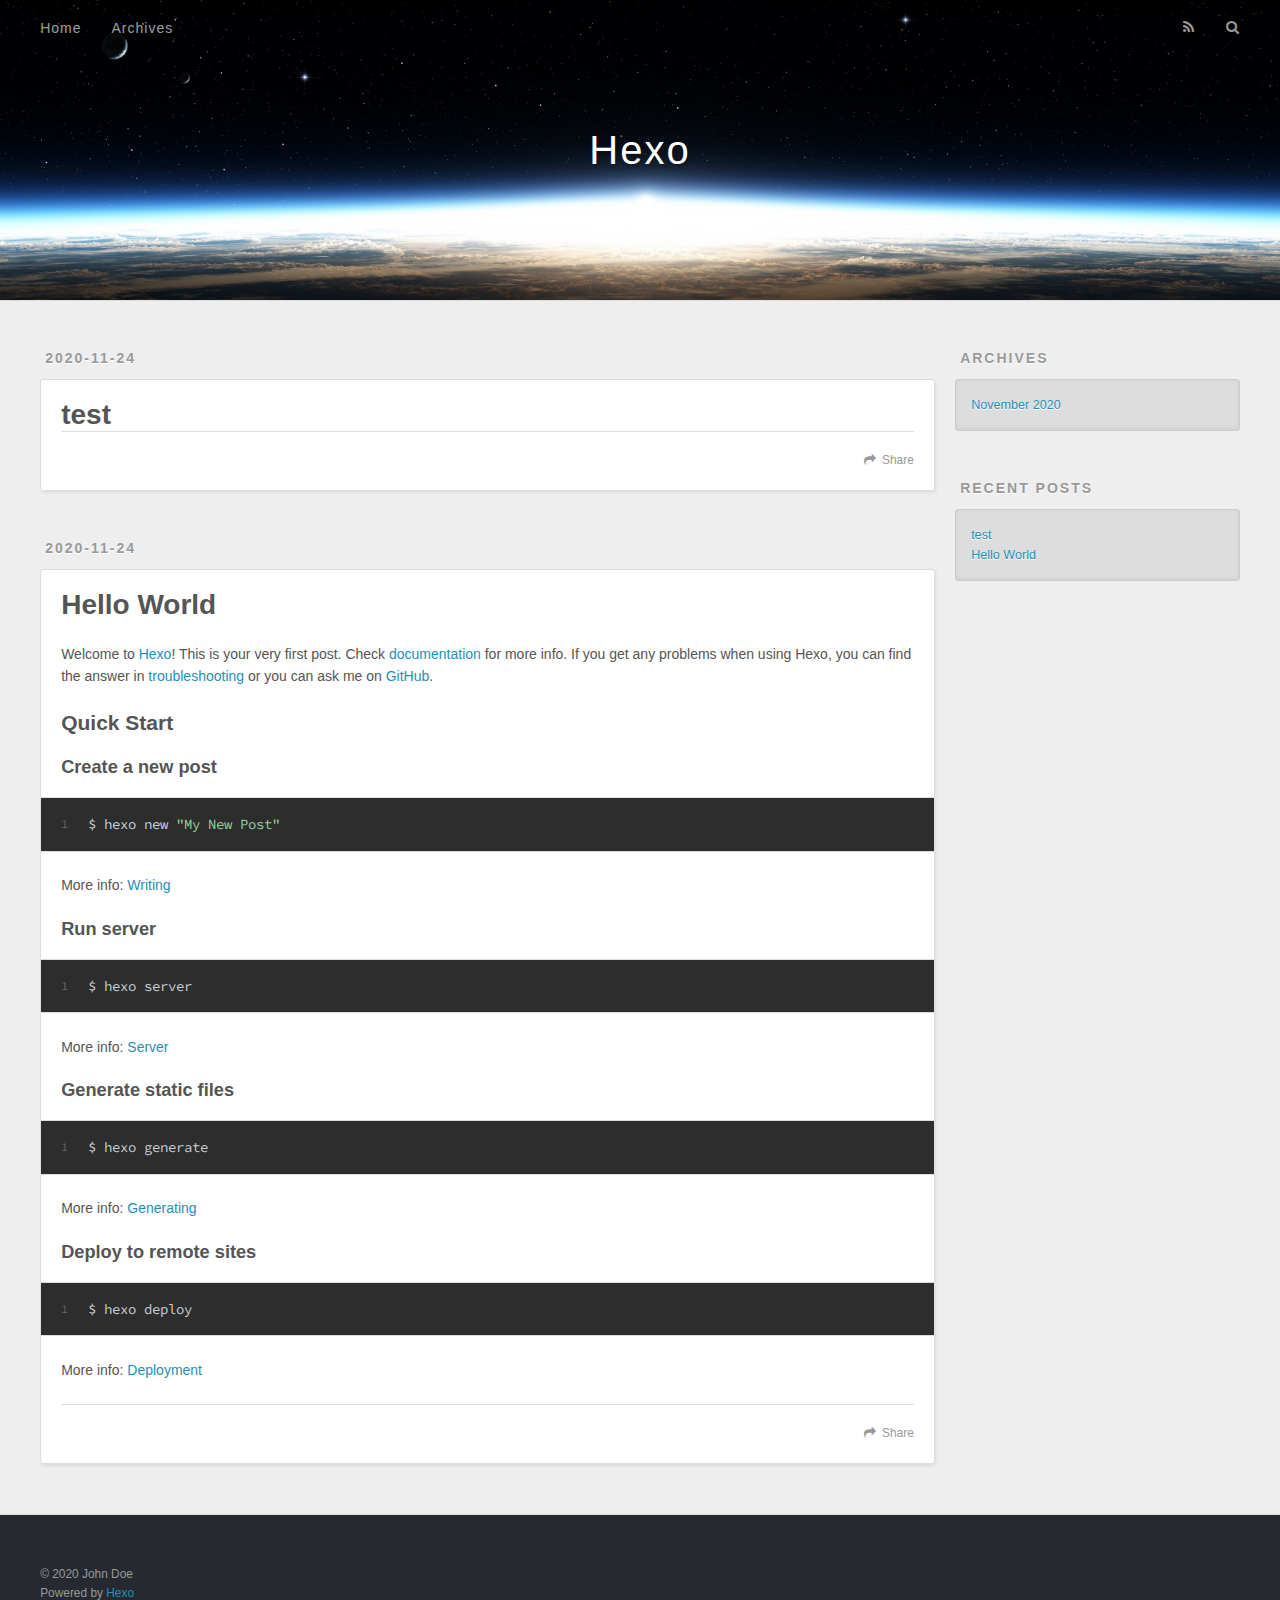
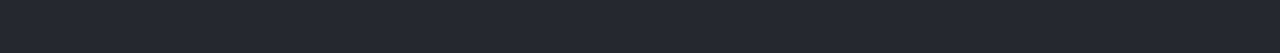
==== index.html @ e22fc5c7 "Site updated: 2020-11-24 23:29:19" ====
<!DOCTYPE html>
<html>
<head>
  <meta charset="utf-8">
  

  
  <title>Hexo</title>
  <meta name="viewport" content="width=device-width, initial-scale=1, maximum-scale=1">
  <meta property="og:type" content="website">
<meta property="og:title" content="Hexo">
<meta property="og:url" content="http://example.com/index.html">
<meta property="og:site_name" content="Hexo">
<meta property="og:locale" content="en_US">
<meta property="article:author" content="John Doe">
<meta name="twitter:card" content="summary">
  
    <link rel="alternate" href="/atom.xml" title="Hexo" type="application/atom+xml">
  
  
    <link rel="icon" href="/favicon.png">
  
  
    <link href="//fonts.googleapis.com/css?family=Source+Code+Pro" rel="stylesheet" type="text/css">
  
  
<link rel="stylesheet" href="/css/style.css">

<meta name="generator" content="Hexo 5.2.0"></head>

<body>
  <div id="container">
    <div id="wrap">
      <header id="header">
  <div id="banner"></div>
  <div id="header-outer" class="outer">
    <div id="header-title" class="inner">
      <h1 id="logo-wrap">
        <a href="/" id="logo">Hexo</a>
      </h1>
      
    </div>
    <div id="header-inner" class="inner">
      <nav id="main-nav">
        <a id="main-nav-toggle" class="nav-icon"></a>
        
          <a class="main-nav-link" href="/">Home</a>
        
          <a class="main-nav-link" href="/archives">Archives</a>
        
      </nav>
      <nav id="sub-nav">
        
          <a id="nav-rss-link" class="nav-icon" href="/atom.xml" title="RSS Feed"></a>
        
        <a id="nav-search-btn" class="nav-icon" title="Search"></a>
      </nav>
      <div id="search-form-wrap">
        <form action="//google.com/search" method="get" accept-charset="UTF-8" class="search-form"><input type="search" name="q" class="search-form-input" placeholder="Search"><button type="submit" class="search-form-submit">&#xF002;</button><input type="hidden" name="sitesearch" value="http://example.com"></form>
      </div>
    </div>
  </div>
</header>
      <div class="outer">
        <section id="main">
  
    <article id="post-test" class="article article-type-post" itemscope itemprop="blogPost">
  <div class="article-meta">
    <a href="/2020/11/24/test/" class="article-date">
  <time datetime="2020-11-24T15:29:04.000Z" itemprop="datePublished">2020-11-24</time>
</a>
    
  </div>
  <div class="article-inner">
    
    
      <header class="article-header">
        
  
    <h1 itemprop="name">
      <a class="article-title" href="/2020/11/24/test/">test</a>
    </h1>
  

      </header>
    
    <div class="article-entry" itemprop="articleBody">
      
        
      
    </div>
    <footer class="article-footer">
      <a data-url="http://example.com/2020/11/24/test/" data-id="ckhw4wwkh0001bwjxhsnkdmuj" class="article-share-link">Share</a>
      
      
    </footer>
  </div>
  
</article>


  
    <article id="post-hello-world" class="article article-type-post" itemscope itemprop="blogPost">
  <div class="article-meta">
    <a href="/2020/11/24/hello-world/" class="article-date">
  <time datetime="2020-11-24T15:13:53.038Z" itemprop="datePublished">2020-11-24</time>
</a>
    
  </div>
  <div class="article-inner">
    
    
      <header class="article-header">
        
  
    <h1 itemprop="name">
      <a class="article-title" href="/2020/11/24/hello-world/">Hello World</a>
    </h1>
  

      </header>
    
    <div class="article-entry" itemprop="articleBody">
      
        <p>Welcome to <a target="_blank" rel="noopener" href="https://hexo.io/">Hexo</a>! This is your very first post. Check <a target="_blank" rel="noopener" href="https://hexo.io/docs/">documentation</a> for more info. If you get any problems when using Hexo, you can find the answer in <a target="_blank" rel="noopener" href="https://hexo.io/docs/troubleshooting.html">troubleshooting</a> or you can ask me on <a target="_blank" rel="noopener" href="https://github.com/hexojs/hexo/issues">GitHub</a>.</p>
<h2 id="Quick-Start"><a href="#Quick-Start" class="headerlink" title="Quick Start"></a>Quick Start</h2><h3 id="Create-a-new-post"><a href="#Create-a-new-post" class="headerlink" title="Create a new post"></a>Create a new post</h3><figure class="highlight bash"><table><tr><td class="gutter"><pre><span class="line">1</span><br></pre></td><td class="code"><pre><span class="line">$ hexo new <span class="string">&quot;My New Post&quot;</span></span><br></pre></td></tr></table></figure>

<p>More info: <a target="_blank" rel="noopener" href="https://hexo.io/docs/writing.html">Writing</a></p>
<h3 id="Run-server"><a href="#Run-server" class="headerlink" title="Run server"></a>Run server</h3><figure class="highlight bash"><table><tr><td class="gutter"><pre><span class="line">1</span><br></pre></td><td class="code"><pre><span class="line">$ hexo server</span><br></pre></td></tr></table></figure>

<p>More info: <a target="_blank" rel="noopener" href="https://hexo.io/docs/server.html">Server</a></p>
<h3 id="Generate-static-files"><a href="#Generate-static-files" class="headerlink" title="Generate static files"></a>Generate static files</h3><figure class="highlight bash"><table><tr><td class="gutter"><pre><span class="line">1</span><br></pre></td><td class="code"><pre><span class="line">$ hexo generate</span><br></pre></td></tr></table></figure>

<p>More info: <a target="_blank" rel="noopener" href="https://hexo.io/docs/generating.html">Generating</a></p>
<h3 id="Deploy-to-remote-sites"><a href="#Deploy-to-remote-sites" class="headerlink" title="Deploy to remote sites"></a>Deploy to remote sites</h3><figure class="highlight bash"><table><tr><td class="gutter"><pre><span class="line">1</span><br></pre></td><td class="code"><pre><span class="line">$ hexo deploy</span><br></pre></td></tr></table></figure>

<p>More info: <a target="_blank" rel="noopener" href="https://hexo.io/docs/one-command-deployment.html">Deployment</a></p>

      
    </div>
    <footer class="article-footer">
      <a data-url="http://example.com/2020/11/24/hello-world/" data-id="ckhw4wwkc0000bwjxcbhtbkfd" class="article-share-link">Share</a>
      
      
    </footer>
  </div>
  
</article>


  


</section>
        
          <aside id="sidebar">
  
    

  
    

  
    
  
    
  <div class="widget-wrap">
    <h3 class="widget-title">Archives</h3>
    <div class="widget">
      <ul class="archive-list"><li class="archive-list-item"><a class="archive-list-link" href="/archives/2020/11/">November 2020</a></li></ul>
    </div>
  </div>


  
    
  <div class="widget-wrap">
    <h3 class="widget-title">Recent Posts</h3>
    <div class="widget">
      <ul>
        
          <li>
            <a href="/2020/11/24/test/">test</a>
          </li>
        
          <li>
            <a href="/2020/11/24/hello-world/">Hello World</a>
          </li>
        
      </ul>
    </div>
  </div>

  
</aside>
        
      </div>
      <footer id="footer">
  
  <div class="outer">
    <div id="footer-info" class="inner">
      &copy; 2020 John Doe<br>
      Powered by <a href="http://hexo.io/" target="_blank">Hexo</a>
    </div>
  </div>
</footer>
    </div>
    <nav id="mobile-nav">
  
    <a href="/" class="mobile-nav-link">Home</a>
  
    <a href="/archives" class="mobile-nav-link">Archives</a>
  
</nav>
    

<script src="//ajax.googleapis.com/ajax/libs/jquery/2.0.3/jquery.min.js"></script>


  
<link rel="stylesheet" href="/fancybox/jquery.fancybox.css">

  
<script src="/fancybox/jquery.fancybox.pack.js"></script>




<script src="/js/script.js"></script>




  </div>
</body>
</html>
---- css/style.css ----
body {
  width: 100%;
}
body:before,
body:after {
  content: "";
  display: table;
}
body:after {
  clear: both;
}
html,
body,
div,
span,
applet,
object,
iframe,
h1,
h2,
h3,
h4,
h5,
h6,
p,
blockquote,
pre,
a,
abbr,
acronym,
address,
big,
cite,
code,
del,
dfn,
em,
img,
ins,
kbd,
q,
s,
samp,
small,
strike,
strong,
sub,
sup,
tt,
var,
dl,
dt,
dd,
ol,
ul,
li,
fieldset,
form,
label,
legend,
table,
caption,
tbody,
tfoot,
thead,
tr,
th,
td {
  margin: 0;
  padding: 0;
  border: 0;
  outline: 0;
  font-weight: inherit;
  font-style: inherit;
  font-family: inherit;
  font-size: 100%;
  vertical-align: baseline;
}
body {
  line-height: 1;
  color: #000;
  background: #fff;
}
ol,
ul {
  list-style: none;
}
table {
  border-collapse: separate;
  border-spacing: 0;
  vertical-align: middle;
}
caption,
th,
td {
  text-align: left;
  font-weight: normal;
  vertical-align: middle;
}
a img {
  border: none;
}
input,
button {
  margin: 0;
  padding: 0;
}
input::-moz-focus-inner,
button::-moz-focus-inner {
  border: 0;
  padding: 0;
}
@font-face {
  font-family: FontAwesome;
  font-style: normal;
  font-weight: normal;
  src: url("fonts/fontawesome-webfont.eot?v=#4.0.3");
  src: url("fonts/fontawesome-webfont.eot?#iefix&v=#4.0.3") format("embedded-opentype"), url("fonts/fontawesome-webfont.woff?v=#4.0.3") format("woff"), url("fonts/fontawesome-webfont.ttf?v=#4.0.3") format("truetype"), url("fonts/fontawesome-webfont.svg#fontawesomeregular?v=#4.0.3") format("svg");
}
html,
body,
#container {
  height: 100%;
}
body {
  background: #eee;
  font: 14px -apple-system, BlinkMacSystemFont, "Segoe UI", "Roboto", "Oxygen", "Ubuntu", "Cantarell", "Fira Sans", "Droid Sans", "Helvetica Neue", sans-serif;
  -webkit-text-size-adjust: 100%;
}
.outer {
  max-width: 1220px;
  margin: 0 auto;
  padding: 0 20px;
}
.outer:before,
.outer:after {
  content: "";
  display: table;
}
.outer:after {
  clear: both;
}
.inner {
  display: inline;
  float: left;
  width: 98.33333333333333%;
  margin: 0 0.833333333333333%;
}
.left,
.alignleft {
  float: left;
}
.right,
.alignright {
  float: right;
}
.clear {
  clear: both;
}
#container {
  position: relative;
}
.mobile-nav-on {
  overflow: hidden;
}
#wrap {
  height: 100%;
  width: 100%;
  position: absolute;
  top: 0;
  left: 0;
  -webkit-transition: 0.2s ease-out;
  -moz-transition: 0.2s ease-out;
  -ms-transition: 0.2s ease-out;
  transition: 0.2s ease-out;
  z-index: 1;
  background: #eee;
}
.mobile-nav-on #wrap {
  left: 280px;
}
@media screen and (min-width: 768px) {
  #main {
    display: inline;
    float: left;
    width: 73.33333333333333%;
    margin: 0 0.833333333333333%;
  }
}
.article-date,
.article-category-link,
.archive-year,
.widget-title {
  text-decoration: none;
  text-transform: uppercase;
  letter-spacing: 2px;
  color: #999;
  margin-bottom: 1em;
  margin-left: 5px;
  line-height: 1em;
  text-shadow: 0 1px #fff;
  font-weight: bold;
}
.article-inner,
.archive-article-inner {
  background: #fff;
  -webkit-box-shadow: 1px 2px 3px #ddd;
  box-shadow: 1px 2px 3px #ddd;
  border: 1px solid #ddd;
  border-radius: 3px;
}
.article-entry h1,
.widget h1 {
  font-size: 2em;
}
.article-entry h2,
.widget h2 {
  font-size: 1.5em;
}
.article-entry h3,
.widget h3 {
  font-size: 1.3em;
}
.article-entry h4,
.widget h4 {
  font-size: 1.2em;
}
.article-entry h5,
.widget h5 {
  font-size: 1em;
}
.article-entry h6,
.widget h6 {
  font-size: 1em;
  color: #999;
}
.article-entry hr,
.widget hr {
  border: 1px dashed #ddd;
}
.article-entry strong,
.widget strong {
  font-weight: bold;
}
.article-entry em,
.widget em,
.article-entry cite,
.widget cite {
  font-style: italic;
}
.article-entry sup,
.widget sup,
.article-entry sub,
.widget sub {
  font-size: 0.75em;
  line-height: 0;
  position: relative;
  vertical-align: baseline;
}
.article-entry sup,
.widget sup {
  top: -0.5em;
}
.article-entry sub,
.widget sub {
  bottom: -0.2em;
}
.article-entry small,
.widget small {
  font-size: 0.85em;
}
.article-entry acronym,
.widget acronym,
.article-entry abbr,
.widget abbr {
  border-bottom: 1px dotted;
}
.article-entry ul,
.widget ul,
.article-entry ol,
.widget ol,
.article-entry dl,
.widget dl {
  margin: 0 20px;
  line-height: 1.6em;
}
.article-entry ul ul,
.widget ul ul,
.article-entry ol ul,
.widget ol ul,
.article-entry ul ol,
.widget ul ol,
.article-entry ol ol,
.widget ol ol {
  margin-top: 0;
  margin-bottom: 0;
}
.article-entry ul,
.widget ul {
  list-style: disc;
}
.article-entry ol,
.widget ol {
  list-style: decimal;
}
.article-entry dt,
.widget dt {
  font-weight: bold;
}
#header {
  height: 300px;
  position: relative;
  border-bottom: 1px solid #ddd;
}
#header:before,
#header:after {
  content: "";
  position: absolute;
  left: 0;
  right: 0;
  height: 40px;
}
#header:before {
  top: 0;
  background: -webkit-linear-gradient(rgba(0,0,0,0.2), transparent);
  background: -moz-linear-gradient(rgba(0,0,0,0.2), transparent);
  background: -ms-linear-gradient(rgba(0,0,0,0.2), transparent);
  background: linear-gradient(rgba(0,0,0,0.2), transparent);
}
#header:after {
  bottom: 0;
  background: -webkit-linear-gradient(transparent, rgba(0,0,0,0.2));
  background: -moz-linear-gradient(transparent, rgba(0,0,0,0.2));
  background: -ms-linear-gradient(transparent, rgba(0,0,0,0.2));
  background: linear-gradient(transparent, rgba(0,0,0,0.2));
}
#header-outer {
  height: 100%;
  position: relative;
}
#header-inner {
  position: relative;
  overflow: hidden;
}
#banner {
  position: absolute;
  top: 0;
  left: 0;
  width: 100%;
  height: 100%;
  background: url("images/banner.jpg") center #000;
  -webkit-background-size: cover;
  -moz-background-size: cover;
  background-size: cover;
  z-index: -1;
}
#header-title {
  text-align: center;
  height: 40px;
  position: absolute;
  top: 50%;
  left: 0;
  margin-top: -20px;
}
#logo,
#subtitle {
  text-decoration: none;
  color: #fff;
  font-weight: 300;
  text-shadow: 0 1px 4px rgba(0,0,0,0.3);
}
#logo {
  font-size: 40px;
  line-height: 40px;
  letter-spacing: 2px;
}
#subtitle {
  font-size: 16px;
  line-height: 16px;
  letter-spacing: 1px;
}
#subtitle-wrap {
  margin-top: 16px;
}
#main-nav {
  float: left;
  margin-left: -15px;
}
.nav-icon,
.main-nav-link {
  float: left;
  color: #fff;
  opacity: 0.6;
  text-decoration: none;
  text-shadow: 0 1px rgba(0,0,0,0.2);
  -webkit-transition: opacity 0.2s;
  -moz-transition: opacity 0.2s;
  -ms-transition: opacity 0.2s;
  transition: opacity 0.2s;
  display: block;
  padding: 20px 15px;
}
.nav-icon:hover,
.main-nav-link:hover {
  opacity: 1;
}
.nav-icon {
  font-family: FontAwesome;
  text-align: center;
  font-size: 14px;
  width: 14px;
  height: 14px;
  padding: 20px 15px;
  position: relative;
  cursor: pointer;
}
.main-nav-link {
  font-weight: 300;
  letter-spacing: 1px;
}
@media screen and (max-width: 479px) {
  .main-nav-link {
    display: none;
  }
}
#main-nav-toggle {
  display: none;
}
#main-nav-toggle:before {
  content: "\f0c9";
}
@media screen and (max-width: 479px) {
  #main-nav-toggle {
    display: block;
  }
}
#sub-nav {
  float: right;
  margin-right: -15px;
}
#nav-rss-link:before {
  content: "\f09e";
}
#nav-search-btn:before {
  content: "\f002";
}
#search-form-wrap {
  position: absolute;
  top: 15px;
  width: 150px;
  height: 30px;
  right: -150px;
  opacity: 0;
  -webkit-transition: 0.2s ease-out;
  -moz-transition: 0.2s ease-out;
  -ms-transition: 0.2s ease-out;
  transition: 0.2s ease-out;
}
#search-form-wrap.on {
  opacity: 1;
  right: 0;
}
@media screen and (max-width: 479px) {
  #search-form-wrap {
    width: 100%;
    right: -100%;
  }
}
.search-form {
  position: absolute;
  top: 0;
  left: 0;
  right: 0;
  background: #fff;
  padding: 5px 15px;
  border-radius: 15px;
  -webkit-box-shadow: 0 0 10px rgba(0,0,0,0.3);
  box-shadow: 0 0 10px rgba(0,0,0,0.3);
}
.search-form-input {
  border: none;
  background: none;
  color: #555;
  width: 100%;
  font: 13px -apple-system, BlinkMacSystemFont, "Segoe UI", "Roboto", "Oxygen", "Ubuntu", "Cantarell", "Fira Sans", "Droid Sans", "Helvetica Neue", sans-serif;
  outline: none;
}
.search-form-input::-webkit-search-results-decoration,
.search-form-input::-webkit-search-cancel-button {
  -webkit-appearance: none;
}
.search-form-submit {
  position: absolute;
  top: 50%;
  right: 10px;
  margin-top: -7px;
  font: 13px FontAwesome;
  border: none;
  background: none;
  color: #bbb;
  cursor: pointer;
}
.search-form-submit:hover,
.search-form-submit:focus {
  color: #777;
}
.article {
  margin: 50px 0;
}
.article-inner {
  overflow: hidden;
}
.article-meta:before,
.article-meta:after {
  content: "";
  display: table;
}
.article-meta:after {
  clear: both;
}
.article-date {
  float: left;
}
.article-category {
  float: left;
  line-height: 1em;
  color: #ccc;
  text-shadow: 0 1px #fff;
  margin-left: 8px;
}
.article-category:before {
  content: "\2022";
}
.article-category-link {
  margin: 0 12px 1em;
}
.article-header {
  padding: 20px 20px 0;
}
.article-title {
  text-decoration: none;
  font-size: 2em;
  font-weight: bold;
  color: #555;
  line-height: 1.1em;
  -webkit-transition: color 0.2s;
  -moz-transition: color 0.2s;
  -ms-transition: color 0.2s;
  transition: color 0.2s;
}
a.article-title:hover {
  color: #258fb8;
}
.article-entry {
  color: #555;
  padding: 0 20px;
}
.article-entry:before,
.article-entry:after {
  content: "";
  display: table;
}
.article-entry:after {
  clear: both;
}
.article-entry p,
.article-entry table {
  line-height: 1.6em;
  margin: 1.6em 0;
}
.article-entry h1,
.article-entry h2,
.article-entry h3,
.article-entry h4,
.article-entry h5,
.article-entry h6 {
  font-weight: bold;
}
.article-entry h1,
.article-entry h2,
.article-entry h3,
.article-entry h4,
.article-entry h5,
.article-entry h6 {
  line-height: 1.1em;
  margin: 1.1em 0;
}
.article-entry a {
  color: #258fb8;
  text-decoration: none;
}
.article-entry a:hover {
  text-decoration: underline;
}
.article-entry ul,
.article-entry ol,
.article-entry dl {
  margin-top: 1.6em;
  margin-bottom: 1.6em;
}
.article-entry img,
.article-entry video {
  max-width: 100%;
  height: auto;
  display: block;
  margin: auto;
}
.article-entry iframe {
  border: none;
}
.article-entry table {
  width: 100%;
  border-collapse: collapse;
  border-spacing: 0;
}
.article-entry th {
  font-weight: bold;
  border-bottom: 3px solid #ddd;
  padding-bottom: 0.5em;
}
.article-entry td {
  border-bottom: 1px solid #ddd;
  padding: 10px 0;
}
.article-entry blockquote {
  font-family: Georgia, "Times New Roman", serif;
  font-size: 1.4em;
  margin: 1.6em 20px;
  text-align: center;
}
.article-entry blockquote footer {
  font-size: 14px;
  margin: 1.6em 0;
  font-family: -apple-system, BlinkMacSystemFont, "Segoe UI", "Roboto", "Oxygen", "Ubuntu", "Cantarell", "Fira Sans", "Droid Sans", "Helvetica Neue", sans-serif;
}
.article-entry blockquote footer cite:before {
  content: "—";
  padding: 0 0.5em;
}
.article-entry .pullquote {
  text-align: left;
  width: 45%;
  margin: 0;
}
.article-entry .pullquote.left {
  margin-left: 0.5em;
  margin-right: 1em;
}
.article-entry .pullquote.right {
  margin-right: 0.5em;
  margin-left: 1em;
}
.article-entry .caption {
  color: #999;
  display: block;
  font-size: 0.9em;
  margin-top: 0.5em;
  position: relative;
  text-align: center;
}
.article-entry .video-container {
  position: relative;
  padding-top: 56.25%;
  height: 0;
  overflow: hidden;
}
.article-entry .video-container iframe,
.article-entry .video-container object,
.article-entry .video-container embed {
  position: absolute;
  top: 0;
  left: 0;
  width: 100%;
  height: 100%;
  margin-top: 0;
}
.article-more-link a {
  display: inline-block;
  line-height: 1em;
  padding: 6px 15px;
  border-radius: 15px;
  background: #eee;
  color: #999;
  text-shadow: 0 1px #fff;
  text-decoration: none;
}
.article-more-link a:hover {
  background: #258fb8;
  color: #fff;
  text-decoration: none;
  text-shadow: 0 1px #1e7293;
}
.article-footer {
  font-size: 0.85em;
  line-height: 1.6em;
  border-top: 1px solid #ddd;
  padding-top: 1.6em;
  margin: 0 20px 20px;
}
.article-footer:before,
.article-footer:after {
  content: "";
  display: table;
}
.article-footer:after {
  clear: both;
}
.article-footer a {
  color: #999;
  text-decoration: none;
}
.article-footer a:hover {
  color: #555;
}
.article-tag-list-item {
  float: left;
  margin-right: 10px;
}
.article-tag-list-link:before {
  content: "#";
}
.article-comment-link {
  float: right;
}
.article-comment-link:before {
  content: "\f075";
  font-family: FontAwesome;
  padding-right: 8px;
}
.article-share-link {
  cursor: pointer;
  float: right;
  margin-left: 20px;
}
.article-share-link:before {
  content: "\f064";
  font-family: FontAwesome;
  padding-right: 6px;
}
#article-nav {
  position: relative;
}
#article-nav:before,
#article-nav:after {
  content: "";
  display: table;
}
#article-nav:after {
  clear: both;
}
@media screen and (min-width: 768px) {
  #article-nav {
    margin: 50px 0;
  }
  #article-nav:before {
    width: 8px;
    height: 8px;
    position: absolute;
    top: 50%;
    left: 50%;
    margin-top: -4px;
    margin-left: -4px;
    content: "";
    border-radius: 50%;
    background: #ddd;
    -webkit-box-shadow: 0 1px 2px #fff;
    box-shadow: 0 1px 2px #fff;
  }
}
.article-nav-link-wrap {
  text-decoration: none;
  text-shadow: 0 1px #fff;
  color: #999;
  -webkit-box-sizing: border-box;
  -moz-box-sizing: border-box;
  box-sizing: border-box;
  margin-top: 50px;
  text-align: center;
  display: block;
}
.article-nav-link-wrap:hover {
  color: #555;
}
@media screen and (min-width: 768px) {
  .article-nav-link-wrap {
    width: 50%;
    margin-top: 0;
  }
}
@media screen and (min-width: 768px) {
  #article-nav-newer {
    float: left;
    text-align: right;
    padding-right: 20px;
  }
}
@media screen and (min-width: 768px) {
  #article-nav-older {
    float: right;
    text-align: left;
    padding-left: 20px;
  }
}
.article-nav-caption {
  text-transform: uppercase;
  letter-spacing: 2px;
  color: #ddd;
  line-height: 1em;
  font-weight: bold;
}
#article-nav-newer .article-nav-caption {
  margin-right: -2px;
}
.article-nav-title {
  font-size: 0.85em;
  line-height: 1.6em;
  margin-top: 0.5em;
}
.article-share-box {
  position: absolute;
  display: none;
  background: #fff;
  -webkit-box-shadow: 1px 2px 10px rgba(0,0,0,0.2);
  box-shadow: 1px 2px 10px rgba(0,0,0,0.2);
  border-radius: 3px;
  margin-left: -145px;
  overflow: hidden;
  z-index: 1;
}
.article-share-box.on {
  display: block;
}
.article-share-input {
  width: 100%;
  background: none;
  -webkit-box-sizing: border-box;
  -moz-box-sizing: border-box;
  box-sizing: border-box;
  font: 14px -apple-system, BlinkMacSystemFont, "Segoe UI", "Roboto", "Oxygen", "Ubuntu", "Cantarell", "Fira Sans", "Droid Sans", "Helvetica Neue", sans-serif;
  padding: 0 15px;
  color: #555;
  outline: none;
  border: 1px solid #ddd;
  border-radius: 3px 3px 0 0;
  height: 36px;
  line-height: 36px;
}
.article-share-links {
  background: #eee;
}
.article-share-links:before,
.article-share-links:after {
  content: "";
  display: table;
}
.article-share-links:after {
  clear: both;
}
.article-share-twitter,
.article-share-facebook,
.article-share-pinterest,
.article-share-google {
  width: 50px;
  height: 36px;
  display: block;
  float: left;
  position: relative;
  color: #999;
  text-shadow: 0 1px #fff;
}
.article-share-twitter:before,
.article-share-facebook:before,
.article-share-pinterest:before,
.article-share-google:before {
  font-size: 20px;
  font-family: FontAwesome;
  width: 20px;
  height: 20px;
  position: absolute;
  top: 50%;
  left: 50%;
  margin-top: -10px;
  margin-left: -10px;
  text-align: center;
}
.article-share-twitter:hover,
.article-share-facebook:hover,
.article-share-pinterest:hover,
.article-share-google:hover {
  color: #fff;
}
.article-share-twitter:before {
  content: "\f099";
}
.article-share-twitter:hover {
  background: #00aced;
  text-shadow: 0 1px #008abe;
}
.article-share-facebook:before {
  content: "\f09a";
}
.article-share-facebook:hover {
  background: #3b5998;
  text-shadow: 0 1px #2f477a;
}
.article-share-pinterest:before {
  content: "\f0d2";
}
.article-share-pinterest:hover {
  background: #cb2027;
  text-shadow: 0 1px #a21a1f;
}
.article-share-google:before {
  content: "\f0d5";
}
.article-share-google:hover {
  background: #dd4b39;
  text-shadow: 0 1px #be3221;
}
.article-gallery {
  background: #000;
  position: relative;
}
.article-gallery-photos {
  position: relative;
  overflow: hidden;
}
.article-gallery-img {
  display: none;
  max-width: 100%;
}
.article-gallery-img:first-child {
  display: block;
}
.article-gallery-img.loaded {
  position: absolute;
  display: block;
}
.article-gallery-img img {
  display: block;
  max-width: 100%;
  margin: 0 auto;
}
#comments {
  background: #fff;
  -webkit-box-shadow: 1px 2px 3px #ddd;
  box-shadow: 1px 2px 3px #ddd;
  padding: 20px;
  border: 1px solid #ddd;
  border-radius: 3px;
  margin: 50px 0;
}
#comments a {
  color: #258fb8;
}
.archives-wrap {
  margin: 50px 0;
}
.archives:before,
.archives:after {
  content: "";
  display: table;
}
.archives:after {
  clear: both;
}
.archive-year-wrap {
  margin-bottom: 1em;
}
.archives {
  -webkit-column-gap: 10px;
  -moz-column-gap: 10px;
  column-gap: 10px;
}
@media screen and (min-width: 480px) and (max-width: 767px) {
  .archives {
    -webkit-column-count: 2;
    -moz-column-count: 2;
    column-count: 2;
  }
}
@media screen and (min-width: 768px) {
  .archives {
    -webkit-column-count: 3;
    -moz-column-count: 3;
    column-count: 3;
  }
}
.archive-article {
  -webkit-column-break-inside: avoid;
  page-break-inside: avoid;
  overflow: hidden;
  break-inside: avoid-column;
}
.archive-article-inner {
  padding: 10px;
  margin-bottom: 15px;
}
.archive-article-title {
  text-decoration: none;
  font-weight: bold;
  color: #555;
  -webkit-transition: color 0.2s;
  -moz-transition: color 0.2s;
  -ms-transition: color 0.2s;
  transition: color 0.2s;
  line-height: 1.6em;
}
.archive-article-title:hover {
  color: #258fb8;
}
.archive-article-footer {
  margin-top: 1em;
}
.archive-article-date {
  color: #999;
  text-decoration: none;
  font-size: 0.85em;
  line-height: 1em;
  margin-bottom: 0.5em;
  display: block;
}
#page-nav {
  margin: 50px auto;
  background: #fff;
  -webkit-box-shadow: 1px 2px 3px #ddd;
  box-shadow: 1px 2px 3px #ddd;
  border: 1px solid #ddd;
  border-radius: 3px;
  text-align: center;
  color: #999;
  overflow: hidden;
}
#page-nav:before,
#page-nav:after {
  content: "";
  display: table;
}
#page-nav:after {
  clear: both;
}
#page-nav a,
#page-nav span {
  padding: 10px 20px;
  line-height: 1;
  height: 2ex;
}
#page-nav a {
  color: #999;
  text-decoration: none;
}
#page-nav a:hover {
  background: #999;
  color: #fff;
}
#page-nav .prev {
  float: left;
}
#page-nav .next {
  float: right;
}
#page-nav .page-number {
  display: inline-block;
}
@media screen and (max-width: 479px) {
  #page-nav .page-number {
    display: none;
  }
}
#page-nav .current {
  color: #555;
  font-weight: bold;
}
#page-nav .space {
  color: #ddd;
}
#footer {
  background: #262a30;
  padding: 50px 0;
  border-top: 1px solid #ddd;
  color: #999;
}
#footer a {
  color: #258fb8;
  text-decoration: none;
}
#footer a:hover {
  text-decoration: underline;
}
#footer-info {
  line-height: 1.6em;
  font-size: 0.85em;
}
.article-entry pre,
.article-entry .highlight {
  background: #2d2d2d;
  margin: 0 -20px;
  padding: 15px 20px;
  border-style: solid;
  border-color: #ddd;
  border-width: 1px 0;
  overflow: auto;
  color: #ccc;
  line-height: 22.400000000000002px;
}
.article-entry .highlight .gutter pre,
.article-entry .gist .gist-file .gist-data .line-numbers {
  color: #666;
  font-size: 0.85em;
}
.article-entry pre,
.article-entry code {
  font-family: "Source Code Pro", Consolas, Monaco, Menlo, Consolas, monospace;
}
.article-entry code {
  background: #eee;
  text-shadow: 0 1px #fff;
  padding: 0 0.3em;
}
.article-entry pre code {
  background: none;
  text-shadow: none;
  padding: 0;
}
.article-entry .highlight pre {
  border: none;
  margin: 0;
  padding: 0;
}
.article-entry .highlight table {
  margin: 0;
  width: auto;
}
.article-entry .highlight td {
  border: none;
  padding: 0;
}
.article-entry .highlight figcaption {
  font-size: 0.85em;
  color: #999;
  line-height: 1em;
  margin-bottom: 1em;
}
.article-entry .highlight figcaption:before,
.article-entry .highlight figcaption:after {
  content: "";
  display: table;
}
.article-entry .highlight figcaption:after {
  clear: both;
}
.article-entry .highlight figcaption a {
  float: right;
}
.article-entry .highlight .gutter pre {
  text-align: right;
  padding-right: 20px;
}
.article-entry .highlight .line {
  height: 22.400000000000002px;
}
.article-entry .highlight .line.marked {
  background: #515151;
}
.article-entry .gist {
  margin: 0 -20px;
  border-style: solid;
  border-color: #ddd;
  border-width: 1px 0;
  background: #2d2d2d;
  padding: 15px 20px 15px 0;
}
.article-entry .gist .gist-file {
  border: none;
  font-family: "Source Code Pro", Consolas, Monaco, Menlo, Consolas, monospace;
  margin: 0;
}
.article-entry .gist .gist-file .gist-data {
  background: none;
  border: none;
}
.article-entry .gist .gist-file .gist-data .line-numbers {
  background: none;
  border: none;
  padding: 0 20px 0 0;
}
.article-entry .gist .gist-file .gist-data .line-data {
  padding: 0 !important;
}
.article-entry .gist .gist-file .highlight {
  margin: 0;
  padding: 0;
  border: none;
}
.article-entry .gist .gist-file .gist-meta {
  background: #2d2d2d;
  color: #999;
  font: 0.85em -apple-system, BlinkMacSystemFont, "Segoe UI", "Roboto", "Oxygen", "Ubuntu", "Cantarell", "Fira Sans", "Droid Sans", "Helvetica Neue", sans-serif;
  text-shadow: 0 0;
  padding: 0;
  margin-top: 1em;
  margin-left: 20px;
}
.article-entry .gist .gist-file .gist-meta a {
  color: #258fb8;
  font-weight: normal;
}
.article-entry .gist .gist-file .gist-meta a:hover {
  text-decoration: underline;
}
pre .comment,
pre .title {
  color: #999;
}
pre .variable,
pre .attribute,
pre .tag,
pre .regexp,
pre .ruby .constant,
pre .xml .tag .title,
pre .xml .pi,
pre .xml .doctype,
pre .html .doctype,
pre .css .id,
pre .css .class,
pre .css .pseudo {
  color: #f2777a;
}
pre .number,
pre .preprocessor,
pre .built_in,
pre .literal,
pre .params,
pre .constant {
  color: #f99157;
}
pre .class,
pre .ruby .class .title,
pre .css .rules .attribute {
  color: #9c9;
}
pre .string,
pre .value,
pre .inheritance,
pre .header,
pre .ruby .symbol,
pre .xml .cdata {
  color: #9c9;
}
pre .css .hexcolor {
  color: #6cc;
}
pre .function,
pre .python .decorator,
pre .python .title,
pre .ruby .function .title,
pre .ruby .title .keyword,
pre .perl .sub,
pre .javascript .title,
pre .coffeescript .title {
  color: #69c;
}
pre .keyword,
pre .javascript .function {
  color: #c9c;
}
@media screen and (max-width: 479px) {
  #mobile-nav {
    position: absolute;
    top: 0;
    left: 0;
    width: 280px;
    height: 100%;
    background: #191919;
    border-right: 1px solid #fff;
  }
}
@media screen and (max-width: 479px) {
  .mobile-nav-link {
    display: block;
    color: #999;
    text-decoration: none;
    padding: 15px 20px;
    font-weight: bold;
  }
  .mobile-nav-link:hover {
    color: #fff;
  }
}
@media screen and (min-width: 768px) {
  #sidebar {
    display: inline;
    float: left;
    width: 23.333333333333332%;
    margin: 0 0.833333333333333%;
  }
}
.widget-wrap {
  margin: 50px 0;
}
.widget {
  color: #777;
  text-shadow: 0 1px #fff;
  background: #ddd;
  -webkit-box-shadow: 0 -1px 4px #ccc inset;
  box-shadow: 0 -1px 4px #ccc inset;
  border: 1px solid #ccc;
  padding: 15px;
  border-radius: 3px;
}
.widget a {
  color: #258fb8;
  text-decoration: none;
}
.widget a:hover {
  text-decoration: underline;
}
.widget ul ul,
.widget ol ul,
.widget dl ul,
.widget ul ol,
.widget ol ol,
.widget dl ol,
.widget ul dl,
.widget ol dl,
.widget dl dl {
  margin-left: 15px;
  list-style: disc;
}
.widget {
  line-height: 1.6em;
  word-wrap: break-word;
  font-size: 0.9em;
}
.widget ul,
.widget ol {
  list-style: none;
  margin: 0;
}
.widget ul ul,
.widget ol ul,
.widget ul ol,
.widget ol ol {
  margin: 0 20px;
}
.widget ul ul,
.widget ol ul {
  list-style: disc;
}
.widget ul ol,
.widget ol ol {
  list-style: decimal;
}
.category-list-count,
.tag-list-count,
.archive-list-count {
  padding-left: 5px;
  color: #999;
  font-size: 0.85em;
}
.category-list-count:before,
.tag-list-count:before,
.archive-list-count:before {
  content: "(";
}
.category-list-count:after,
.tag-list-count:after,
.archive-list-count:after {
  content: ")";
}
.tagcloud a {
  margin-right: 5px;
  display: inline-block;
}
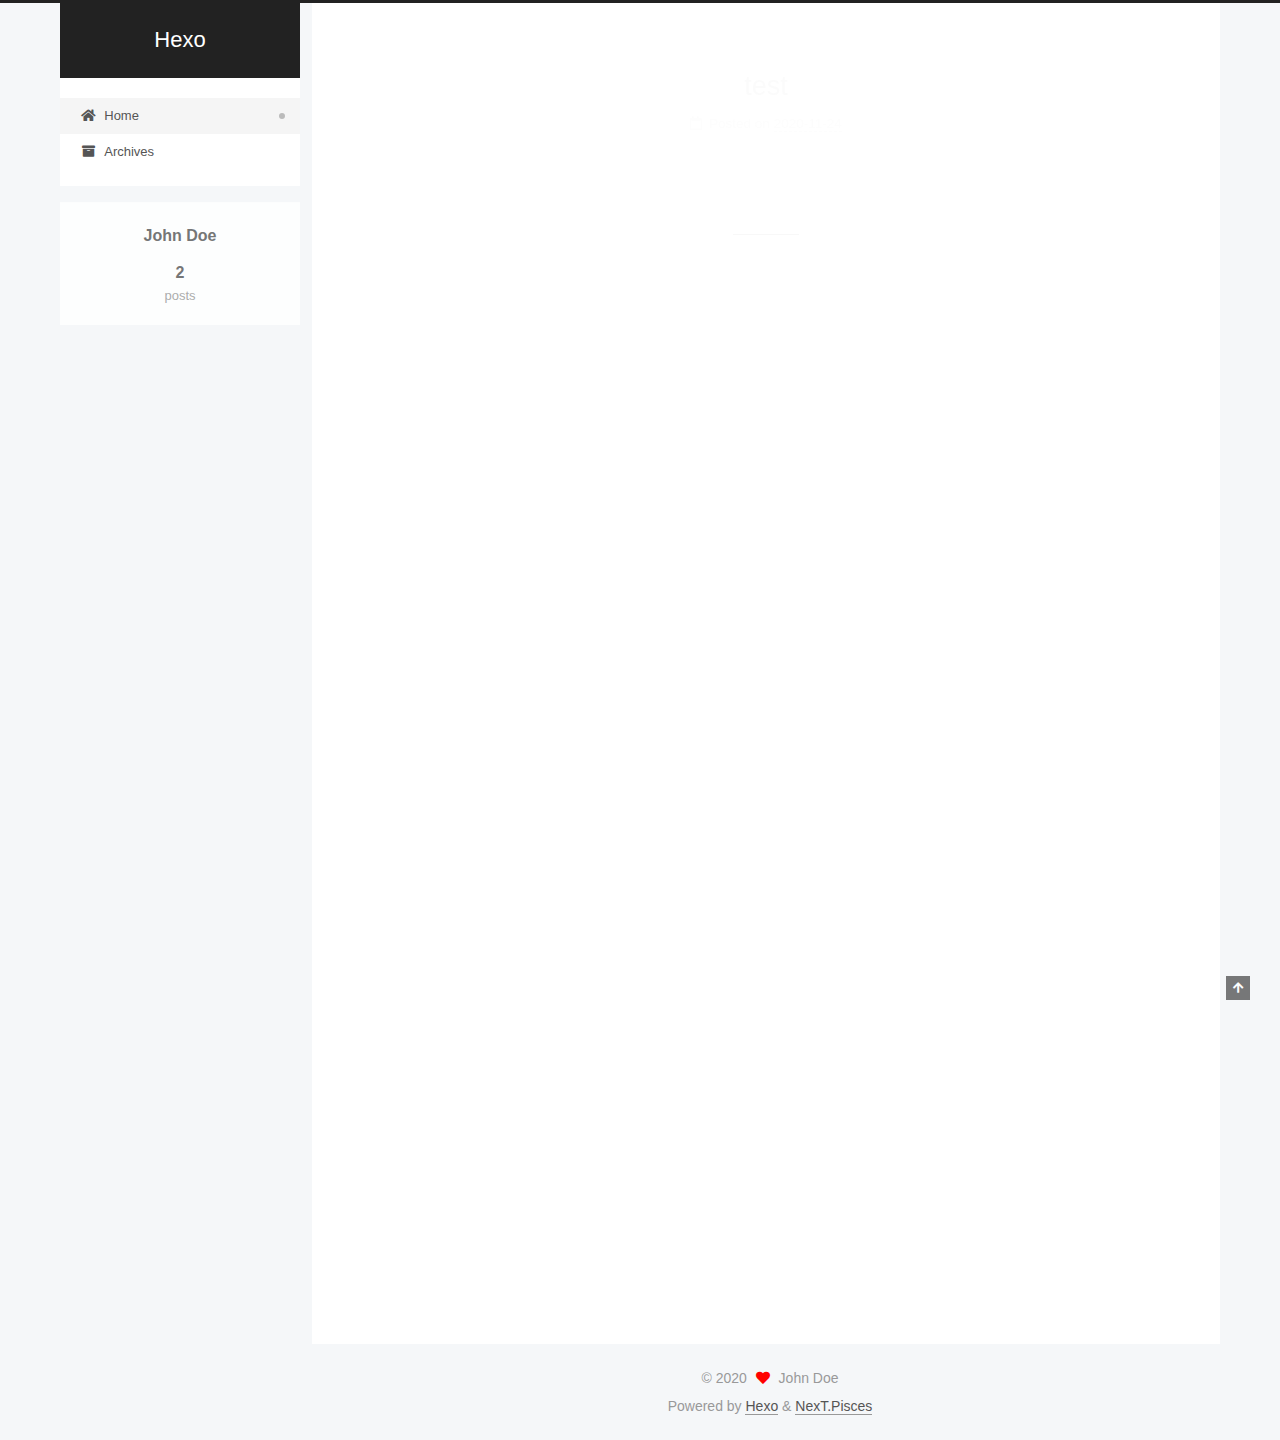
==== commit 9f8ec349: "Site updated: 2020-11-25 21:03:18" ====
--- a/index.html
+++ b/index.html
@@ -1,12 +1,25 @@
 <!DOCTYPE html>
-<html>
+<html lang="en">
 <head>
-  <meta charset="utf-8">
-  
-
-  
-  <title>Hexo</title>
-  <meta name="viewport" content="width=device-width, initial-scale=1, maximum-scale=1">
+  <meta charset="UTF-8">
+<meta name="viewport" content="width=device-width, initial-scale=1, maximum-scale=2">
+<meta name="theme-color" content="#222">
+<meta name="generator" content="Hexo 5.2.0">
+  <link rel="apple-touch-icon" sizes="180x180" href="/images/apple-touch-icon-next.png">
+  <link rel="icon" type="image/png" sizes="32x32" href="/images/favicon-32x32-next.png">
+  <link rel="icon" type="image/png" sizes="16x16" href="/images/favicon-16x16-next.png">
+  <link rel="mask-icon" href="/images/logo.svg" color="#222">
+
+<link rel="stylesheet" href="/css/main.css">
+
+
+<link rel="stylesheet" href="/lib/font-awesome/css/all.min.css">
+
+<script id="hexo-configurations">
+    var NexT = window.NexT || {};
+    var CONFIG = {"hostname":"example.com","root":"/","scheme":"Pisces","version":"7.8.0","exturl":false,"sidebar":{"position":"left","display":"post","padding":18,"offset":12,"onmobile":false},"copycode":{"enable":false,"show_result":false,"style":null},"back2top":{"enable":true,"sidebar":false,"scrollpercent":false},"bookmark":{"enable":false,"color":"#222","save":"auto"},"fancybox":false,"mediumzoom":false,"lazyload":false,"pangu":false,"comments":{"style":"tabs","active":null,"storage":true,"lazyload":false,"nav":null},"algolia":{"hits":{"per_page":10},"labels":{"input_placeholder":"Search for Posts","hits_empty":"We didn't find any results for the search: ${query}","hits_stats":"${hits} results found in ${time} ms"}},"localsearch":{"enable":false,"trigger":"auto","top_n_per_article":1,"unescape":false,"preload":false},"motion":{"enable":true,"async":false,"transition":{"post_block":"fadeIn","post_header":"slideDownIn","post_body":"slideDownIn","coll_header":"slideLeftIn","sidebar":"slideUpIn"}}};
+  </script>
+
   <meta property="og:type" content="website">
 <meta property="og:title" content="Hexo">
 <meta property="og:url" content="http://example.com/index.html">
@@ -14,115 +27,220 @@
 <meta property="og:locale" content="en_US">
 <meta property="article:author" content="John Doe">
 <meta name="twitter:card" content="summary">
-  
-    <link rel="alternate" href="/atom.xml" title="Hexo" type="application/atom+xml">
-  
-  
-    <link rel="icon" href="/favicon.png">
-  
-  
-    <link href="//fonts.googleapis.com/css?family=Source+Code+Pro" rel="stylesheet" type="text/css">
-  
-  
-<link rel="stylesheet" href="/css/style.css">
-
-<meta name="generator" content="Hexo 5.2.0"></head>
-
-<body>
-  <div id="container">
-    <div id="wrap">
-      <header id="header">
-  <div id="banner"></div>
-  <div id="header-outer" class="outer">
-    <div id="header-title" class="inner">
-      <h1 id="logo-wrap">
-        <a href="/" id="logo">Hexo</a>
-      </h1>
-      
+
+<link rel="canonical" href="http://example.com/">
+
+
+<script id="page-configurations">
+  // https://hexo.io/docs/variables.html
+  CONFIG.page = {
+    sidebar: "",
+    isHome : true,
+    isPost : false,
+    lang   : 'en'
+  };
+</script>
+
+  <title>Hexo</title>
+  
+
+
+
+
+
+
+  <noscript>
+  <style>
+  .use-motion .brand,
+  .use-motion .menu-item,
+  .sidebar-inner,
+  .use-motion .post-block,
+  .use-motion .pagination,
+  .use-motion .comments,
+  .use-motion .post-header,
+  .use-motion .post-body,
+  .use-motion .collection-header { opacity: initial; }
+
+  .use-motion .site-title,
+  .use-motion .site-subtitle {
+    opacity: initial;
+    top: initial;
+  }
+
+  .use-motion .logo-line-before i { left: initial; }
+  .use-motion .logo-line-after i { right: initial; }
+  </style>
+</noscript>
+
+</head>
+
+<body itemscope itemtype="http://schema.org/WebPage">
+  <div class="container use-motion">
+    <div class="headband"></div>
+
+    <header class="header" itemscope itemtype="http://schema.org/WPHeader">
+      <div class="header-inner"><div class="site-brand-container">
+  <div class="site-nav-toggle">
+    <div class="toggle" aria-label="Toggle navigation bar">
+      <span class="toggle-line toggle-line-first"></span>
+      <span class="toggle-line toggle-line-middle"></span>
+      <span class="toggle-line toggle-line-last"></span>
     </div>
-    <div id="header-inner" class="inner">
-      <nav id="main-nav">
-        <a id="main-nav-toggle" class="nav-icon"></a>
-        
-          <a class="main-nav-link" href="/">Home</a>
-        
-          <a class="main-nav-link" href="/archives">Archives</a>
-        
-      </nav>
-      <nav id="sub-nav">
-        
-          <a id="nav-rss-link" class="nav-icon" href="/atom.xml" title="RSS Feed"></a>
-        
-        <a id="nav-search-btn" class="nav-icon" title="Search"></a>
-      </nav>
-      <div id="search-form-wrap">
-        <form action="//google.com/search" method="get" accept-charset="UTF-8" class="search-form"><input type="search" name="q" class="search-form-input" placeholder="Search"><button type="submit" class="search-form-submit">&#xF002;</button><input type="hidden" name="sitesearch" value="http://example.com"></form>
-      </div>
+  </div>
+
+  <div class="site-meta">
+
+    <a href="/" class="brand" rel="start">
+      <span class="logo-line-before"><i></i></span>
+      <h1 class="site-title">Hexo</h1>
+      <span class="logo-line-after"><i></i></span>
+    </a>
+  </div>
+
+  <div class="site-nav-right">
+    <div class="toggle popup-trigger">
     </div>
   </div>
-</header>
-      <div class="outer">
-        <section id="main">
-  
-    <article id="post-test" class="article article-type-post" itemscope itemprop="blogPost">
-  <div class="article-meta">
-    <a href="/2020/11/24/test/" class="article-date">
-  <time datetime="2020-11-24T15:29:04.000Z" itemprop="datePublished">2020-11-24</time>
-</a>
-    
-  </div>
-  <div class="article-inner">
-    
-    
-      <header class="article-header">
-        
-  
-    <h1 itemprop="name">
-      <a class="article-title" href="/2020/11/24/test/">test</a>
-    </h1>
-  
-
+</div>
+
+
+
+
+<nav class="site-nav">
+  <ul id="menu" class="main-menu menu">
+        <li class="menu-item menu-item-home">
+
+    <a href="/" rel="section"><i class="fa fa-home fa-fw"></i>Home</a>
+
+  </li>
+        <li class="menu-item menu-item-archives">
+
+    <a href="/archives/" rel="section"><i class="fa fa-archive fa-fw"></i>Archives</a>
+
+  </li>
+  </ul>
+</nav>
+
+
+
+
+</div>
+    </header>
+
+    
+  <div class="back-to-top">
+    <i class="fa fa-arrow-up"></i>
+    <span>0%</span>
+  </div>
+
+
+    <main class="main">
+      <div class="main-inner">
+        <div class="content-wrap">
+          
+
+          <div class="content index posts-expand">
+            
+      
+  
+  
+  <article itemscope itemtype="http://schema.org/Article" class="post-block" lang="en">
+    <link itemprop="mainEntityOfPage" href="http://example.com/2020/11/24/test/">
+
+    <span hidden itemprop="author" itemscope itemtype="http://schema.org/Person">
+      <meta itemprop="image" content="/images/avatar.gif">
+      <meta itemprop="name" content="John Doe">
+      <meta itemprop="description" content="">
+    </span>
+
+    <span hidden itemprop="publisher" itemscope itemtype="http://schema.org/Organization">
+      <meta itemprop="name" content="Hexo">
+    </span>
+      <header class="post-header">
+        <h2 class="post-title" itemprop="name headline">
+          
+            <a href="/2020/11/24/test/" class="post-title-link" itemprop="url">test</a>
+        </h2>
+
+        <div class="post-meta">
+            <span class="post-meta-item">
+              <span class="post-meta-item-icon">
+                <i class="far fa-calendar"></i>
+              </span>
+              <span class="post-meta-item-text">Posted on</span>
+
+              <time title="Created: 2020-11-24 23:29:04" itemprop="dateCreated datePublished" datetime="2020-11-24T23:29:04+08:00">2020-11-24</time>
+            </span>
+
+          
+
+        </div>
       </header>
-    
-    <div class="article-entry" itemprop="articleBody">
-      
-        
+
+    
+    
+    
+    <div class="post-body" itemprop="articleBody">
+
+      
+          
       
     </div>
-    <footer class="article-footer">
-      <a data-url="http://example.com/2020/11/24/test/" data-id="ckhw4wwkh0001bwjxhsnkdmuj" class="article-share-link">Share</a>
-      
-      
-    </footer>
-  </div>
-  
-</article>
-
-
-  
-    <article id="post-hello-world" class="article article-type-post" itemscope itemprop="blogPost">
-  <div class="article-meta">
-    <a href="/2020/11/24/hello-world/" class="article-date">
-  <time datetime="2020-11-24T15:13:53.038Z" itemprop="datePublished">2020-11-24</time>
-</a>
-    
-  </div>
-  <div class="article-inner">
-    
-    
-      <header class="article-header">
-        
-  
-    <h1 itemprop="name">
-      <a class="article-title" href="/2020/11/24/hello-world/">Hello World</a>
-    </h1>
-  
-
+
+    
+    
+    
+      <footer class="post-footer">
+        <div class="post-eof"></div>
+      </footer>
+  </article>
+  
+  
+  
+
+      
+  
+  
+  <article itemscope itemtype="http://schema.org/Article" class="post-block" lang="en">
+    <link itemprop="mainEntityOfPage" href="http://example.com/2020/11/24/hello-world/">
+
+    <span hidden itemprop="author" itemscope itemtype="http://schema.org/Person">
+      <meta itemprop="image" content="/images/avatar.gif">
+      <meta itemprop="name" content="John Doe">
+      <meta itemprop="description" content="">
+    </span>
+
+    <span hidden itemprop="publisher" itemscope itemtype="http://schema.org/Organization">
+      <meta itemprop="name" content="Hexo">
+    </span>
+      <header class="post-header">
+        <h2 class="post-title" itemprop="name headline">
+          
+            <a href="/2020/11/24/hello-world/" class="post-title-link" itemprop="url">Hello World</a>
+        </h2>
+
+        <div class="post-meta">
+            <span class="post-meta-item">
+              <span class="post-meta-item-icon">
+                <i class="far fa-calendar"></i>
+              </span>
+              <span class="post-meta-item-text">Posted on</span>
+
+              <time title="Created: 2020-11-24 23:13:53" itemprop="dateCreated datePublished" datetime="2020-11-24T23:13:53+08:00">2020-11-24</time>
+            </span>
+
+          
+
+        </div>
       </header>
-    
-    <div class="article-entry" itemprop="articleBody">
-      
-        <p>Welcome to <a target="_blank" rel="noopener" href="https://hexo.io/">Hexo</a>! This is your very first post. Check <a target="_blank" rel="noopener" href="https://hexo.io/docs/">documentation</a> for more info. If you get any problems when using Hexo, you can find the answer in <a target="_blank" rel="noopener" href="https://hexo.io/docs/troubleshooting.html">troubleshooting</a> or you can ask me on <a target="_blank" rel="noopener" href="https://github.com/hexojs/hexo/issues">GitHub</a>.</p>
+
+    
+    
+    
+    <div class="post-body" itemprop="articleBody">
+
+      
+          <p>Welcome to <a target="_blank" rel="noopener" href="https://hexo.io/">Hexo</a>! This is your very first post. Check <a target="_blank" rel="noopener" href="https://hexo.io/docs/">documentation</a> for more info. If you get any problems when using Hexo, you can find the answer in <a target="_blank" rel="noopener" href="https://hexo.io/docs/troubleshooting.html">troubleshooting</a> or you can ask me on <a target="_blank" rel="noopener" href="https://github.com/hexojs/hexo/issues">GitHub</a>.</p>
 <h2 id="Quick-Start"><a href="#Quick-Start" class="headerlink" title="Quick Start"></a>Quick Start</h2><h3 id="Create-a-new-post"><a href="#Create-a-new-post" class="headerlink" title="Create a new post"></a>Create a new post</h3><figure class="highlight bash"><table><tr><td class="gutter"><pre><span class="line">1</span><br></pre></td><td class="code"><pre><span class="line">$ hexo new <span class="string">&quot;My New Post&quot;</span></span><br></pre></td></tr></table></figure>
 
 <p>More info: <a target="_blank" rel="noopener" href="https://hexo.io/docs/writing.html">Writing</a></p>
@@ -138,99 +256,171 @@
 
       
     </div>
-    <footer class="article-footer">
-      <a data-url="http://example.com/2020/11/24/hello-world/" data-id="ckhw4wwkc0000bwjxcbhtbkfd" class="article-share-link">Share</a>
-      
-      
+
+    
+    
+    
+      <footer class="post-footer">
+        <div class="post-eof"></div>
+      </footer>
+  </article>
+  
+  
+  
+
+
+  
+
+
+
+          </div>
+          
+
+<script>
+  window.addEventListener('tabs:register', () => {
+    let { activeClass } = CONFIG.comments;
+    if (CONFIG.comments.storage) {
+      activeClass = localStorage.getItem('comments_active') || activeClass;
+    }
+    if (activeClass) {
+      let activeTab = document.querySelector(`a[href="#comment-${activeClass}"]`);
+      if (activeTab) {
+        activeTab.click();
+      }
+    }
+  });
+  if (CONFIG.comments.storage) {
+    window.addEventListener('tabs:click', event => {
+      if (!event.target.matches('.tabs-comment .tab-content .tab-pane')) return;
+      let commentClass = event.target.classList[1];
+      localStorage.setItem('comments_active', commentClass);
+    });
+  }
+</script>
+
+        </div>
+          
+  
+  <div class="toggle sidebar-toggle">
+    <span class="toggle-line toggle-line-first"></span>
+    <span class="toggle-line toggle-line-middle"></span>
+    <span class="toggle-line toggle-line-last"></span>
+  </div>
+
+  <aside class="sidebar">
+    <div class="sidebar-inner">
+
+      <ul class="sidebar-nav motion-element">
+        <li class="sidebar-nav-toc">
+          Table of Contents
+        </li>
+        <li class="sidebar-nav-overview">
+          Overview
+        </li>
+      </ul>
+
+      <!--noindex-->
+      <div class="post-toc-wrap sidebar-panel">
+      </div>
+      <!--/noindex-->
+
+      <div class="site-overview-wrap sidebar-panel">
+        <div class="site-author motion-element" itemprop="author" itemscope itemtype="http://schema.org/Person">
+  <p class="site-author-name" itemprop="name">John Doe</p>
+  <div class="site-description" itemprop="description"></div>
+</div>
+<div class="site-state-wrap motion-element">
+  <nav class="site-state">
+      <div class="site-state-item site-state-posts">
+          <a href="/archives/">
+        
+          <span class="site-state-item-count">2</span>
+          <span class="site-state-item-name">posts</span>
+        </a>
+      </div>
+  </nav>
+</div>
+
+
+
+      </div>
+
+    </div>
+  </aside>
+  <div id="sidebar-dimmer"></div>
+
+
+      </div>
+    </main>
+
+    <footer class="footer">
+      <div class="footer-inner">
+        
+
+        
+
+<div class="copyright">
+  
+  &copy; 
+  <span itemprop="copyrightYear">2020</span>
+  <span class="with-love">
+    <i class="fa fa-heart"></i>
+  </span>
+  <span class="author" itemprop="copyrightHolder">John Doe</span>
+</div>
+  <div class="powered-by">Powered by <a href="https://hexo.io/" class="theme-link" rel="noopener" target="_blank">Hexo</a> & <a href="https://pisces.theme-next.org/" class="theme-link" rel="noopener" target="_blank">NexT.Pisces</a>
+  </div>
+
+        
+
+
+
+
+
+
+
+
+      </div>
     </footer>
   </div>
-  
-</article>
-
-
-  
-
-
-</section>
-        
-          <aside id="sidebar">
-  
-    
-
-  
-    
-
-  
-    
-  
-    
-  <div class="widget-wrap">
-    <h3 class="widget-title">Archives</h3>
-    <div class="widget">
-      <ul class="archive-list"><li class="archive-list-item"><a class="archive-list-link" href="/archives/2020/11/">November 2020</a></li></ul>
-    </div>
-  </div>
-
-
-  
-    
-  <div class="widget-wrap">
-    <h3 class="widget-title">Recent Posts</h3>
-    <div class="widget">
-      <ul>
-        
-          <li>
-            <a href="/2020/11/24/test/">test</a>
-          </li>
-        
-          <li>
-            <a href="/2020/11/24/hello-world/">Hello World</a>
-          </li>
-        
-      </ul>
-    </div>
-  </div>
-
-  
-</aside>
-        
-      </div>
-      <footer id="footer">
-  
-  <div class="outer">
-    <div id="footer-info" class="inner">
-      &copy; 2020 John Doe<br>
-      Powered by <a href="http://hexo.io/" target="_blank">Hexo</a>
-    </div>
-  </div>
-</footer>
-    </div>
-    <nav id="mobile-nav">
-  
-    <a href="/" class="mobile-nav-link">Home</a>
-  
-    <a href="/archives" class="mobile-nav-link">Archives</a>
-  
-</nav>
-    
-
-<script src="//ajax.googleapis.com/ajax/libs/jquery/2.0.3/jquery.min.js"></script>
-
-
-  
-<link rel="stylesheet" href="/fancybox/jquery.fancybox.css">
-
-  
-<script src="/fancybox/jquery.fancybox.pack.js"></script>
-
-
-
-
-<script src="/js/script.js"></script>
-
-
-
-
-  </div>
+
+  
+  <script src="/lib/anime.min.js"></script>
+  <script src="/lib/velocity/velocity.min.js"></script>
+  <script src="/lib/velocity/velocity.ui.min.js"></script>
+
+<script src="/js/utils.js"></script>
+
+<script src="/js/motion.js"></script>
+
+
+<script src="/js/schemes/pisces.js"></script>
+
+
+<script src="/js/next-boot.js"></script>
+
+
+
+
+  
+
+
+
+
+
+
+
+
+
+
+
+
+
+
+
+  
+
+  
+
 </body>
-</html>+</html>
--- a/css/main.css
+++ b/css/main.css
@@ -0,0 +1,2441 @@
+:root {
+  --body-bg-color: #f5f7f9;
+  --content-bg-color: #fff;
+  --card-bg-color: #f5f5f5;
+  --text-color: #555;
+  --blockquote-color: #666;
+  --link-color: #555;
+  --link-hover-color: #222;
+  --brand-color: #fff;
+  --brand-hover-color: #fff;
+  --table-row-odd-bg-color: #f9f9f9;
+  --table-row-hover-bg-color: #f5f5f5;
+  --menu-item-bg-color: #f5f5f5;
+  --btn-default-bg: #fff;
+  --btn-default-color: #555;
+  --btn-default-border-color: #555;
+  --btn-default-hover-bg: #222;
+  --btn-default-hover-color: #fff;
+  --btn-default-hover-border-color: #222;
+}
+html {
+  line-height: 1.15; /* 1 */
+  -webkit-text-size-adjust: 100%; /* 2 */
+}
+body {
+  margin: 0;
+}
+main {
+  display: block;
+}
+h1 {
+  font-size: 2em;
+  margin: 0.67em 0;
+}
+hr {
+  box-sizing: content-box; /* 1 */
+  height: 0; /* 1 */
+  overflow: visible; /* 2 */
+}
+pre {
+  font-family: monospace, monospace; /* 1 */
+  font-size: 1em; /* 2 */
+}
+a {
+  background: transparent;
+}
+abbr[title] {
+  border-bottom: none; /* 1 */
+  text-decoration: underline; /* 2 */
+  text-decoration: underline dotted; /* 2 */
+}
+b,
+strong {
+  font-weight: bolder;
+}
+code,
+kbd,
+samp {
+  font-family: monospace, monospace; /* 1 */
+  font-size: 1em; /* 2 */
+}
+small {
+  font-size: 80%;
+}
+sub,
+sup {
+  font-size: 75%;
+  line-height: 0;
+  position: relative;
+  vertical-align: baseline;
+}
+sub {
+  bottom: -0.25em;
+}
+sup {
+  top: -0.5em;
+}
+img {
+  border-style: none;
+}
+button,
+input,
+optgroup,
+select,
+textarea {
+  font-family: inherit; /* 1 */
+  font-size: 100%; /* 1 */
+  line-height: 1.15; /* 1 */
+  margin: 0; /* 2 */
+}
+button,
+input {
+/* 1 */
+  overflow: visible;
+}
+button,
+select {
+/* 1 */
+  text-transform: none;
+}
+button,
+[type='button'],
+[type='reset'],
+[type='submit'] {
+  -webkit-appearance: button;
+}
+button::-moz-focus-inner,
+[type='button']::-moz-focus-inner,
+[type='reset']::-moz-focus-inner,
+[type='submit']::-moz-focus-inner {
+  border-style: none;
+  padding: 0;
+}
+button:-moz-focusring,
+[type='button']:-moz-focusring,
+[type='reset']:-moz-focusring,
+[type='submit']:-moz-focusring {
+  outline: 1px dotted ButtonText;
+}
+fieldset {
+  padding: 0.35em 0.75em 0.625em;
+}
+legend {
+  box-sizing: border-box; /* 1 */
+  color: inherit; /* 2 */
+  display: table; /* 1 */
+  max-width: 100%; /* 1 */
+  padding: 0; /* 3 */
+  white-space: normal; /* 1 */
+}
+progress {
+  vertical-align: baseline;
+}
+textarea {
+  overflow: auto;
+}
+[type='checkbox'],
+[type='radio'] {
+  box-sizing: border-box; /* 1 */
+  padding: 0; /* 2 */
+}
+[type='number']::-webkit-inner-spin-button,
+[type='number']::-webkit-outer-spin-button {
+  height: auto;
+}
+[type='search'] {
+  outline-offset: -2px; /* 2 */
+  -webkit-appearance: textfield; /* 1 */
+}
+[type='search']::-webkit-search-decoration {
+  -webkit-appearance: none;
+}
+::-webkit-file-upload-button {
+  font: inherit; /* 2 */
+  -webkit-appearance: button; /* 1 */
+}
+details {
+  display: block;
+}
+summary {
+  display: list-item;
+}
+template {
+  display: none;
+}
+[hidden] {
+  display: none;
+}
+::selection {
+  background: #262a30;
+  color: #eee;
+}
+html,
+body {
+  height: 100%;
+}
+body {
+  background: var(--body-bg-color);
+  color: var(--text-color);
+  font-family: 'Lato', "PingFang SC", "Microsoft YaHei", sans-serif;
+  font-size: 1em;
+  line-height: 2;
+}
+@media (max-width: 991px) {
+  body {
+    padding-left: 0 !important;
+    padding-right: 0 !important;
+  }
+}
+h1,
+h2,
+h3,
+h4,
+h5,
+h6 {
+  font-family: 'Lato', "PingFang SC", "Microsoft YaHei", sans-serif;
+  font-weight: bold;
+  line-height: 1.5;
+  margin: 20px 0 15px;
+}
+h1 {
+  font-size: 1.5em;
+}
+h2 {
+  font-size: 1.375em;
+}
+h3 {
+  font-size: 1.25em;
+}
+h4 {
+  font-size: 1.125em;
+}
+h5 {
+  font-size: 1em;
+}
+h6 {
+  font-size: 0.875em;
+}
+p {
+  margin: 0 0 20px 0;
+}
+a,
+span.exturl {
+  border-bottom: 1px solid #999;
+  color: var(--link-color);
+  outline: 0;
+  text-decoration: none;
+  overflow-wrap: break-word;
+  word-wrap: break-word;
+  cursor: pointer;
+}
+a:hover,
+span.exturl:hover {
+  border-bottom-color: var(--link-hover-color);
+  color: var(--link-hover-color);
+}
+iframe,
+img,
+video {
+  display: block;
+  margin-left: auto;
+  margin-right: auto;
+  max-width: 100%;
+}
+hr {
+  background-image: repeating-linear-gradient(-45deg, #ddd, #ddd 4px, transparent 4px, transparent 8px);
+  border: 0;
+  height: 3px;
+  margin: 40px 0;
+}
+blockquote {
+  border-left: 4px solid #ddd;
+  color: var(--blockquote-color);
+  margin: 0;
+  padding: 0 15px;
+}
+blockquote cite::before {
+  content: '-';
+  padding: 0 5px;
+}
+dt {
+  font-weight: bold;
+}
+dd {
+  margin: 0;
+  padding: 0;
+}
+kbd {
+  background-color: #f5f5f5;
+  background-image: linear-gradient(#eee, #fff, #eee);
+  border: 1px solid #ccc;
+  border-radius: 0.2em;
+  box-shadow: 0.1em 0.1em 0.2em rgba(0,0,0,0.1);
+  color: #555;
+  font-family: inherit;
+  padding: 0.1em 0.3em;
+  white-space: nowrap;
+}
+.table-container {
+  overflow: auto;
+}
+table {
+  border-collapse: collapse;
+  border-spacing: 0;
+  font-size: 0.875em;
+  margin: 0 0 20px 0;
+  width: 100%;
+}
+tbody tr:nth-of-type(odd) {
+  background: var(--table-row-odd-bg-color);
+}
+tbody tr:hover {
+  background: var(--table-row-hover-bg-color);
+}
+caption,
+th,
+td {
+  font-weight: normal;
+  padding: 8px;
+  vertical-align: middle;
+}
+th,
+td {
+  border: 1px solid #ddd;
+  border-bottom: 3px solid #ddd;
+}
+th {
+  font-weight: 700;
+  padding-bottom: 10px;
+}
+td {
+  border-bottom-width: 1px;
+}
+.btn {
+  background: var(--btn-default-bg);
+  border: 2px solid var(--btn-default-border-color);
+  border-radius: 2px;
+  color: var(--btn-default-color);
+  display: inline-block;
+  font-size: 0.875em;
+  line-height: 2;
+  padding: 0 20px;
+  text-decoration: none;
+  transition-property: background-color;
+  transition-delay: 0s;
+  transition-duration: 0.2s;
+  transition-timing-function: ease-in-out;
+}
+.btn:hover {
+  background: var(--btn-default-hover-bg);
+  border-color: var(--btn-default-hover-border-color);
+  color: var(--btn-default-hover-color);
+}
+.btn + .btn {
+  margin: 0 0 8px 8px;
+}
+.btn .fa-fw {
+  text-align: left;
+  width: 1.285714285714286em;
+}
+.toggle {
+  line-height: 0;
+}
+.toggle .toggle-line {
+  background: #fff;
+  display: inline-block;
+  height: 2px;
+  left: 0;
+  position: relative;
+  top: 0;
+  transition: all 0.4s;
+  vertical-align: top;
+  width: 100%;
+}
+.toggle .toggle-line:not(:first-child) {
+  margin-top: 3px;
+}
+.toggle.toggle-arrow .toggle-line-first {
+  left: 50%;
+  top: 2px;
+  transform: rotate(45deg);
+  width: 50%;
+}
+.toggle.toggle-arrow .toggle-line-middle {
+  left: 2px;
+  width: 90%;
+}
+.toggle.toggle-arrow .toggle-line-last {
+  left: 50%;
+  top: -2px;
+  transform: rotate(-45deg);
+  width: 50%;
+}
+.toggle.toggle-close .toggle-line-first {
+  transform: rotate(-45deg);
+  top: 5px;
+}
+.toggle.toggle-close .toggle-line-middle {
+  opacity: 0;
+}
+.toggle.toggle-close .toggle-line-last {
+  transform: rotate(45deg);
+  top: -5px;
+}
+.highlight,
+pre {
+  background: #f7f7f7;
+  color: #4d4d4c;
+  line-height: 1.6;
+  margin: 0 auto 20px;
+}
+pre,
+code {
+  font-family: consolas, Menlo, monospace, "PingFang SC", "Microsoft YaHei";
+}
+code {
+  background: #eee;
+  border-radius: 3px;
+  color: #555;
+  padding: 2px 4px;
+  overflow-wrap: break-word;
+  word-wrap: break-word;
+}
+.highlight *::selection {
+  background: #d6d6d6;
+}
+.highlight pre {
+  border: 0;
+  margin: 0;
+  padding: 10px 0;
+}
+.highlight table {
+  border: 0;
+  margin: 0;
+  width: auto;
+}
+.highlight td {
+  border: 0;
+  padding: 0;
+}
+.highlight figcaption {
+  background: #eff2f3;
+  color: #4d4d4c;
+  display: flex;
+  font-size: 0.875em;
+  justify-content: space-between;
+  line-height: 1.2;
+  padding: 0.5em;
+}
+.highlight figcaption a {
+  color: #4d4d4c;
+}
+.highlight figcaption a:hover {
+  border-bottom-color: #4d4d4c;
+}
+.highlight .gutter {
+  -moz-user-select: none;
+  -ms-user-select: none;
+  -webkit-user-select: none;
+  user-select: none;
+}
+.highlight .gutter pre {
+  background: #eff2f3;
+  color: #869194;
+  padding-left: 10px;
+  padding-right: 10px;
+  text-align: right;
+}
+.highlight .code pre {
+  background: #f7f7f7;
+  padding-left: 10px;
+  width: 100%;
+}
+.gist table {
+  width: auto;
+}
+.gist table td {
+  border: 0;
+}
+pre {
+  overflow: auto;
+  padding: 10px;
+}
+pre code {
+  background: none;
+  color: #4d4d4c;
+  font-size: 0.875em;
+  padding: 0;
+  text-shadow: none;
+}
+pre .deletion {
+  background: #fdd;
+}
+pre .addition {
+  background: #dfd;
+}
+pre .meta {
+  color: #eab700;
+  -moz-user-select: none;
+  -ms-user-select: none;
+  -webkit-user-select: none;
+  user-select: none;
+}
+pre .comment {
+  color: #8e908c;
+}
+pre .variable,
+pre .attribute,
+pre .tag,
+pre .name,
+pre .regexp,
+pre .ruby .constant,
+pre .xml .tag .title,
+pre .xml .pi,
+pre .xml .doctype,
+pre .html .doctype,
+pre .css .id,
+pre .css .class,
+pre .css .pseudo {
+  color: #c82829;
+}
+pre .number,
+pre .preprocessor,
+pre .built_in,
+pre .builtin-name,
+pre .literal,
+pre .params,
+pre .constant,
+pre .command {
+  color: #f5871f;
+}
+pre .ruby .class .title,
+pre .css .rules .attribute,
+pre .string,
+pre .symbol,
+pre .value,
+pre .inheritance,
+pre .header,
+pre .ruby .symbol,
+pre .xml .cdata,
+pre .special,
+pre .formula {
+  color: #718c00;
+}
+pre .title,
+pre .css .hexcolor {
+  color: #3e999f;
+}
+pre .function,
+pre .python .decorator,
+pre .python .title,
+pre .ruby .function .title,
+pre .ruby .title .keyword,
+pre .perl .sub,
+pre .javascript .title,
+pre .coffeescript .title {
+  color: #4271ae;
+}
+pre .keyword,
+pre .javascript .function {
+  color: #8959a8;
+}
+.blockquote-center {
+  border-left: none;
+  margin: 40px 0;
+  padding: 0;
+  position: relative;
+  text-align: center;
+}
+.blockquote-center .fa {
+  display: block;
+  opacity: 0.6;
+  position: absolute;
+  width: 100%;
+}
+.blockquote-center .fa-quote-left {
+  border-top: 1px solid #ccc;
+  text-align: left;
+  top: -20px;
+}
+.blockquote-center .fa-quote-right {
+  border-bottom: 1px solid #ccc;
+  text-align: right;
+  bottom: -20px;
+}
+.blockquote-center p,
+.blockquote-center div {
+  text-align: center;
+}
+.post-body .group-picture img {
+  margin: 0 auto;
+  padding: 0 3px;
+}
+.group-picture-row {
+  margin-bottom: 6px;
+  overflow: hidden;
+}
+.group-picture-column {
+  float: left;
+  margin-bottom: 10px;
+}
+.post-body .label {
+  color: #555;
+  display: inline;
+  padding: 0 2px;
+}
+.post-body .label.default {
+  background: #f0f0f0;
+}
+.post-body .label.primary {
+  background: #efe6f7;
+}
+.post-body .label.info {
+  background: #e5f2f8;
+}
+.post-body .label.success {
+  background: #e7f4e9;
+}
+.post-body .label.warning {
+  background: #fcf6e1;
+}
+.post-body .label.danger {
+  background: #fae8eb;
+}
+.post-body .tabs {
+  margin-bottom: 20px;
+}
+.post-body .tabs,
+.tabs-comment {
+  display: block;
+  padding-top: 10px;
+  position: relative;
+}
+.post-body .tabs ul.nav-tabs,
+.tabs-comment ul.nav-tabs {
+  display: flex;
+  flex-wrap: wrap;
+  margin: 0;
+  margin-bottom: -1px;
+  padding: 0;
+}
+@media (max-width: 413px) {
+  .post-body .tabs ul.nav-tabs,
+  .tabs-comment ul.nav-tabs {
+    display: block;
+    margin-bottom: 5px;
+  }
+}
+.post-body .tabs ul.nav-tabs li.tab,
+.tabs-comment ul.nav-tabs li.tab {
+  border-bottom: 1px solid #ddd;
+  border-left: 1px solid transparent;
+  border-right: 1px solid transparent;
+  border-top: 3px solid transparent;
+  flex-grow: 1;
+  list-style-type: none;
+  border-radius: 0 0 0 0;
+}
+@media (max-width: 413px) {
+  .post-body .tabs ul.nav-tabs li.tab,
+  .tabs-comment ul.nav-tabs li.tab {
+    border-bottom: 1px solid transparent;
+    border-left: 3px solid transparent;
+    border-right: 1px solid transparent;
+    border-top: 1px solid transparent;
+  }
+}
+@media (max-width: 413px) {
+  .post-body .tabs ul.nav-tabs li.tab,
+  .tabs-comment ul.nav-tabs li.tab {
+    border-radius: 0;
+  }
+}
+.post-body .tabs ul.nav-tabs li.tab a,
+.tabs-comment ul.nav-tabs li.tab a {
+  border-bottom: initial;
+  display: block;
+  line-height: 1.8;
+  outline: 0;
+  padding: 0.25em 0.75em;
+  text-align: center;
+  transition-delay: 0s;
+  transition-duration: 0.2s;
+  transition-timing-function: ease-out;
+}
+.post-body .tabs ul.nav-tabs li.tab a i,
+.tabs-comment ul.nav-tabs li.tab a i {
+  width: 1.285714285714286em;
+}
+.post-body .tabs ul.nav-tabs li.tab.active,
+.tabs-comment ul.nav-tabs li.tab.active {
+  border-bottom: 1px solid transparent;
+  border-left: 1px solid #ddd;
+  border-right: 1px solid #ddd;
+  border-top: 3px solid #fc6423;
+}
+@media (max-width: 413px) {
+  .post-body .tabs ul.nav-tabs li.tab.active,
+  .tabs-comment ul.nav-tabs li.tab.active {
+    border-bottom: 1px solid #ddd;
+    border-left: 3px solid #fc6423;
+    border-right: 1px solid #ddd;
+    border-top: 1px solid #ddd;
+  }
+}
+.post-body .tabs ul.nav-tabs li.tab.active a,
+.tabs-comment ul.nav-tabs li.tab.active a {
+  color: var(--link-color);
+  cursor: default;
+}
+.post-body .tabs .tab-content .tab-pane,
+.tabs-comment .tab-content .tab-pane {
+  border: 1px solid #ddd;
+  border-top: 0;
+  padding: 20px 20px 0 20px;
+  border-radius: 0;
+}
+.post-body .tabs .tab-content .tab-pane:not(.active),
+.tabs-comment .tab-content .tab-pane:not(.active) {
+  display: none;
+}
+.post-body .tabs .tab-content .tab-pane.active,
+.tabs-comment .tab-content .tab-pane.active {
+  display: block;
+}
+.post-body .tabs .tab-content .tab-pane.active:nth-of-type(1),
+.tabs-comment .tab-content .tab-pane.active:nth-of-type(1) {
+  border-radius: 0 0 0 0;
+}
+@media (max-width: 413px) {
+  .post-body .tabs .tab-content .tab-pane.active:nth-of-type(1),
+  .tabs-comment .tab-content .tab-pane.active:nth-of-type(1) {
+    border-radius: 0;
+  }
+}
+.post-body .note {
+  border-radius: 3px;
+  margin-bottom: 20px;
+  padding: 1em;
+  position: relative;
+  border: 1px solid #eee;
+  border-left-width: 5px;
+}
+.post-body .note h2,
+.post-body .note h3,
+.post-body .note h4,
+.post-body .note h5,
+.post-body .note h6 {
+  margin-top: 0;
+  border-bottom: initial;
+  margin-bottom: 0;
+  padding-top: 0;
+}
+.post-body .note p:first-child,
+.post-body .note ul:first-child,
+.post-body .note ol:first-child,
+.post-body .note table:first-child,
+.post-body .note pre:first-child,
+.post-body .note blockquote:first-child,
+.post-body .note img:first-child {
+  margin-top: 0;
+}
+.post-body .note p:last-child,
+.post-body .note ul:last-child,
+.post-body .note ol:last-child,
+.post-body .note table:last-child,
+.post-body .note pre:last-child,
+.post-body .note blockquote:last-child,
+.post-body .note img:last-child {
+  margin-bottom: 0;
+}
+.post-body .note.default {
+  border-left-color: #777;
+}
+.post-body .note.default h2,
+.post-body .note.default h3,
+.post-body .note.default h4,
+.post-body .note.default h5,
+.post-body .note.default h6 {
+  color: #777;
+}
+.post-body .note.primary {
+  border-left-color: #6f42c1;
+}
+.post-body .note.primary h2,
+.post-body .note.primary h3,
+.post-body .note.primary h4,
+.post-body .note.primary h5,
+.post-body .note.primary h6 {
+  color: #6f42c1;
+}
+.post-body .note.info {
+  border-left-color: #428bca;
+}
+.post-body .note.info h2,
+.post-body .note.info h3,
+.post-body .note.info h4,
+.post-body .note.info h5,
+.post-body .note.info h6 {
+  color: #428bca;
+}
+.post-body .note.success {
+  border-left-color: #5cb85c;
+}
+.post-body .note.success h2,
+.post-body .note.success h3,
+.post-body .note.success h4,
+.post-body .note.success h5,
+.post-body .note.success h6 {
+  color: #5cb85c;
+}
+.post-body .note.warning {
+  border-left-color: #f0ad4e;
+}
+.post-body .note.warning h2,
+.post-body .note.warning h3,
+.post-body .note.warning h4,
+.post-body .note.warning h5,
+.post-body .note.warning h6 {
+  color: #f0ad4e;
+}
+.post-body .note.danger {
+  border-left-color: #d9534f;
+}
+.post-body .note.danger h2,
+.post-body .note.danger h3,
+.post-body .note.danger h4,
+.post-body .note.danger h5,
+.post-body .note.danger h6 {
+  color: #d9534f;
+}
+.pagination .prev,
+.pagination .next,
+.pagination .page-number,
+.pagination .space {
+  display: inline-block;
+  margin: 0 10px;
+  padding: 0 11px;
+  position: relative;
+  top: -1px;
+}
+@media (max-width: 767px) {
+  .pagination .prev,
+  .pagination .next,
+  .pagination .page-number,
+  .pagination .space {
+    margin: 0 5px;
+  }
+}
+.pagination {
+  border-top: 1px solid #eee;
+  margin: 120px 0 0;
+  text-align: center;
+}
+.pagination .prev,
+.pagination .next,
+.pagination .page-number {
+  border-bottom: 0;
+  border-top: 1px solid #eee;
+  transition-property: border-color;
+  transition-delay: 0s;
+  transition-duration: 0.2s;
+  transition-timing-function: ease-in-out;
+}
+.pagination .prev:hover,
+.pagination .next:hover,
+.pagination .page-number:hover {
+  border-top-color: #222;
+}
+.pagination .space {
+  margin: 0;
+  padding: 0;
+}
+.pagination .prev {
+  margin-left: 0;
+}
+.pagination .next {
+  margin-right: 0;
+}
+.pagination .page-number.current {
+  background: #ccc;
+  border-top-color: #ccc;
+  color: #fff;
+}
+@media (max-width: 767px) {
+  .pagination {
+    border-top: none;
+  }
+  .pagination .prev,
+  .pagination .next,
+  .pagination .page-number {
+    border-bottom: 1px solid #eee;
+    border-top: 0;
+    margin-bottom: 10px;
+    padding: 0 10px;
+  }
+  .pagination .prev:hover,
+  .pagination .next:hover,
+  .pagination .page-number:hover {
+    border-bottom-color: #222;
+  }
+}
+.comments {
+  margin-top: 60px;
+  overflow: hidden;
+}
+.comment-button-group {
+  display: flex;
+  flex-wrap: wrap-reverse;
+  justify-content: center;
+  margin: 1em 0;
+}
+.comment-button-group .comment-button {
+  margin: 0.1em 0.2em;
+}
+.comment-button-group .comment-button.active {
+  background: var(--btn-default-hover-bg);
+  border-color: var(--btn-default-hover-border-color);
+  color: var(--btn-default-hover-color);
+}
+.comment-position {
+  display: none;
+}
+.comment-position.active {
+  display: block;
+}
+.tabs-comment {
+  background: var(--content-bg-color);
+  margin-top: 4em;
+  padding-top: 0;
+}
+.tabs-comment .comments {
+  border: 0;
+  box-shadow: none;
+  margin-top: 0;
+  padding-top: 0;
+}
+.container {
+  min-height: 100%;
+  position: relative;
+}
+.main-inner {
+  margin: 0 auto;
+  width: calc(100% - 20px);
+}
+@media (min-width: 1200px) {
+  .main-inner {
+    width: 1160px;
+  }
+}
+@media (min-width: 1600px) {
+  .main-inner {
+    width: 73%;
+  }
+}
+@media (max-width: 767px) {
+  .content-wrap {
+    padding: 0 20px;
+  }
+}
+.header {
+  background: transparent;
+}
+.header-inner {
+  margin: 0 auto;
+  width: calc(100% - 20px);
+}
+@media (min-width: 1200px) {
+  .header-inner {
+    width: 1160px;
+  }
+}
+@media (min-width: 1600px) {
+  .header-inner {
+    width: 73%;
+  }
+}
+.site-brand-container {
+  display: flex;
+  flex-shrink: 0;
+  padding: 0 10px;
+}
+.headband {
+  background: #222;
+  height: 3px;
+}
+.site-meta {
+  flex-grow: 1;
+  text-align: center;
+}
+@media (max-width: 767px) {
+  .site-meta {
+    text-align: center;
+  }
+}
+.brand {
+  border-bottom: none;
+  color: var(--brand-color);
+  display: inline-block;
+  line-height: 1.375em;
+  padding: 0 40px;
+  position: relative;
+}
+.brand:hover {
+  color: var(--brand-hover-color);
+}
+.site-title {
+  font-family: 'Lato', "PingFang SC", "Microsoft YaHei", sans-serif;
+  font-size: 1.375em;
+  font-weight: normal;
+  margin: 0;
+}
+.site-subtitle {
+  color: #ddd;
+  font-size: 0.8125em;
+  margin: 10px 0;
+}
+.use-motion .brand {
+  opacity: 0;
+}
+.use-motion .site-title,
+.use-motion .site-subtitle,
+.use-motion .custom-logo-image {
+  opacity: 0;
+  position: relative;
+  top: -10px;
+}
+.site-nav-toggle,
+.site-nav-right {
+  display: none;
+}
+@media (max-width: 767px) {
+  .site-nav-toggle,
+  .site-nav-right {
+    display: flex;
+    flex-direction: column;
+    justify-content: center;
+  }
+}
+.site-nav-toggle .toggle,
+.site-nav-right .toggle {
+  color: var(--text-color);
+  padding: 10px;
+  width: 22px;
+}
+.site-nav-toggle .toggle .toggle-line,
+.site-nav-right .toggle .toggle-line {
+  background: var(--text-color);
+  border-radius: 1px;
+}
+.site-nav {
+  display: block;
+}
+@media (max-width: 767px) {
+  .site-nav {
+    clear: both;
+    display: none;
+  }
+}
+.site-nav.site-nav-on {
+  display: block;
+}
+.menu {
+  margin-top: 20px;
+  padding-left: 0;
+  text-align: center;
+}
+.menu-item {
+  display: inline-block;
+  list-style: none;
+  margin: 0 10px;
+}
+@media (max-width: 767px) {
+  .menu-item {
+    display: block;
+    margin-top: 10px;
+  }
+  .menu-item.menu-item-search {
+    display: none;
+  }
+}
+.menu-item a,
+.menu-item span.exturl {
+  border-bottom: 0;
+  display: block;
+  font-size: 0.8125em;
+  transition-property: border-color;
+  transition-delay: 0s;
+  transition-duration: 0.2s;
+  transition-timing-function: ease-in-out;
+}
+@media (hover: none) {
+  .menu-item a:hover,
+  .menu-item span.exturl:hover {
+    border-bottom-color: transparent !important;
+  }
+}
+.menu-item .fa,
+.menu-item .fab,
+.menu-item .far,
+.menu-item .fas {
+  margin-right: 8px;
+}
+.menu-item .badge {
+  display: inline-block;
+  font-weight: bold;
+  line-height: 1;
+  margin-left: 0.35em;
+  margin-top: 0.35em;
+  text-align: center;
+  white-space: nowrap;
+}
+@media (max-width: 767px) {
+  .menu-item .badge {
+    float: right;
+    margin-left: 0;
+  }
+}
+.menu-item-active a,
+.menu .menu-item a:hover,
+.menu .menu-item span.exturl:hover {
+  background: var(--menu-item-bg-color);
+}
+.use-motion .menu-item {
+  opacity: 0;
+}
+.sidebar {
+  background: #222;
+  bottom: 0;
+  box-shadow: inset 0 2px 6px #000;
+  position: fixed;
+  top: 0;
+}
+@media (max-width: 991px) {
+  .sidebar {
+    display: none;
+  }
+}
+.sidebar-inner {
+  color: #999;
+  padding: 18px 10px;
+  text-align: center;
+}
+.cc-license {
+  margin-top: 10px;
+  text-align: center;
+}
+.cc-license .cc-opacity {
+  border-bottom: none;
+  opacity: 0.7;
+}
+.cc-license .cc-opacity:hover {
+  opacity: 0.9;
+}
+.cc-license img {
+  display: inline-block;
+}
+.site-author-image {
+  border: 1px solid #eee;
+  display: block;
+  margin: 0 auto;
+  max-width: 120px;
+  padding: 2px;
+}
+.site-author-name {
+  color: var(--text-color);
+  font-weight: 600;
+  margin: 0;
+  text-align: center;
+}
+.site-description {
+  color: #999;
+  font-size: 0.8125em;
+  margin-top: 0;
+  text-align: center;
+}
+.links-of-author {
+  margin-top: 15px;
+}
+.links-of-author a,
+.links-of-author span.exturl {
+  border-bottom-color: #555;
+  display: inline-block;
+  font-size: 0.8125em;
+  margin-bottom: 10px;
+  margin-right: 10px;
+  vertical-align: middle;
+}
+.links-of-author a::before,
+.links-of-author span.exturl::before {
+  background: #3eb8ff;
+  border-radius: 50%;
+  content: ' ';
+  display: inline-block;
+  height: 4px;
+  margin-right: 3px;
+  vertical-align: middle;
+  width: 4px;
+}
+.sidebar-button {
+  margin-top: 15px;
+}
+.sidebar-button a {
+  border: 1px solid #fc6423;
+  border-radius: 4px;
+  color: #fc6423;
+  display: inline-block;
+  padding: 0 15px;
+}
+.sidebar-button a .fa,
+.sidebar-button a .fab,
+.sidebar-button a .far,
+.sidebar-button a .fas {
+  margin-right: 5px;
+}
+.sidebar-button a:hover {
+  background: #fc6423;
+  border: 1px solid #fc6423;
+  color: #fff;
+}
+.sidebar-button a:hover .fa,
+.sidebar-button a:hover .fab,
+.sidebar-button a:hover .far,
+.sidebar-button a:hover .fas {
+  color: #fff;
+}
+.links-of-blogroll {
+  font-size: 0.8125em;
+  margin-top: 10px;
+}
+.links-of-blogroll-title {
+  font-size: 0.875em;
+  font-weight: 600;
+  margin-top: 0;
+}
+.links-of-blogroll-list {
+  list-style: none;
+  margin: 0;
+  padding: 0;
+}
+#sidebar-dimmer {
+  display: none;
+}
+@media (max-width: 767px) {
+  #sidebar-dimmer {
+    background: #000;
+    display: block;
+    height: 100%;
+    left: 100%;
+    opacity: 0;
+    position: fixed;
+    top: 0;
+    width: 100%;
+    z-index: 1100;
+  }
+  .sidebar-active + #sidebar-dimmer {
+    opacity: 0.7;
+    transform: translateX(-100%);
+    transition: opacity 0.5s;
+  }
+}
+.sidebar-nav {
+  margin: 0;
+  padding-bottom: 20px;
+  padding-left: 0;
+}
+.sidebar-nav li {
+  border-bottom: 1px solid transparent;
+  color: var(--text-color);
+  cursor: pointer;
+  display: inline-block;
+  font-size: 0.875em;
+}
+.sidebar-nav li.sidebar-nav-overview {
+  margin-left: 10px;
+}
+.sidebar-nav li:hover {
+  color: #fc6423;
+}
+.sidebar-nav .sidebar-nav-active {
+  border-bottom-color: #fc6423;
+  color: #fc6423;
+}
+.sidebar-nav .sidebar-nav-active:hover {
+  color: #fc6423;
+}
+.sidebar-panel {
+  display: none;
+  overflow-x: hidden;
+  overflow-y: auto;
+}
+.sidebar-panel-active {
+  display: block;
+}
+.sidebar-toggle {
+  background: #222;
+  bottom: 45px;
+  cursor: pointer;
+  height: 14px;
+  left: 30px;
+  padding: 5px;
+  position: fixed;
+  width: 14px;
+  z-index: 1300;
+}
+@media (max-width: 991px) {
+  .sidebar-toggle {
+    left: 20px;
+    opacity: 0.8;
+    display: none;
+  }
+}
+.sidebar-toggle:hover .toggle-line {
+  background: #fc6423;
+}
+.post-toc {
+  font-size: 0.875em;
+}
+.post-toc ol {
+  list-style: none;
+  margin: 0;
+  padding: 0 2px 5px 10px;
+  text-align: left;
+}
+.post-toc ol > ol {
+  padding-left: 0;
+}
+.post-toc ol a {
+  transition-property: all;
+  transition-delay: 0s;
+  transition-duration: 0.2s;
+  transition-timing-function: ease-in-out;
+}
+.post-toc .nav-item {
+  line-height: 1.8;
+  overflow: hidden;
+  text-overflow: ellipsis;
+  white-space: nowrap;
+}
+.post-toc .nav .nav-child {
+  display: none;
+}
+.post-toc .nav .active > .nav-child {
+  display: block;
+}
+.post-toc .nav .active-current > .nav-child {
+  display: block;
+}
+.post-toc .nav .active-current > .nav-child > .nav-item {
+  display: block;
+}
+.post-toc .nav .active > a {
+  border-bottom-color: #fc6423;
+  color: #fc6423;
+}
+.post-toc .nav .active-current > a {
+  color: #fc6423;
+}
+.post-toc .nav .active-current > a:hover {
+  color: #fc6423;
+}
+.site-state {
+  display: flex;
+  justify-content: center;
+  line-height: 1.4;
+  margin-top: 10px;
+  overflow: hidden;
+  text-align: center;
+  white-space: nowrap;
+}
+.site-state-item {
+  padding: 0 15px;
+}
+.site-state-item:not(:first-child) {
+  border-left: 1px solid #eee;
+}
+.site-state-item a {
+  border-bottom: none;
+}
+.site-state-item-count {
+  display: block;
+  font-size: 1em;
+  font-weight: 600;
+  text-align: center;
+}
+.site-state-item-name {
+  color: #999;
+  font-size: 0.8125em;
+}
+.footer {
+  color: #999;
+  font-size: 0.875em;
+  padding: 20px 0;
+}
+.footer.footer-fixed {
+  bottom: 0;
+  left: 0;
+  position: absolute;
+  right: 0;
+}
+.footer-inner {
+  box-sizing: border-box;
+  margin: 0 auto;
+  text-align: center;
+  width: calc(100% - 20px);
+}
+@media (min-width: 1200px) {
+  .footer-inner {
+    width: 1160px;
+  }
+}
+@media (min-width: 1600px) {
+  .footer-inner {
+    width: 73%;
+  }
+}
+.languages {
+  display: inline-block;
+  font-size: 1.125em;
+  position: relative;
+}
+.languages .lang-select-label span {
+  margin: 0 0.5em;
+}
+.languages .lang-select {
+  height: 100%;
+  left: 0;
+  opacity: 0;
+  position: absolute;
+  top: 0;
+  width: 100%;
+}
+.with-love {
+  color: #ff0000;
+  display: inline-block;
+  margin: 0 5px;
+}
+.powered-by,
+.theme-info {
+  display: inline-block;
+}
+@-moz-keyframes iconAnimate {
+  0%, 100% {
+    transform: scale(1);
+  }
+  10%, 30% {
+    transform: scale(0.9);
+  }
+  20%, 40%, 60%, 80% {
+    transform: scale(1.1);
+  }
+  50%, 70% {
+    transform: scale(1.1);
+  }
+}
+@-webkit-keyframes iconAnimate {
+  0%, 100% {
+    transform: scale(1);
+  }
+  10%, 30% {
+    transform: scale(0.9);
+  }
+  20%, 40%, 60%, 80% {
+    transform: scale(1.1);
+  }
+  50%, 70% {
+    transform: scale(1.1);
+  }
+}
+@-o-keyframes iconAnimate {
+  0%, 100% {
+    transform: scale(1);
+  }
+  10%, 30% {
+    transform: scale(0.9);
+  }
+  20%, 40%, 60%, 80% {
+    transform: scale(1.1);
+  }
+  50%, 70% {
+    transform: scale(1.1);
+  }
+}
+@keyframes iconAnimate {
+  0%, 100% {
+    transform: scale(1);
+  }
+  10%, 30% {
+    transform: scale(0.9);
+  }
+  20%, 40%, 60%, 80% {
+    transform: scale(1.1);
+  }
+  50%, 70% {
+    transform: scale(1.1);
+  }
+}
+.back-to-top {
+  font-size: 12px;
+  text-align: center;
+  transition-delay: 0s;
+  transition-duration: 0.2s;
+  transition-timing-function: ease-in-out;
+}
+.back-to-top {
+  background: #222;
+  bottom: -100px;
+  box-sizing: border-box;
+  color: #fff;
+  cursor: pointer;
+  left: 30px;
+  opacity: 0.6;
+  padding: 0 6px;
+  position: fixed;
+  transition-property: bottom;
+  z-index: 1300;
+  width: 24px;
+}
+.back-to-top span {
+  display: none;
+}
+.back-to-top:hover {
+  color: #fc6423;
+}
+.back-to-top.back-to-top-on {
+  bottom: 30px;
+}
+@media (max-width: 991px) {
+  .back-to-top {
+    left: 20px;
+    opacity: 0.8;
+  }
+}
+.post-body {
+  font-family: 'Lato', "PingFang SC", "Microsoft YaHei", sans-serif;
+  overflow-wrap: break-word;
+  word-wrap: break-word;
+}
+@media (min-width: 1200px) {
+  .post-body {
+    font-size: 1.125em;
+  }
+}
+.post-body .exturl .fa {
+  font-size: 0.875em;
+  margin-left: 4px;
+}
+.post-body .image-caption,
+.post-body .figure .caption {
+  color: #999;
+  font-size: 0.875em;
+  font-weight: bold;
+  line-height: 1;
+  margin: -20px auto 15px;
+  text-align: center;
+}
+.post-sticky-flag {
+  display: inline-block;
+  transform: rotate(30deg);
+}
+.post-button {
+  margin-top: 40px;
+  text-align: center;
+}
+.use-motion .post-block,
+.use-motion .pagination,
+.use-motion .comments {
+  opacity: 0;
+}
+.use-motion .post-header {
+  opacity: 0;
+}
+.use-motion .post-body {
+  opacity: 0;
+}
+.use-motion .collection-header {
+  opacity: 0;
+}
+.posts-collapse {
+  margin-left: 35px;
+  position: relative;
+}
+@media (max-width: 767px) {
+  .posts-collapse {
+    margin-left: 0px;
+    margin-right: 0px;
+  }
+}
+.posts-collapse .collection-title {
+  font-size: 1.125em;
+  position: relative;
+}
+.posts-collapse .collection-title::before {
+  background: #999;
+  border: 1px solid #fff;
+  border-radius: 50%;
+  content: ' ';
+  height: 10px;
+  left: 0;
+  margin-left: -6px;
+  margin-top: -4px;
+  position: absolute;
+  top: 50%;
+  width: 10px;
+}
+.posts-collapse .collection-year {
+  font-size: 1.5em;
+  font-weight: bold;
+  margin: 60px 0;
+  position: relative;
+}
+.posts-collapse .collection-year::before {
+  background: #bbb;
+  border-radius: 50%;
+  content: ' ';
+  height: 8px;
+  left: 0;
+  margin-left: -4px;
+  margin-top: -4px;
+  position: absolute;
+  top: 50%;
+  width: 8px;
+}
+.posts-collapse .collection-header {
+  display: block;
+  margin: 0 0 0 20px;
+}
+.posts-collapse .collection-header small {
+  color: #bbb;
+  margin-left: 5px;
+}
+.posts-collapse .post-header {
+  border-bottom: 1px dashed #ccc;
+  margin: 30px 0;
+  padding-left: 15px;
+  position: relative;
+  transition-property: border;
+  transition-delay: 0s;
+  transition-duration: 0.2s;
+  transition-timing-function: ease-in-out;
+}
+.posts-collapse .post-header::before {
+  background: #bbb;
+  border: 1px solid #fff;
+  border-radius: 50%;
+  content: ' ';
+  height: 6px;
+  left: 0;
+  margin-left: -4px;
+  position: absolute;
+  top: 0.75em;
+  transition-property: background;
+  width: 6px;
+  transition-delay: 0s;
+  transition-duration: 0.2s;
+  transition-timing-function: ease-in-out;
+}
+.posts-collapse .post-header:hover {
+  border-bottom-color: #666;
+}
+.posts-collapse .post-header:hover::before {
+  background: #222;
+}
+.posts-collapse .post-meta {
+  display: inline;
+  font-size: 0.75em;
+  margin-right: 10px;
+}
+.posts-collapse .post-title {
+  display: inline;
+}
+.posts-collapse .post-title a,
+.posts-collapse .post-title span.exturl {
+  border-bottom: none;
+  color: var(--link-color);
+}
+.posts-collapse .post-title .fa-external-link-alt {
+  font-size: 0.875em;
+  margin-left: 5px;
+}
+.posts-collapse::before {
+  background: #f5f5f5;
+  content: ' ';
+  height: 100%;
+  left: 0;
+  margin-left: -2px;
+  position: absolute;
+  top: 1.25em;
+  width: 4px;
+}
+.post-eof {
+  background: #ccc;
+  height: 1px;
+  margin: 80px auto 60px;
+  text-align: center;
+  width: 8%;
+}
+.post-block:last-of-type .post-eof {
+  display: none;
+}
+.content {
+  padding-top: 40px;
+}
+@media (min-width: 992px) {
+  .post-body {
+    text-align: justify;
+  }
+}
+@media (max-width: 991px) {
+  .post-body {
+    text-align: justify;
+  }
+}
+.post-body h1,
+.post-body h2,
+.post-body h3,
+.post-body h4,
+.post-body h5,
+.post-body h6 {
+  padding-top: 10px;
+}
+.post-body h1 .header-anchor,
+.post-body h2 .header-anchor,
+.post-body h3 .header-anchor,
+.post-body h4 .header-anchor,
+.post-body h5 .header-anchor,
+.post-body h6 .header-anchor {
+  border-bottom-style: none;
+  color: #ccc;
+  float: right;
+  margin-left: 10px;
+  visibility: hidden;
+}
+.post-body h1 .header-anchor:hover,
+.post-body h2 .header-anchor:hover,
+.post-body h3 .header-anchor:hover,
+.post-body h4 .header-anchor:hover,
+.post-body h5 .header-anchor:hover,
+.post-body h6 .header-anchor:hover {
+  color: inherit;
+}
+.post-body h1:hover .header-anchor,
+.post-body h2:hover .header-anchor,
+.post-body h3:hover .header-anchor,
+.post-body h4:hover .header-anchor,
+.post-body h5:hover .header-anchor,
+.post-body h6:hover .header-anchor {
+  visibility: visible;
+}
+.post-body iframe,
+.post-body img,
+.post-body video {
+  margin-bottom: 20px;
+}
+.post-body .video-container {
+  height: 0;
+  margin-bottom: 20px;
+  overflow: hidden;
+  padding-top: 75%;
+  position: relative;
+  width: 100%;
+}
+.post-body .video-container iframe,
+.post-body .video-container object,
+.post-body .video-container embed {
+  height: 100%;
+  left: 0;
+  margin: 0;
+  position: absolute;
+  top: 0;
+  width: 100%;
+}
+.post-gallery {
+  align-items: center;
+  display: grid;
+  grid-gap: 10px;
+  grid-template-columns: 1fr 1fr 1fr;
+  margin-bottom: 20px;
+}
+@media (max-width: 767px) {
+  .post-gallery {
+    grid-template-columns: 1fr 1fr;
+  }
+}
+.post-gallery a {
+  border: 0;
+}
+.post-gallery img {
+  margin: 0;
+}
+.posts-expand .post-header {
+  font-size: 1.125em;
+}
+.posts-expand .post-title {
+  font-size: 1.5em;
+  font-weight: normal;
+  margin: initial;
+  text-align: center;
+  overflow-wrap: break-word;
+  word-wrap: break-word;
+}
+.posts-expand .post-title-link {
+  border-bottom: none;
+  color: var(--link-color);
+  display: inline-block;
+  position: relative;
+  vertical-align: top;
+}
+.posts-expand .post-title-link::before {
+  background: var(--link-color);
+  bottom: 0;
+  content: '';
+  height: 2px;
+  left: 0;
+  position: absolute;
+  transform: scaleX(0);
+  visibility: hidden;
+  width: 100%;
+  transition-delay: 0s;
+  transition-duration: 0.2s;
+  transition-timing-function: ease-in-out;
+}
+.posts-expand .post-title-link:hover::before {
+  transform: scaleX(1);
+  visibility: visible;
+}
+.posts-expand .post-title-link .fa-external-link-alt {
+  font-size: 0.875em;
+  margin-left: 5px;
+}
+.posts-expand .post-meta {
+  color: #999;
+  font-family: 'Lato', "PingFang SC", "Microsoft YaHei", sans-serif;
+  font-size: 0.75em;
+  margin: 3px 0 60px 0;
+  text-align: center;
+}
+.posts-expand .post-meta .post-description {
+  font-size: 0.875em;
+  margin-top: 2px;
+}
+.posts-expand .post-meta time {
+  border-bottom: 1px dashed #999;
+  cursor: pointer;
+}
+.post-meta .post-meta-item + .post-meta-item::before {
+  content: '|';
+  margin: 0 0.5em;
+}
+.post-meta-divider {
+  margin: 0 0.5em;
+}
+.post-meta-item-icon {
+  margin-right: 3px;
+}
+@media (max-width: 991px) {
+  .post-meta-item-icon {
+    display: inline-block;
+  }
+}
+@media (max-width: 991px) {
+  .post-meta-item-text {
+    display: none;
+  }
+}
+.post-nav {
+  border-top: 1px solid #eee;
+  display: flex;
+  justify-content: space-between;
+  margin-top: 15px;
+  padding: 10px 5px 0;
+}
+.post-nav-item {
+  flex: 1;
+}
+.post-nav-item a {
+  border-bottom: none;
+  display: block;
+  font-size: 0.875em;
+  line-height: 1.6;
+  position: relative;
+}
+.post-nav-item a:active {
+  top: 2px;
+}
+.post-nav-item .fa {
+  font-size: 0.75em;
+}
+.post-nav-item:first-child {
+  margin-right: 15px;
+}
+.post-nav-item:first-child .fa {
+  margin-right: 5px;
+}
+.post-nav-item:last-child {
+  margin-left: 15px;
+  text-align: right;
+}
+.post-nav-item:last-child .fa {
+  margin-left: 5px;
+}
+.rtl.post-body p,
+.rtl.post-body a,
+.rtl.post-body h1,
+.rtl.post-body h2,
+.rtl.post-body h3,
+.rtl.post-body h4,
+.rtl.post-body h5,
+.rtl.post-body h6,
+.rtl.post-body li,
+.rtl.post-body ul,
+.rtl.post-body ol {
+  direction: rtl;
+  font-family: UKIJ Ekran;
+}
+.rtl.post-title {
+  font-family: UKIJ Ekran;
+}
+.post-tags {
+  margin-top: 40px;
+  text-align: center;
+}
+.post-tags a {
+  display: inline-block;
+  font-size: 0.8125em;
+}
+.post-tags a:not(:last-child) {
+  margin-right: 10px;
+}
+.post-widgets {
+  border-top: 1px solid #eee;
+  margin-top: 15px;
+  text-align: center;
+}
+.wp_rating {
+  height: 20px;
+  line-height: 20px;
+  margin-top: 10px;
+  padding-top: 6px;
+  text-align: center;
+}
+.social-like {
+  display: flex;
+  font-size: 0.875em;
+  justify-content: center;
+  text-align: center;
+}
+.reward-container {
+  margin: 20px auto;
+  padding: 10px 0;
+  text-align: center;
+  width: 90%;
+}
+.reward-container button {
+  background: transparent;
+  border: 1px solid #fc6423;
+  border-radius: 0;
+  color: #fc6423;
+  cursor: pointer;
+  line-height: 2;
+  outline: 0;
+  padding: 0 15px;
+  vertical-align: text-top;
+}
+.reward-container button:hover {
+  background: #fc6423;
+  border: 1px solid transparent;
+  color: #fa9366;
+}
+#qr {
+  padding-top: 20px;
+}
+#qr a {
+  border: 0;
+}
+#qr img {
+  display: inline-block;
+  margin: 0.8em 2em 0 2em;
+  max-width: 100%;
+  width: 180px;
+}
+#qr p {
+  text-align: center;
+}
+.category-all-page .category-all-title {
+  text-align: center;
+}
+.category-all-page .category-all {
+  margin-top: 20px;
+}
+.category-all-page .category-list {
+  list-style: none;
+  margin: 0;
+  padding: 0;
+}
+.category-all-page .category-list-item {
+  margin: 5px 10px;
+}
+.category-all-page .category-list-count {
+  color: #bbb;
+}
+.category-all-page .category-list-count::before {
+  content: ' (';
+  display: inline;
+}
+.category-all-page .category-list-count::after {
+  content: ') ';
+  display: inline;
+}
+.category-all-page .category-list-child {
+  padding-left: 10px;
+}
+.event-list {
+  padding: 0;
+}
+.event-list hr {
+  background: #222;
+  margin: 20px 0 45px 0;
+}
+.event-list hr::after {
+  background: #222;
+  color: #fff;
+  content: 'NOW';
+  display: inline-block;
+  font-weight: bold;
+  padding: 0 5px;
+  text-align: right;
+}
+.event-list .event {
+  background: #222;
+  margin: 20px 0;
+  min-height: 40px;
+  padding: 15px 0 15px 10px;
+}
+.event-list .event .event-summary {
+  color: #fff;
+  margin: 0;
+  padding-bottom: 3px;
+}
+.event-list .event .event-summary::before {
+  animation: dot-flash 1s alternate infinite ease-in-out;
+  color: #fff;
+  content: '\f111';
+  display: inline-block;
+  font-size: 10px;
+  margin-right: 25px;
+  vertical-align: middle;
+  font-family: 'Font Awesome 5 Free';
+  font-weight: 900;
+}
+.event-list .event .event-relative-time {
+  color: #bbb;
+  display: inline-block;
+  font-size: 12px;
+  font-weight: normal;
+  padding-left: 12px;
+}
+.event-list .event .event-details {
+  color: #fff;
+  display: block;
+  line-height: 18px;
+  margin-left: 56px;
+  padding-bottom: 6px;
+  padding-top: 3px;
+  text-indent: -24px;
+}
+.event-list .event .event-details::before {
+  color: #fff;
+  display: inline-block;
+  margin-right: 9px;
+  text-align: center;
+  text-indent: 0;
+  width: 14px;
+  font-family: 'Font Awesome 5 Free';
+  font-weight: 900;
+}
+.event-list .event .event-details.event-location::before {
+  content: '\f041';
+}
+.event-list .event .event-details.event-duration::before {
+  content: '\f017';
+}
+.event-list .event-past {
+  background: #f5f5f5;
+}
+.event-list .event-past .event-summary,
+.event-list .event-past .event-details {
+  color: #bbb;
+  opacity: 0.9;
+}
+.event-list .event-past .event-summary::before,
+.event-list .event-past .event-details::before {
+  animation: none;
+  color: #bbb;
+}
+@-moz-keyframes dot-flash {
+  from {
+    opacity: 1;
+    transform: scale(1);
+  }
+  to {
+    opacity: 0;
+    transform: scale(0.8);
+  }
+}
+@-webkit-keyframes dot-flash {
+  from {
+    opacity: 1;
+    transform: scale(1);
+  }
+  to {
+    opacity: 0;
+    transform: scale(0.8);
+  }
+}
+@-o-keyframes dot-flash {
+  from {
+    opacity: 1;
+    transform: scale(1);
+  }
+  to {
+    opacity: 0;
+    transform: scale(0.8);
+  }
+}
+@keyframes dot-flash {
+  from {
+    opacity: 1;
+    transform: scale(1);
+  }
+  to {
+    opacity: 0;
+    transform: scale(0.8);
+  }
+}
+ul.breadcrumb {
+  font-size: 0.75em;
+  list-style: none;
+  margin: 1em 0;
+  padding: 0 2em;
+  text-align: center;
+}
+ul.breadcrumb li {
+  display: inline;
+}
+ul.breadcrumb li + li::before {
+  content: '/\00a0';
+  font-weight: normal;
+  padding: 0.5em;
+}
+ul.breadcrumb li + li:last-child {
+  font-weight: bold;
+}
+.tag-cloud {
+  text-align: center;
+}
+.tag-cloud a {
+  display: inline-block;
+  margin: 10px;
+}
+.tag-cloud a:hover {
+  color: var(--link-hover-color) !important;
+}
+.header {
+  margin: 0 auto;
+  position: relative;
+  width: calc(100% - 20px);
+}
+@media (min-width: 1200px) {
+  .header {
+    width: 1160px;
+  }
+}
+@media (min-width: 1600px) {
+  .header {
+    width: 73%;
+  }
+}
+@media (max-width: 991px) {
+  .header {
+    width: auto;
+  }
+}
+.header-inner {
+  background: var(--content-bg-color);
+  border-radius: initial;
+  box-shadow: initial;
+  overflow: hidden;
+  padding: 0;
+  position: absolute;
+  top: 0;
+  width: 240px;
+}
+@media (min-width: 1200px) {
+  .header-inner {
+    width: 240px;
+  }
+}
+@media (max-width: 991px) {
+  .header-inner {
+    border-radius: initial;
+    position: relative;
+    width: auto;
+  }
+}
+.main-inner {
+  align-items: flex-start;
+  display: flex;
+  justify-content: space-between;
+  flex-direction: row-reverse;
+}
+@media (max-width: 991px) {
+  .main-inner {
+    width: auto;
+  }
+}
+.content-wrap {
+  background: var(--content-bg-color);
+  border-radius: initial;
+  box-shadow: initial;
+  box-sizing: border-box;
+  padding: 40px;
+  width: calc(100% - 252px);
+}
+@media (max-width: 991px) {
+  .content-wrap {
+    border-radius: initial;
+    padding: 20px;
+    width: 100%;
+  }
+}
+.footer-inner {
+  padding-left: 260px;
+}
+.back-to-top {
+  left: auto;
+  right: 30px;
+}
+@media (max-width: 991px) {
+  .back-to-top {
+    right: 20px;
+  }
+}
+@media (max-width: 991px) {
+  .footer-inner {
+    padding-left: 0;
+    padding-right: 0;
+    width: auto;
+  }
+}
+.site-brand-container {
+  background: #222;
+}
+@media (max-width: 991px) {
+  .site-brand-container {
+    box-shadow: 0 0 16px rgba(0,0,0,0.5);
+  }
+}
+.site-meta {
+  padding: 20px 0;
+}
+.brand {
+  padding: 0;
+}
+.site-subtitle {
+  margin: 10px 10px 0;
+}
+.custom-logo-image {
+  margin-top: 20px;
+}
+@media (max-width: 991px) {
+  .custom-logo-image {
+    display: none;
+  }
+}
+@media (min-width: 768px) and (max-width: 991px) {
+  .site-nav-toggle,
+  .site-nav-right {
+    display: flex;
+    flex-direction: column;
+    justify-content: center;
+  }
+}
+.site-nav-toggle .toggle,
+.site-nav-right .toggle {
+  color: #fff;
+}
+.site-nav-toggle .toggle .toggle-line,
+.site-nav-right .toggle .toggle-line {
+  background: #fff;
+}
+@media (min-width: 768px) and (max-width: 991px) {
+  .site-nav {
+    display: none;
+  }
+}
+.menu .menu-item {
+  display: block;
+  margin: 0;
+}
+.menu .menu-item a,
+.menu .menu-item span.exturl {
+  padding: 5px 20px;
+  position: relative;
+  text-align: left;
+  transition-property: background-color;
+}
+@media (max-width: 991px) {
+  .menu .menu-item.menu-item-search {
+    display: none;
+  }
+}
+.menu .menu-item .badge {
+  background: #ccc;
+  border-radius: 10px;
+  color: #fff;
+  float: right;
+  padding: 2px 5px;
+  text-shadow: 1px 1px 0 rgba(0,0,0,0.1);
+  vertical-align: middle;
+}
+.main-menu .menu-item-active a::after {
+  background: #bbb;
+  border-radius: 50%;
+  content: ' ';
+  height: 6px;
+  margin-top: -3px;
+  position: absolute;
+  right: 15px;
+  top: 50%;
+  width: 6px;
+}
+.sub-menu {
+  background: var(--content-bg-color);
+  border-bottom: 1px solid #ddd;
+  margin: 0;
+  padding: 6px 0;
+}
+.sub-menu .menu-item {
+  display: inline-block;
+}
+.sub-menu .menu-item a,
+.sub-menu .menu-item span.exturl {
+  background: transparent;
+  margin: 5px 10px;
+  padding: initial;
+}
+.sub-menu .menu-item a:hover,
+.sub-menu .menu-item span.exturl:hover {
+  background: transparent;
+  color: #fc6423;
+}
+.sub-menu .menu-item-active a {
+  border-bottom-color: #fc6423;
+  color: #fc6423;
+}
+.sub-menu .menu-item-active a:hover {
+  border-bottom-color: #fc6423;
+}
+.sidebar {
+  background: var(--body-bg-color);
+  box-shadow: none;
+  margin-top: 100%;
+  position: static;
+  width: 240px;
+}
+@media (max-width: 991px) {
+  .sidebar {
+    display: none;
+  }
+}
+.sidebar-toggle {
+  display: none;
+}
+.sidebar-inner {
+  background: var(--content-bg-color);
+  border-radius: initial;
+  box-shadow: initial;
+  box-sizing: border-box;
+  color: var(--text-color);
+  width: 240px;
+  opacity: 0;
+}
+.sidebar-inner.affix {
+  position: fixed;
+  top: 12px;
+}
+.sidebar-inner.affix-bottom {
+  position: absolute;
+}
+.site-state-item {
+  padding: 0 10px;
+}
+.sidebar-button {
+  border-bottom: 1px dotted #ccc;
+  border-top: 1px dotted #ccc;
+  margin-top: 10px;
+  text-align: center;
+}
+.sidebar-button a {
+  border: 0;
+  color: #fc6423;
+  display: block;
+}
+.sidebar-button a:hover {
+  background: none;
+  border: 0;
+  color: #e34603;
+}
+.sidebar-button a:hover .fa,
+.sidebar-button a:hover .fab,
+.sidebar-button a:hover .far,
+.sidebar-button a:hover .fas {
+  color: #e34603;
+}
+.links-of-author {
+  display: flex;
+  flex-wrap: wrap;
+  margin-top: 10px;
+  justify-content: center;
+}
+.links-of-author-item {
+  margin: 5px 0 0;
+  width: 50%;
+}
+.links-of-author-item a,
+.links-of-author-item span.exturl {
+  box-sizing: border-box;
+  display: inline-block;
+  margin-bottom: 0;
+  margin-right: 0;
+  max-width: 216px;
+  overflow: hidden;
+  padding: 0 5px;
+  text-overflow: ellipsis;
+  white-space: nowrap;
+}
+.links-of-author-item a,
+.links-of-author-item span.exturl {
+  border-bottom: none;
+  display: block;
+  text-decoration: none;
+}
+.links-of-author-item a::before,
+.links-of-author-item span.exturl::before {
+  display: none;
+}
+.links-of-author-item a:hover,
+.links-of-author-item span.exturl:hover {
+  background: var(--body-bg-color);
+  border-radius: 4px;
+}
+.links-of-author-item .fa,
+.links-of-author-item .fab,
+.links-of-author-item .far,
+.links-of-author-item .fas {
+  margin-right: 2px;
+}
+.links-of-blogroll-item {
+  padding: 0;
+}
--- a/lib/font-awesome/css/all.min.css
+++ b/lib/font-awesome/css/all.min.css
@@ -0,0 +1,5 @@
+/*!
+ * Font Awesome Free 5.13.0 by @fontawesome - https://fontawesome.com
+ * License - https://fontawesome.com/license/free (Icons: CC BY 4.0, Fonts: SIL OFL 1.1, Code: MIT License)
+ */
+.fa,.fab,.fad,.fal,.far,.fas{-moz-osx-font-smoothing:grayscale;-webkit-font-smoothing:antialiased;display:inline-block;font-style:normal;font-variant:normal;text-rendering:auto;line-height:1}.fa-lg{font-size:1.33333em;line-height:.75em;vertical-align:-.0667em}.fa-xs{font-size:.75em}.fa-sm{font-size:.875em}.fa-1x{font-size:1em}.fa-2x{font-size:2em}.fa-3x{font-size:3em}.fa-4x{font-size:4em}.fa-5x{font-size:5em}.fa-6x{font-size:6em}.fa-7x{font-size:7em}.fa-8x{font-size:8em}.fa-9x{font-size:9em}.fa-10x{font-size:10em}.fa-fw{text-align:center;width:1.25em}.fa-ul{list-style-type:none;margin-left:2.5em;padding-left:0}.fa-ul>li{position:relative}.fa-li{left:-2em;position:absolute;text-align:center;width:2em;line-height:inherit}.fa-border{border:.08em solid #eee;border-radius:.1em;padding:.2em .25em .15em}.fa-pull-left{float:left}.fa-pull-right{float:right}.fa.fa-pull-left,.fab.fa-pull-left,.fal.fa-pull-left,.far.fa-pull-left,.fas.fa-pull-left{margin-right:.3em}.fa.fa-pull-right,.fab.fa-pull-right,.fal.fa-pull-right,.far.fa-pull-right,.fas.fa-pull-right{margin-left:.3em}.fa-spin{-webkit-animation:fa-spin 2s linear infinite;animation:fa-spin 2s linear infinite}.fa-pulse{-webkit-animation:fa-spin 1s steps(8) infinite;animation:fa-spin 1s steps(8) infinite}@-webkit-keyframes fa-spin{0%{-webkit-transform:rotate(0deg);transform:rotate(0deg)}to{-webkit-transform:rotate(1turn);transform:rotate(1turn)}}@keyframes fa-spin{0%{-webkit-transform:rotate(0deg);transform:rotate(0deg)}to{-webkit-transform:rotate(1turn);transform:rotate(1turn)}}.fa-rotate-90{-ms-filter:"progid:DXImageTransform.Microsoft.BasicImage(rotation=1)";-webkit-transform:rotate(90deg);transform:rotate(90deg)}.fa-rotate-180{-ms-filter:"progid:DXImageTransform.Microsoft.BasicImage(rotation=2)";-webkit-transform:rotate(180deg);transform:rotate(180deg)}.fa-rotate-270{-ms-filter:"progid:DXImageTransform.Microsoft.BasicImage(rotation=3)";-webkit-transform:rotate(270deg);transform:rotate(270deg)}.fa-flip-horizontal{-ms-filter:"progid:DXImageTransform.Microsoft.BasicImage(rotation=0, mirror=1)";-webkit-transform:scaleX(-1);transform:scaleX(-1)}.fa-flip-vertical{-webkit-transform:scaleY(-1);transform:scaleY(-1)}.fa-flip-both,.fa-flip-horizontal.fa-flip-vertical,.fa-flip-vertical{-ms-filter:"progid:DXImageTransform.Microsoft.BasicImage(rotation=2, mirror=1)"}.fa-flip-both,.fa-flip-horizontal.fa-flip-vertical{-webkit-transform:scale(-1);transform:scale(-1)}:root .fa-flip-both,:root .fa-flip-horizontal,:root .fa-flip-vertical,:root .fa-rotate-90,:root .fa-rotate-180,:root .fa-rotate-270{-webkit-filter:none;filter:none}.fa-stack{display:inline-block;height:2em;line-height:2em;position:relative;vertical-align:middle;width:2.5em}.fa-stack-1x,.fa-stack-2x{left:0;position:absolute;text-align:center;width:100%}.fa-stack-1x{line-height:inherit}.fa-stack-2x{font-size:2em}.fa-inverse{color:#fff}.fa-500px:before{content:"\f26e"}.fa-accessible-icon:before{content:"\f368"}.fa-accusoft:before{content:"\f369"}.fa-acquisitions-incorporated:before{content:"\f6af"}.fa-ad:before{content:"\f641"}.fa-address-book:before{content:"\f2b9"}.fa-address-card:before{content:"\f2bb"}.fa-adjust:before{content:"\f042"}.fa-adn:before{content:"\f170"}.fa-adobe:before{content:"\f778"}.fa-adversal:before{content:"\f36a"}.fa-affiliatetheme:before{content:"\f36b"}.fa-air-freshener:before{content:"\f5d0"}.fa-airbnb:before{content:"\f834"}.fa-algolia:before{content:"\f36c"}.fa-align-center:before{content:"\f037"}.fa-align-justify:before{content:"\f039"}.fa-align-left:before{content:"\f036"}.fa-align-right:before{content:"\f038"}.fa-alipay:before{content:"\f642"}.fa-allergies:before{content:"\f461"}.fa-amazon:before{content:"\f270"}.fa-amazon-pay:before{content:"\f42c"}.fa-ambulance:before{content:"\f0f9"}.fa-american-sign-language-interpreting:before{content:"\f2a3"}.fa-amilia:before{content:"\f36d"}.fa-anchor:before{content:"\f13d"}.fa-android:before{content:"\f17b"}.fa-angellist:before{content:"\f209"}.fa-angle-double-down:before{content:"\f103"}.fa-angle-double-left:before{content:"\f100"}.fa-angle-double-right:before{content:"\f101"}.fa-angle-double-up:before{content:"\f102"}.fa-angle-down:before{content:"\f107"}.fa-angle-left:before{content:"\f104"}.fa-angle-right:before{content:"\f105"}.fa-angle-up:before{content:"\f106"}.fa-angry:before{content:"\f556"}.fa-angrycreative:before{content:"\f36e"}.fa-angular:before{content:"\f420"}.fa-ankh:before{content:"\f644"}.fa-app-store:before{content:"\f36f"}.fa-app-store-ios:before{content:"\f370"}.fa-apper:before{content:"\f371"}.fa-apple:before{content:"\f179"}.fa-apple-alt:before{content:"\f5d1"}.fa-apple-pay:before{content:"\f415"}.fa-archive:before{content:"\f187"}.fa-archway:before{content:"\f557"}.fa-arrow-alt-circle-down:before{content:"\f358"}.fa-arrow-alt-circle-left:before{content:"\f359"}.fa-arrow-alt-circle-right:before{content:"\f35a"}.fa-arrow-alt-circle-up:before{content:"\f35b"}.fa-arrow-circle-down:before{content:"\f0ab"}.fa-arrow-circle-left:before{content:"\f0a8"}.fa-arrow-circle-right:before{content:"\f0a9"}.fa-arrow-circle-up:before{content:"\f0aa"}.fa-arrow-down:before{content:"\f063"}.fa-arrow-left:before{content:"\f060"}.fa-arrow-right:before{content:"\f061"}.fa-arrow-up:before{content:"\f062"}.fa-arrows-alt:before{content:"\f0b2"}.fa-arrows-alt-h:before{content:"\f337"}.fa-arrows-alt-v:before{content:"\f338"}.fa-artstation:before{content:"\f77a"}.fa-assistive-listening-systems:before{content:"\f2a2"}.fa-asterisk:before{content:"\f069"}.fa-asymmetrik:before{content:"\f372"}.fa-at:before{content:"\f1fa"}.fa-atlas:before{content:"\f558"}.fa-atlassian:before{content:"\f77b"}.fa-atom:before{content:"\f5d2"}.fa-audible:before{content:"\f373"}.fa-audio-description:before{content:"\f29e"}.fa-autoprefixer:before{content:"\f41c"}.fa-avianex:before{content:"\f374"}.fa-aviato:before{content:"\f421"}.fa-award:before{content:"\f559"}.fa-aws:before{content:"\f375"}.fa-baby:before{content:"\f77c"}.fa-baby-carriage:before{content:"\f77d"}.fa-backspace:before{content:"\f55a"}.fa-backward:before{content:"\f04a"}.fa-bacon:before{content:"\f7e5"}.fa-bahai:before{content:"\f666"}.fa-balance-scale:before{content:"\f24e"}.fa-balance-scale-left:before{content:"\f515"}.fa-balance-scale-right:before{content:"\f516"}.fa-ban:before{content:"\f05e"}.fa-band-aid:before{content:"\f462"}.fa-bandcamp:before{content:"\f2d5"}.fa-barcode:before{content:"\f02a"}.fa-bars:before{content:"\f0c9"}.fa-baseball-ball:before{content:"\f433"}.fa-basketball-ball:before{content:"\f434"}.fa-bath:before{content:"\f2cd"}.fa-battery-empty:before{content:"\f244"}.fa-battery-full:before{content:"\f240"}.fa-battery-half:before{content:"\f242"}.fa-battery-quarter:before{content:"\f243"}.fa-battery-three-quarters:before{content:"\f241"}.fa-battle-net:before{content:"\f835"}.fa-bed:before{content:"\f236"}.fa-beer:before{content:"\f0fc"}.fa-behance:before{content:"\f1b4"}.fa-behance-square:before{content:"\f1b5"}.fa-bell:before{content:"\f0f3"}.fa-bell-slash:before{content:"\f1f6"}.fa-bezier-curve:before{content:"\f55b"}.fa-bible:before{content:"\f647"}.fa-bicycle:before{content:"\f206"}.fa-biking:before{content:"\f84a"}.fa-bimobject:before{content:"\f378"}.fa-binoculars:before{content:"\f1e5"}.fa-biohazard:before{content:"\f780"}.fa-birthday-cake:before{content:"\f1fd"}.fa-bitbucket:before{content:"\f171"}.fa-bitcoin:before{content:"\f379"}.fa-bity:before{content:"\f37a"}.fa-black-tie:before{content:"\f27e"}.fa-blackberry:before{content:"\f37b"}.fa-blender:before{content:"\f517"}.fa-blender-phone:before{content:"\f6b6"}.fa-blind:before{content:"\f29d"}.fa-blog:before{content:"\f781"}.fa-blogger:before{content:"\f37c"}.fa-blogger-b:before{content:"\f37d"}.fa-bluetooth:before{content:"\f293"}.fa-bluetooth-b:before{content:"\f294"}.fa-bold:before{content:"\f032"}.fa-bolt:before{content:"\f0e7"}.fa-bomb:before{content:"\f1e2"}.fa-bone:before{content:"\f5d7"}.fa-bong:before{content:"\f55c"}.fa-book:before{content:"\f02d"}.fa-book-dead:before{content:"\f6b7"}.fa-book-medical:before{content:"\f7e6"}.fa-book-open:before{content:"\f518"}.fa-book-reader:before{content:"\f5da"}.fa-bookmark:before{content:"\f02e"}.fa-bootstrap:before{content:"\f836"}.fa-border-all:before{content:"\f84c"}.fa-border-none:before{content:"\f850"}.fa-border-style:before{content:"\f853"}.fa-bowling-ball:before{content:"\f436"}.fa-box:before{content:"\f466"}.fa-box-open:before{content:"\f49e"}.fa-box-tissue:before{content:"\f95b"}.fa-boxes:before{content:"\f468"}.fa-braille:before{content:"\f2a1"}.fa-brain:before{content:"\f5dc"}.fa-bread-slice:before{content:"\f7ec"}.fa-briefcase:before{content:"\f0b1"}.fa-briefcase-medical:before{content:"\f469"}.fa-broadcast-tower:before{content:"\f519"}.fa-broom:before{content:"\f51a"}.fa-brush:before{content:"\f55d"}.fa-btc:before{content:"\f15a"}.fa-buffer:before{content:"\f837"}.fa-bug:before{content:"\f188"}.fa-building:before{content:"\f1ad"}.fa-bullhorn:before{content:"\f0a1"}.fa-bullseye:before{content:"\f140"}.fa-burn:before{content:"\f46a"}.fa-buromobelexperte:before{content:"\f37f"}.fa-bus:before{content:"\f207"}.fa-bus-alt:before{content:"\f55e"}.fa-business-time:before{content:"\f64a"}.fa-buy-n-large:before{content:"\f8a6"}.fa-buysellads:before{content:"\f20d"}.fa-calculator:before{content:"\f1ec"}.fa-calendar:before{content:"\f133"}.fa-calendar-alt:before{content:"\f073"}.fa-calendar-check:before{content:"\f274"}.fa-calendar-day:before{content:"\f783"}.fa-calendar-minus:before{content:"\f272"}.fa-calendar-plus:before{content:"\f271"}.fa-calendar-times:before{content:"\f273"}.fa-calendar-week:before{content:"\f784"}.fa-camera:before{content:"\f030"}.fa-camera-retro:before{content:"\f083"}.fa-campground:before{content:"\f6bb"}.fa-canadian-maple-leaf:before{content:"\f785"}.fa-candy-cane:before{content:"\f786"}.fa-cannabis:before{content:"\f55f"}.fa-capsules:before{content:"\f46b"}.fa-car:before{content:"\f1b9"}.fa-car-alt:before{content:"\f5de"}.fa-car-battery:before{content:"\f5df"}.fa-car-crash:before{content:"\f5e1"}.fa-car-side:before{content:"\f5e4"}.fa-caravan:before{content:"\f8ff"}.fa-caret-down:before{content:"\f0d7"}.fa-caret-left:before{content:"\f0d9"}.fa-caret-right:before{content:"\f0da"}.fa-caret-square-down:before{content:"\f150"}.fa-caret-square-left:before{content:"\f191"}.fa-caret-square-right:before{content:"\f152"}.fa-caret-square-up:before{content:"\f151"}.fa-caret-up:before{content:"\f0d8"}.fa-carrot:before{content:"\f787"}.fa-cart-arrow-down:before{content:"\f218"}.fa-cart-plus:before{content:"\f217"}.fa-cash-register:before{content:"\f788"}.fa-cat:before{content:"\f6be"}.fa-cc-amazon-pay:before{content:"\f42d"}.fa-cc-amex:before{content:"\f1f3"}.fa-cc-apple-pay:before{content:"\f416"}.fa-cc-diners-club:before{content:"\f24c"}.fa-cc-discover:before{content:"\f1f2"}.fa-cc-jcb:before{content:"\f24b"}.fa-cc-mastercard:before{content:"\f1f1"}.fa-cc-paypal:before{content:"\f1f4"}.fa-cc-stripe:before{content:"\f1f5"}.fa-cc-visa:before{content:"\f1f0"}.fa-centercode:before{content:"\f380"}.fa-centos:before{content:"\f789"}.fa-certificate:before{content:"\f0a3"}.fa-chair:before{content:"\f6c0"}.fa-chalkboard:before{content:"\f51b"}.fa-chalkboard-teacher:before{content:"\f51c"}.fa-charging-station:before{content:"\f5e7"}.fa-chart-area:before{content:"\f1fe"}.fa-chart-bar:before{content:"\f080"}.fa-chart-line:before{content:"\f201"}.fa-chart-pie:before{content:"\f200"}.fa-check:before{content:"\f00c"}.fa-check-circle:before{content:"\f058"}.fa-check-double:before{content:"\f560"}.fa-check-square:before{content:"\f14a"}.fa-cheese:before{content:"\f7ef"}.fa-chess:before{content:"\f439"}.fa-chess-bishop:before{content:"\f43a"}.fa-chess-board:before{content:"\f43c"}.fa-chess-king:before{content:"\f43f"}.fa-chess-knight:before{content:"\f441"}.fa-chess-pawn:before{content:"\f443"}.fa-chess-queen:before{content:"\f445"}.fa-chess-rook:before{content:"\f447"}.fa-chevron-circle-down:before{content:"\f13a"}.fa-chevron-circle-left:before{content:"\f137"}.fa-chevron-circle-right:before{content:"\f138"}.fa-chevron-circle-up:before{content:"\f139"}.fa-chevron-down:before{content:"\f078"}.fa-chevron-left:before{content:"\f053"}.fa-chevron-right:before{content:"\f054"}.fa-chevron-up:before{content:"\f077"}.fa-child:before{content:"\f1ae"}.fa-chrome:before{content:"\f268"}.fa-chromecast:before{content:"\f838"}.fa-church:before{content:"\f51d"}.fa-circle:before{content:"\f111"}.fa-circle-notch:before{content:"\f1ce"}.fa-city:before{content:"\f64f"}.fa-clinic-medical:before{content:"\f7f2"}.fa-clipboard:before{content:"\f328"}.fa-clipboard-check:before{content:"\f46c"}.fa-clipboard-list:before{content:"\f46d"}.fa-clock:before{content:"\f017"}.fa-clone:before{content:"\f24d"}.fa-closed-captioning:before{content:"\f20a"}.fa-cloud:before{content:"\f0c2"}.fa-cloud-download-alt:before{content:"\f381"}.fa-cloud-meatball:before{content:"\f73b"}.fa-cloud-moon:before{content:"\f6c3"}.fa-cloud-moon-rain:before{content:"\f73c"}.fa-cloud-rain:before{content:"\f73d"}.fa-cloud-showers-heavy:before{content:"\f740"}.fa-cloud-sun:before{content:"\f6c4"}.fa-cloud-sun-rain:before{content:"\f743"}.fa-cloud-upload-alt:before{content:"\f382"}.fa-cloudscale:before{content:"\f383"}.fa-cloudsmith:before{content:"\f384"}.fa-cloudversify:before{content:"\f385"}.fa-cocktail:before{content:"\f561"}.fa-code:before{content:"\f121"}.fa-code-branch:before{content:"\f126"}.fa-codepen:before{content:"\f1cb"}.fa-codiepie:before{content:"\f284"}.fa-coffee:before{content:"\f0f4"}.fa-cog:before{content:"\f013"}.fa-cogs:before{content:"\f085"}.fa-coins:before{content:"\f51e"}.fa-columns:before{content:"\f0db"}.fa-comment:before{content:"\f075"}.fa-comment-alt:before{content:"\f27a"}.fa-comment-dollar:before{content:"\f651"}.fa-comment-dots:before{content:"\f4ad"}.fa-comment-medical:before{content:"\f7f5"}.fa-comment-slash:before{content:"\f4b3"}.fa-comments:before{content:"\f086"}.fa-comments-dollar:before{content:"\f653"}.fa-compact-disc:before{content:"\f51f"}.fa-compass:before{content:"\f14e"}.fa-compress:before{content:"\f066"}.fa-compress-alt:before{content:"\f422"}.fa-compress-arrows-alt:before{content:"\f78c"}.fa-concierge-bell:before{content:"\f562"}.fa-confluence:before{content:"\f78d"}.fa-connectdevelop:before{content:"\f20e"}.fa-contao:before{content:"\f26d"}.fa-cookie:before{content:"\f563"}.fa-cookie-bite:before{content:"\f564"}.fa-copy:before{content:"\f0c5"}.fa-copyright:before{content:"\f1f9"}.fa-cotton-bureau:before{content:"\f89e"}.fa-couch:before{content:"\f4b8"}.fa-cpanel:before{content:"\f388"}.fa-creative-commons:before{content:"\f25e"}.fa-creative-commons-by:before{content:"\f4e7"}.fa-creative-commons-nc:before{content:"\f4e8"}.fa-creative-commons-nc-eu:before{content:"\f4e9"}.fa-creative-commons-nc-jp:before{content:"\f4ea"}.fa-creative-commons-nd:before{content:"\f4eb"}.fa-creative-commons-pd:before{content:"\f4ec"}.fa-creative-commons-pd-alt:before{content:"\f4ed"}.fa-creative-commons-remix:before{content:"\f4ee"}.fa-creative-commons-sa:before{content:"\f4ef"}.fa-creative-commons-sampling:before{content:"\f4f0"}.fa-creative-commons-sampling-plus:before{content:"\f4f1"}.fa-creative-commons-share:before{content:"\f4f2"}.fa-creative-commons-zero:before{content:"\f4f3"}.fa-credit-card:before{content:"\f09d"}.fa-critical-role:before{content:"\f6c9"}.fa-crop:before{content:"\f125"}.fa-crop-alt:before{content:"\f565"}.fa-cross:before{content:"\f654"}.fa-crosshairs:before{content:"\f05b"}.fa-crow:before{content:"\f520"}.fa-crown:before{content:"\f521"}.fa-crutch:before{content:"\f7f7"}.fa-css3:before{content:"\f13c"}.fa-css3-alt:before{content:"\f38b"}.fa-cube:before{content:"\f1b2"}.fa-cubes:before{content:"\f1b3"}.fa-cut:before{content:"\f0c4"}.fa-cuttlefish:before{content:"\f38c"}.fa-d-and-d:before{content:"\f38d"}.fa-d-and-d-beyond:before{content:"\f6ca"}.fa-dailymotion:before{content:"\f952"}.fa-dashcube:before{content:"\f210"}.fa-database:before{content:"\f1c0"}.fa-deaf:before{content:"\f2a4"}.fa-delicious:before{content:"\f1a5"}.fa-democrat:before{content:"\f747"}.fa-deploydog:before{content:"\f38e"}.fa-deskpro:before{content:"\f38f"}.fa-desktop:before{content:"\f108"}.fa-dev:before{content:"\f6cc"}.fa-deviantart:before{content:"\f1bd"}.fa-dharmachakra:before{content:"\f655"}.fa-dhl:before{content:"\f790"}.fa-diagnoses:before{content:"\f470"}.fa-diaspora:before{content:"\f791"}.fa-dice:before{content:"\f522"}.fa-dice-d20:before{content:"\f6cf"}.fa-dice-d6:before{content:"\f6d1"}.fa-dice-five:before{content:"\f523"}.fa-dice-four:before{content:"\f524"}.fa-dice-one:before{content:"\f525"}.fa-dice-six:before{content:"\f526"}.fa-dice-three:before{content:"\f527"}.fa-dice-two:before{content:"\f528"}.fa-digg:before{content:"\f1a6"}.fa-digital-ocean:before{content:"\f391"}.fa-digital-tachograph:before{content:"\f566"}.fa-directions:before{content:"\f5eb"}.fa-discord:before{content:"\f392"}.fa-discourse:before{content:"\f393"}.fa-disease:before{content:"\f7fa"}.fa-divide:before{content:"\f529"}.fa-dizzy:before{content:"\f567"}.fa-dna:before{content:"\f471"}.fa-dochub:before{content:"\f394"}.fa-docker:before{content:"\f395"}.fa-dog:before{content:"\f6d3"}.fa-dollar-sign:before{content:"\f155"}.fa-dolly:before{content:"\f472"}.fa-dolly-flatbed:before{content:"\f474"}.fa-donate:before{content:"\f4b9"}.fa-door-closed:before{content:"\f52a"}.fa-door-open:before{content:"\f52b"}.fa-dot-circle:before{content:"\f192"}.fa-dove:before{content:"\f4ba"}.fa-download:before{content:"\f019"}.fa-draft2digital:before{content:"\f396"}.fa-drafting-compass:before{content:"\f568"}.fa-dragon:before{content:"\f6d5"}.fa-draw-polygon:before{content:"\f5ee"}.fa-dribbble:before{content:"\f17d"}.fa-dribbble-square:before{content:"\f397"}.fa-dropbox:before{content:"\f16b"}.fa-drum:before{content:"\f569"}.fa-drum-steelpan:before{content:"\f56a"}.fa-drumstick-bite:before{content:"\f6d7"}.fa-drupal:before{content:"\f1a9"}.fa-dumbbell:before{content:"\f44b"}.fa-dumpster:before{content:"\f793"}.fa-dumpster-fire:before{content:"\f794"}.fa-dungeon:before{content:"\f6d9"}.fa-dyalog:before{content:"\f399"}.fa-earlybirds:before{content:"\f39a"}.fa-ebay:before{content:"\f4f4"}.fa-edge:before{content:"\f282"}.fa-edit:before{content:"\f044"}.fa-egg:before{content:"\f7fb"}.fa-eject:before{content:"\f052"}.fa-elementor:before{content:"\f430"}.fa-ellipsis-h:before{content:"\f141"}.fa-ellipsis-v:before{content:"\f142"}.fa-ello:before{content:"\f5f1"}.fa-ember:before{content:"\f423"}.fa-empire:before{content:"\f1d1"}.fa-envelope:before{content:"\f0e0"}.fa-envelope-open:before{content:"\f2b6"}.fa-envelope-open-text:before{content:"\f658"}.fa-envelope-square:before{content:"\f199"}.fa-envira:before{content:"\f299"}.fa-equals:before{content:"\f52c"}.fa-eraser:before{content:"\f12d"}.fa-erlang:before{content:"\f39d"}.fa-ethereum:before{content:"\f42e"}.fa-ethernet:before{content:"\f796"}.fa-etsy:before{content:"\f2d7"}.fa-euro-sign:before{content:"\f153"}.fa-evernote:before{content:"\f839"}.fa-exchange-alt:before{content:"\f362"}.fa-exclamation:before{content:"\f12a"}.fa-exclamation-circle:before{content:"\f06a"}.fa-exclamation-triangle:before{content:"\f071"}.fa-expand:before{content:"\f065"}.fa-expand-alt:before{content:"\f424"}.fa-expand-arrows-alt:before{content:"\f31e"}.fa-expeditedssl:before{content:"\f23e"}.fa-external-link-alt:before{content:"\f35d"}.fa-external-link-square-alt:before{content:"\f360"}.fa-eye:before{content:"\f06e"}.fa-eye-dropper:before{content:"\f1fb"}.fa-eye-slash:before{content:"\f070"}.fa-facebook:before{content:"\f09a"}.fa-facebook-f:before{content:"\f39e"}.fa-facebook-messenger:before{content:"\f39f"}.fa-facebook-square:before{content:"\f082"}.fa-fan:before{content:"\f863"}.fa-fantasy-flight-games:before{content:"\f6dc"}.fa-fast-backward:before{content:"\f049"}.fa-fast-forward:before{content:"\f050"}.fa-faucet:before{content:"\f905"}.fa-fax:before{content:"\f1ac"}.fa-feather:before{content:"\f52d"}.fa-feather-alt:before{content:"\f56b"}.fa-fedex:before{content:"\f797"}.fa-fedora:before{content:"\f798"}.fa-female:before{content:"\f182"}.fa-fighter-jet:before{content:"\f0fb"}.fa-figma:before{content:"\f799"}.fa-file:before{content:"\f15b"}.fa-file-alt:before{content:"\f15c"}.fa-file-archive:before{content:"\f1c6"}.fa-file-audio:before{content:"\f1c7"}.fa-file-code:before{content:"\f1c9"}.fa-file-contract:before{content:"\f56c"}.fa-file-csv:before{content:"\f6dd"}.fa-file-download:before{content:"\f56d"}.fa-file-excel:before{content:"\f1c3"}.fa-file-export:before{content:"\f56e"}.fa-file-image:before{content:"\f1c5"}.fa-file-import:before{content:"\f56f"}.fa-file-invoice:before{content:"\f570"}.fa-file-invoice-dollar:before{content:"\f571"}.fa-file-medical:before{content:"\f477"}.fa-file-medical-alt:before{content:"\f478"}.fa-file-pdf:before{content:"\f1c1"}.fa-file-powerpoint:before{content:"\f1c4"}.fa-file-prescription:before{content:"\f572"}.fa-file-signature:before{content:"\f573"}.fa-file-upload:before{content:"\f574"}.fa-file-video:before{content:"\f1c8"}.fa-file-word:before{content:"\f1c2"}.fa-fill:before{content:"\f575"}.fa-fill-drip:before{content:"\f576"}.fa-film:before{content:"\f008"}.fa-filter:before{content:"\f0b0"}.fa-fingerprint:before{content:"\f577"}.fa-fire:before{content:"\f06d"}.fa-fire-alt:before{content:"\f7e4"}.fa-fire-extinguisher:before{content:"\f134"}.fa-firefox:before{content:"\f269"}.fa-firefox-browser:before{content:"\f907"}.fa-first-aid:before{content:"\f479"}.fa-first-order:before{content:"\f2b0"}.fa-first-order-alt:before{content:"\f50a"}.fa-firstdraft:before{content:"\f3a1"}.fa-fish:before{content:"\f578"}.fa-fist-raised:before{content:"\f6de"}.fa-flag:before{content:"\f024"}.fa-flag-checkered:before{content:"\f11e"}.fa-flag-usa:before{content:"\f74d"}.fa-flask:before{content:"\f0c3"}.fa-flickr:before{content:"\f16e"}.fa-flipboard:before{content:"\f44d"}.fa-flushed:before{content:"\f579"}.fa-fly:before{content:"\f417"}.fa-folder:before{content:"\f07b"}.fa-folder-minus:before{content:"\f65d"}.fa-folder-open:before{content:"\f07c"}.fa-folder-plus:before{content:"\f65e"}.fa-font:before{content:"\f031"}.fa-font-awesome:before{content:"\f2b4"}.fa-font-awesome-alt:before{content:"\f35c"}.fa-font-awesome-flag:before{content:"\f425"}.fa-font-awesome-logo-full:before{content:"\f4e6"}.fa-fonticons:before{content:"\f280"}.fa-fonticons-fi:before{content:"\f3a2"}.fa-football-ball:before{content:"\f44e"}.fa-fort-awesome:before{content:"\f286"}.fa-fort-awesome-alt:before{content:"\f3a3"}.fa-forumbee:before{content:"\f211"}.fa-forward:before{content:"\f04e"}.fa-foursquare:before{content:"\f180"}.fa-free-code-camp:before{content:"\f2c5"}.fa-freebsd:before{content:"\f3a4"}.fa-frog:before{content:"\f52e"}.fa-frown:before{content:"\f119"}.fa-frown-open:before{content:"\f57a"}.fa-fulcrum:before{content:"\f50b"}.fa-funnel-dollar:before{content:"\f662"}.fa-futbol:before{content:"\f1e3"}.fa-galactic-republic:before{content:"\f50c"}.fa-galactic-senate:before{content:"\f50d"}.fa-gamepad:before{content:"\f11b"}.fa-gas-pump:before{content:"\f52f"}.fa-gavel:before{content:"\f0e3"}.fa-gem:before{content:"\f3a5"}.fa-genderless:before{content:"\f22d"}.fa-get-pocket:before{content:"\f265"}.fa-gg:before{content:"\f260"}.fa-gg-circle:before{content:"\f261"}.fa-ghost:before{content:"\f6e2"}.fa-gift:before{content:"\f06b"}.fa-gifts:before{content:"\f79c"}.fa-git:before{content:"\f1d3"}.fa-git-alt:before{content:"\f841"}.fa-git-square:before{content:"\f1d2"}.fa-github:before{content:"\f09b"}.fa-github-alt:before{content:"\f113"}.fa-github-square:before{content:"\f092"}.fa-gitkraken:before{content:"\f3a6"}.fa-gitlab:before{content:"\f296"}.fa-gitter:before{content:"\f426"}.fa-glass-cheers:before{content:"\f79f"}.fa-glass-martini:before{content:"\f000"}.fa-glass-martini-alt:before{content:"\f57b"}.fa-glass-whiskey:before{content:"\f7a0"}.fa-glasses:before{content:"\f530"}.fa-glide:before{content:"\f2a5"}.fa-glide-g:before{content:"\f2a6"}.fa-globe:before{content:"\f0ac"}.fa-globe-africa:before{content:"\f57c"}.fa-globe-americas:before{content:"\f57d"}.fa-globe-asia:before{content:"\f57e"}.fa-globe-europe:before{content:"\f7a2"}.fa-gofore:before{content:"\f3a7"}.fa-golf-ball:before{content:"\f450"}.fa-goodreads:before{content:"\f3a8"}.fa-goodreads-g:before{content:"\f3a9"}.fa-google:before{content:"\f1a0"}.fa-google-drive:before{content:"\f3aa"}.fa-google-play:before{content:"\f3ab"}.fa-google-plus:before{content:"\f2b3"}.fa-google-plus-g:before{content:"\f0d5"}.fa-google-plus-square:before{content:"\f0d4"}.fa-google-wallet:before{content:"\f1ee"}.fa-gopuram:before{content:"\f664"}.fa-graduation-cap:before{content:"\f19d"}.fa-gratipay:before{content:"\f184"}.fa-grav:before{content:"\f2d6"}.fa-greater-than:before{content:"\f531"}.fa-greater-than-equal:before{content:"\f532"}.fa-grimace:before{content:"\f57f"}.fa-grin:before{content:"\f580"}.fa-grin-alt:before{content:"\f581"}.fa-grin-beam:before{content:"\f582"}.fa-grin-beam-sweat:before{content:"\f583"}.fa-grin-hearts:before{content:"\f584"}.fa-grin-squint:before{content:"\f585"}.fa-grin-squint-tears:before{content:"\f586"}.fa-grin-stars:before{content:"\f587"}.fa-grin-tears:before{content:"\f588"}.fa-grin-tongue:before{content:"\f589"}.fa-grin-tongue-squint:before{content:"\f58a"}.fa-grin-tongue-wink:before{content:"\f58b"}.fa-grin-wink:before{content:"\f58c"}.fa-grip-horizontal:before{content:"\f58d"}.fa-grip-lines:before{content:"\f7a4"}.fa-grip-lines-vertical:before{content:"\f7a5"}.fa-grip-vertical:before{content:"\f58e"}.fa-gripfire:before{content:"\f3ac"}.fa-grunt:before{content:"\f3ad"}.fa-guitar:before{content:"\f7a6"}.fa-gulp:before{content:"\f3ae"}.fa-h-square:before{content:"\f0fd"}.fa-hacker-news:before{content:"\f1d4"}.fa-hacker-news-square:before{content:"\f3af"}.fa-hackerrank:before{content:"\f5f7"}.fa-hamburger:before{content:"\f805"}.fa-hammer:before{content:"\f6e3"}.fa-hamsa:before{content:"\f665"}.fa-hand-holding:before{content:"\f4bd"}.fa-hand-holding-heart:before{content:"\f4be"}.fa-hand-holding-medical:before{content:"\f95c"}.fa-hand-holding-usd:before{content:"\f4c0"}.fa-hand-holding-water:before{content:"\f4c1"}.fa-hand-lizard:before{content:"\f258"}.fa-hand-middle-finger:before{content:"\f806"}.fa-hand-paper:before{content:"\f256"}.fa-hand-peace:before{content:"\f25b"}.fa-hand-point-down:before{content:"\f0a7"}.fa-hand-point-left:before{content:"\f0a5"}.fa-hand-point-right:before{content:"\f0a4"}.fa-hand-point-up:before{content:"\f0a6"}.fa-hand-pointer:before{content:"\f25a"}.fa-hand-rock:before{content:"\f255"}.fa-hand-scissors:before{content:"\f257"}.fa-hand-sparkles:before{content:"\f95d"}.fa-hand-spock:before{content:"\f259"}.fa-hands:before{content:"\f4c2"}.fa-hands-helping:before{content:"\f4c4"}.fa-hands-wash:before{content:"\f95e"}.fa-handshake:before{content:"\f2b5"}.fa-handshake-alt-slash:before{content:"\f95f"}.fa-handshake-slash:before{content:"\f960"}.fa-hanukiah:before{content:"\f6e6"}.fa-hard-hat:before{content:"\f807"}.fa-hashtag:before{content:"\f292"}.fa-hat-cowboy:before{content:"\f8c0"}.fa-hat-cowboy-side:before{content:"\f8c1"}.fa-hat-wizard:before{content:"\f6e8"}.fa-hdd:before{content:"\f0a0"}.fa-head-side-cough:before{content:"\f961"}.fa-head-side-cough-slash:before{content:"\f962"}.fa-head-side-mask:before{content:"\f963"}.fa-head-side-virus:before{content:"\f964"}.fa-heading:before{content:"\f1dc"}.fa-headphones:before{content:"\f025"}.fa-headphones-alt:before{content:"\f58f"}.fa-headset:before{content:"\f590"}.fa-heart:before{content:"\f004"}.fa-heart-broken:before{content:"\f7a9"}.fa-heartbeat:before{content:"\f21e"}.fa-helicopter:before{content:"\f533"}.fa-highlighter:before{content:"\f591"}.fa-hiking:before{content:"\f6ec"}.fa-hippo:before{content:"\f6ed"}.fa-hips:before{content:"\f452"}.fa-hire-a-helper:before{content:"\f3b0"}.fa-history:before{content:"\f1da"}.fa-hockey-puck:before{content:"\f453"}.fa-holly-berry:before{content:"\f7aa"}.fa-home:before{content:"\f015"}.fa-hooli:before{content:"\f427"}.fa-hornbill:before{content:"\f592"}.fa-horse:before{content:"\f6f0"}.fa-horse-head:before{content:"\f7ab"}.fa-hospital:before{content:"\f0f8"}.fa-hospital-alt:before{content:"\f47d"}.fa-hospital-symbol:before{content:"\f47e"}.fa-hospital-user:before{content:"\f80d"}.fa-hot-tub:before{content:"\f593"}.fa-hotdog:before{content:"\f80f"}.fa-hotel:before{content:"\f594"}.fa-hotjar:before{content:"\f3b1"}.fa-hourglass:before{content:"\f254"}.fa-hourglass-end:before{content:"\f253"}.fa-hourglass-half:before{content:"\f252"}.fa-hourglass-start:before{content:"\f251"}.fa-house-damage:before{content:"\f6f1"}.fa-house-user:before{content:"\f965"}.fa-houzz:before{content:"\f27c"}.fa-hryvnia:before{content:"\f6f2"}.fa-html5:before{content:"\f13b"}.fa-hubspot:before{content:"\f3b2"}.fa-i-cursor:before{content:"\f246"}.fa-ice-cream:before{content:"\f810"}.fa-icicles:before{content:"\f7ad"}.fa-icons:before{content:"\f86d"}.fa-id-badge:before{content:"\f2c1"}.fa-id-card:before{content:"\f2c2"}.fa-id-card-alt:before{content:"\f47f"}.fa-ideal:before{content:"\f913"}.fa-igloo:before{content:"\f7ae"}.fa-image:before{content:"\f03e"}.fa-images:before{content:"\f302"}.fa-imdb:before{content:"\f2d8"}.fa-inbox:before{content:"\f01c"}.fa-indent:before{content:"\f03c"}.fa-industry:before{content:"\f275"}.fa-infinity:before{content:"\f534"}.fa-info:before{content:"\f129"}.fa-info-circle:before{content:"\f05a"}.fa-instagram:before{content:"\f16d"}.fa-instagram-square:before{content:"\f955"}.fa-intercom:before{content:"\f7af"}.fa-internet-explorer:before{content:"\f26b"}.fa-invision:before{content:"\f7b0"}.fa-ioxhost:before{content:"\f208"}.fa-italic:before{content:"\f033"}.fa-itch-io:before{content:"\f83a"}.fa-itunes:before{content:"\f3b4"}.fa-itunes-note:before{content:"\f3b5"}.fa-java:before{content:"\f4e4"}.fa-jedi:before{content:"\f669"}.fa-jedi-order:before{content:"\f50e"}.fa-jenkins:before{content:"\f3b6"}.fa-jira:before{content:"\f7b1"}.fa-joget:before{content:"\f3b7"}.fa-joint:before{content:"\f595"}.fa-joomla:before{content:"\f1aa"}.fa-journal-whills:before{content:"\f66a"}.fa-js:before{content:"\f3b8"}.fa-js-square:before{content:"\f3b9"}.fa-jsfiddle:before{content:"\f1cc"}.fa-kaaba:before{content:"\f66b"}.fa-kaggle:before{content:"\f5fa"}.fa-key:before{content:"\f084"}.fa-keybase:before{content:"\f4f5"}.fa-keyboard:before{content:"\f11c"}.fa-keycdn:before{content:"\f3ba"}.fa-khanda:before{content:"\f66d"}.fa-kickstarter:before{content:"\f3bb"}.fa-kickstarter-k:before{content:"\f3bc"}.fa-kiss:before{content:"\f596"}.fa-kiss-beam:before{content:"\f597"}.fa-kiss-wink-heart:before{content:"\f598"}.fa-kiwi-bird:before{content:"\f535"}.fa-korvue:before{content:"\f42f"}.fa-landmark:before{content:"\f66f"}.fa-language:before{content:"\f1ab"}.fa-laptop:before{content:"\f109"}.fa-laptop-code:before{content:"\f5fc"}.fa-laptop-house:before{content:"\f966"}.fa-laptop-medical:before{content:"\f812"}.fa-laravel:before{content:"\f3bd"}.fa-lastfm:before{content:"\f202"}.fa-lastfm-square:before{content:"\f203"}.fa-laugh:before{content:"\f599"}.fa-laugh-beam:before{content:"\f59a"}.fa-laugh-squint:before{content:"\f59b"}.fa-laugh-wink:before{content:"\f59c"}.fa-layer-group:before{content:"\f5fd"}.fa-leaf:before{content:"\f06c"}.fa-leanpub:before{content:"\f212"}.fa-lemon:before{content:"\f094"}.fa-less:before{content:"\f41d"}.fa-less-than:before{content:"\f536"}.fa-less-than-equal:before{content:"\f537"}.fa-level-down-alt:before{content:"\f3be"}.fa-level-up-alt:before{content:"\f3bf"}.fa-life-ring:before{content:"\f1cd"}.fa-lightbulb:before{content:"\f0eb"}.fa-line:before{content:"\f3c0"}.fa-link:before{content:"\f0c1"}.fa-linkedin:before{content:"\f08c"}.fa-linkedin-in:before{content:"\f0e1"}.fa-linode:before{content:"\f2b8"}.fa-linux:before{content:"\f17c"}.fa-lira-sign:before{content:"\f195"}.fa-list:before{content:"\f03a"}.fa-list-alt:before{content:"\f022"}.fa-list-ol:before{content:"\f0cb"}.fa-list-ul:before{content:"\f0ca"}.fa-location-arrow:before{content:"\f124"}.fa-lock:before{content:"\f023"}.fa-lock-open:before{content:"\f3c1"}.fa-long-arrow-alt-down:before{content:"\f309"}.fa-long-arrow-alt-left:before{content:"\f30a"}.fa-long-arrow-alt-right:before{content:"\f30b"}.fa-long-arrow-alt-up:before{content:"\f30c"}.fa-low-vision:before{content:"\f2a8"}.fa-luggage-cart:before{content:"\f59d"}.fa-lungs:before{content:"\f604"}.fa-lungs-virus:before{content:"\f967"}.fa-lyft:before{content:"\f3c3"}.fa-magento:before{content:"\f3c4"}.fa-magic:before{content:"\f0d0"}.fa-magnet:before{content:"\f076"}.fa-mail-bulk:before{content:"\f674"}.fa-mailchimp:before{content:"\f59e"}.fa-male:before{content:"\f183"}.fa-mandalorian:before{content:"\f50f"}.fa-map:before{content:"\f279"}.fa-map-marked:before{content:"\f59f"}.fa-map-marked-alt:before{content:"\f5a0"}.fa-map-marker:before{content:"\f041"}.fa-map-marker-alt:before{content:"\f3c5"}.fa-map-pin:before{content:"\f276"}.fa-map-signs:before{content:"\f277"}.fa-markdown:before{content:"\f60f"}.fa-marker:before{content:"\f5a1"}.fa-mars:before{content:"\f222"}.fa-mars-double:before{content:"\f227"}.fa-mars-stroke:before{content:"\f229"}.fa-mars-stroke-h:before{content:"\f22b"}.fa-mars-stroke-v:before{content:"\f22a"}.fa-mask:before{content:"\f6fa"}.fa-mastodon:before{content:"\f4f6"}.fa-maxcdn:before{content:"\f136"}.fa-mdb:before{content:"\f8ca"}.fa-medal:before{content:"\f5a2"}.fa-medapps:before{content:"\f3c6"}.fa-medium:before{content:"\f23a"}.fa-medium-m:before{content:"\f3c7"}.fa-medkit:before{content:"\f0fa"}.fa-medrt:before{content:"\f3c8"}.fa-meetup:before{content:"\f2e0"}.fa-megaport:before{content:"\f5a3"}.fa-meh:before{content:"\f11a"}.fa-meh-blank:before{content:"\f5a4"}.fa-meh-rolling-eyes:before{content:"\f5a5"}.fa-memory:before{content:"\f538"}.fa-mendeley:before{content:"\f7b3"}.fa-menorah:before{content:"\f676"}.fa-mercury:before{content:"\f223"}.fa-meteor:before{content:"\f753"}.fa-microblog:before{content:"\f91a"}.fa-microchip:before{content:"\f2db"}.fa-microphone:before{content:"\f130"}.fa-microphone-alt:before{content:"\f3c9"}.fa-microphone-alt-slash:before{content:"\f539"}.fa-microphone-slash:before{content:"\f131"}.fa-microscope:before{content:"\f610"}.fa-microsoft:before{content:"\f3ca"}.fa-minus:before{content:"\f068"}.fa-minus-circle:before{content:"\f056"}.fa-minus-square:before{content:"\f146"}.fa-mitten:before{content:"\f7b5"}.fa-mix:before{content:"\f3cb"}.fa-mixcloud:before{content:"\f289"}.fa-mixer:before{content:"\f956"}.fa-mizuni:before{content:"\f3cc"}.fa-mobile:before{content:"\f10b"}.fa-mobile-alt:before{content:"\f3cd"}.fa-modx:before{content:"\f285"}.fa-monero:before{content:"\f3d0"}.fa-money-bill:before{content:"\f0d6"}.fa-money-bill-alt:before{content:"\f3d1"}.fa-money-bill-wave:before{content:"\f53a"}.fa-money-bill-wave-alt:before{content:"\f53b"}.fa-money-check:before{content:"\f53c"}.fa-money-check-alt:before{content:"\f53d"}.fa-monument:before{content:"\f5a6"}.fa-moon:before{content:"\f186"}.fa-mortar-pestle:before{content:"\f5a7"}.fa-mosque:before{content:"\f678"}.fa-motorcycle:before{content:"\f21c"}.fa-mountain:before{content:"\f6fc"}.fa-mouse:before{content:"\f8cc"}.fa-mouse-pointer:before{content:"\f245"}.fa-mug-hot:before{content:"\f7b6"}.fa-music:before{content:"\f001"}.fa-napster:before{content:"\f3d2"}.fa-neos:before{content:"\f612"}.fa-network-wired:before{content:"\f6ff"}.fa-neuter:before{content:"\f22c"}.fa-newspaper:before{content:"\f1ea"}.fa-nimblr:before{content:"\f5a8"}.fa-node:before{content:"\f419"}.fa-node-js:before{content:"\f3d3"}.fa-not-equal:before{content:"\f53e"}.fa-notes-medical:before{content:"\f481"}.fa-npm:before{content:"\f3d4"}.fa-ns8:before{content:"\f3d5"}.fa-nutritionix:before{content:"\f3d6"}.fa-object-group:before{content:"\f247"}.fa-object-ungroup:before{content:"\f248"}.fa-odnoklassniki:before{content:"\f263"}.fa-odnoklassniki-square:before{content:"\f264"}.fa-oil-can:before{content:"\f613"}.fa-old-republic:before{content:"\f510"}.fa-om:before{content:"\f679"}.fa-opencart:before{content:"\f23d"}.fa-openid:before{content:"\f19b"}.fa-opera:before{content:"\f26a"}.fa-optin-monster:before{content:"\f23c"}.fa-orcid:before{content:"\f8d2"}.fa-osi:before{content:"\f41a"}.fa-otter:before{content:"\f700"}.fa-outdent:before{content:"\f03b"}.fa-page4:before{content:"\f3d7"}.fa-pagelines:before{content:"\f18c"}.fa-pager:before{content:"\f815"}.fa-paint-brush:before{content:"\f1fc"}.fa-paint-roller:before{content:"\f5aa"}.fa-palette:before{content:"\f53f"}.fa-palfed:before{content:"\f3d8"}.fa-pallet:before{content:"\f482"}.fa-paper-plane:before{content:"\f1d8"}.fa-paperclip:before{content:"\f0c6"}.fa-parachute-box:before{content:"\f4cd"}.fa-paragraph:before{content:"\f1dd"}.fa-parking:before{content:"\f540"}.fa-passport:before{content:"\f5ab"}.fa-pastafarianism:before{content:"\f67b"}.fa-paste:before{content:"\f0ea"}.fa-patreon:before{content:"\f3d9"}.fa-pause:before{content:"\f04c"}.fa-pause-circle:before{content:"\f28b"}.fa-paw:before{content:"\f1b0"}.fa-paypal:before{content:"\f1ed"}.fa-peace:before{content:"\f67c"}.fa-pen:before{content:"\f304"}.fa-pen-alt:before{content:"\f305"}.fa-pen-fancy:before{content:"\f5ac"}.fa-pen-nib:before{content:"\f5ad"}.fa-pen-square:before{content:"\f14b"}.fa-pencil-alt:before{content:"\f303"}.fa-pencil-ruler:before{content:"\f5ae"}.fa-penny-arcade:before{content:"\f704"}.fa-people-arrows:before{content:"\f968"}.fa-people-carry:before{content:"\f4ce"}.fa-pepper-hot:before{content:"\f816"}.fa-percent:before{content:"\f295"}.fa-percentage:before{content:"\f541"}.fa-periscope:before{content:"\f3da"}.fa-person-booth:before{content:"\f756"}.fa-phabricator:before{content:"\f3db"}.fa-phoenix-framework:before{content:"\f3dc"}.fa-phoenix-squadron:before{content:"\f511"}.fa-phone:before{content:"\f095"}.fa-phone-alt:before{content:"\f879"}.fa-phone-slash:before{content:"\f3dd"}.fa-phone-square:before{content:"\f098"}.fa-phone-square-alt:before{content:"\f87b"}.fa-phone-volume:before{content:"\f2a0"}.fa-photo-video:before{content:"\f87c"}.fa-php:before{content:"\f457"}.fa-pied-piper:before{content:"\f2ae"}.fa-pied-piper-alt:before{content:"\f1a8"}.fa-pied-piper-hat:before{content:"\f4e5"}.fa-pied-piper-pp:before{content:"\f1a7"}.fa-pied-piper-square:before{content:"\f91e"}.fa-piggy-bank:before{content:"\f4d3"}.fa-pills:before{content:"\f484"}.fa-pinterest:before{content:"\f0d2"}.fa-pinterest-p:before{content:"\f231"}.fa-pinterest-square:before{content:"\f0d3"}.fa-pizza-slice:before{content:"\f818"}.fa-place-of-worship:before{content:"\f67f"}.fa-plane:before{content:"\f072"}.fa-plane-arrival:before{content:"\f5af"}.fa-plane-departure:before{content:"\f5b0"}.fa-plane-slash:before{content:"\f969"}.fa-play:before{content:"\f04b"}.fa-play-circle:before{content:"\f144"}.fa-playstation:before{content:"\f3df"}.fa-plug:before{content:"\f1e6"}.fa-plus:before{content:"\f067"}.fa-plus-circle:before{content:"\f055"}.fa-plus-square:before{content:"\f0fe"}.fa-podcast:before{content:"\f2ce"}.fa-poll:before{content:"\f681"}.fa-poll-h:before{content:"\f682"}.fa-poo:before{content:"\f2fe"}.fa-poo-storm:before{content:"\f75a"}.fa-poop:before{content:"\f619"}.fa-portrait:before{content:"\f3e0"}.fa-pound-sign:before{content:"\f154"}.fa-power-off:before{content:"\f011"}.fa-pray:before{content:"\f683"}.fa-praying-hands:before{content:"\f684"}.fa-prescription:before{content:"\f5b1"}.fa-prescription-bottle:before{content:"\f485"}.fa-prescription-bottle-alt:before{content:"\f486"}.fa-print:before{content:"\f02f"}.fa-procedures:before{content:"\f487"}.fa-product-hunt:before{content:"\f288"}.fa-project-diagram:before{content:"\f542"}.fa-pump-medical:before{content:"\f96a"}.fa-pump-soap:before{content:"\f96b"}.fa-pushed:before{content:"\f3e1"}.fa-puzzle-piece:before{content:"\f12e"}.fa-python:before{content:"\f3e2"}.fa-qq:before{content:"\f1d6"}.fa-qrcode:before{content:"\f029"}.fa-question:before{content:"\f128"}.fa-question-circle:before{content:"\f059"}.fa-quidditch:before{content:"\f458"}.fa-quinscape:before{content:"\f459"}.fa-quora:before{content:"\f2c4"}.fa-quote-left:before{content:"\f10d"}.fa-quote-right:before{content:"\f10e"}.fa-quran:before{content:"\f687"}.fa-r-project:before{content:"\f4f7"}.fa-radiation:before{content:"\f7b9"}.fa-radiation-alt:before{content:"\f7ba"}.fa-rainbow:before{content:"\f75b"}.fa-random:before{content:"\f074"}.fa-raspberry-pi:before{content:"\f7bb"}.fa-ravelry:before{content:"\f2d9"}.fa-react:before{content:"\f41b"}.fa-reacteurope:before{content:"\f75d"}.fa-readme:before{content:"\f4d5"}.fa-rebel:before{content:"\f1d0"}.fa-receipt:before{content:"\f543"}.fa-record-vinyl:before{content:"\f8d9"}.fa-recycle:before{content:"\f1b8"}.fa-red-river:before{content:"\f3e3"}.fa-reddit:before{content:"\f1a1"}.fa-reddit-alien:before{content:"\f281"}.fa-reddit-square:before{content:"\f1a2"}.fa-redhat:before{content:"\f7bc"}.fa-redo:before{content:"\f01e"}.fa-redo-alt:before{content:"\f2f9"}.fa-registered:before{content:"\f25d"}.fa-remove-format:before{content:"\f87d"}.fa-renren:before{content:"\f18b"}.fa-reply:before{content:"\f3e5"}.fa-reply-all:before{content:"\f122"}.fa-replyd:before{content:"\f3e6"}.fa-republican:before{content:"\f75e"}.fa-researchgate:before{content:"\f4f8"}.fa-resolving:before{content:"\f3e7"}.fa-restroom:before{content:"\f7bd"}.fa-retweet:before{content:"\f079"}.fa-rev:before{content:"\f5b2"}.fa-ribbon:before{content:"\f4d6"}.fa-ring:before{content:"\f70b"}.fa-road:before{content:"\f018"}.fa-robot:before{content:"\f544"}.fa-rocket:before{content:"\f135"}.fa-rocketchat:before{content:"\f3e8"}.fa-rockrms:before{content:"\f3e9"}.fa-route:before{content:"\f4d7"}.fa-rss:before{content:"\f09e"}.fa-rss-square:before{content:"\f143"}.fa-ruble-sign:before{content:"\f158"}.fa-ruler:before{content:"\f545"}.fa-ruler-combined:before{content:"\f546"}.fa-ruler-horizontal:before{content:"\f547"}.fa-ruler-vertical:before{content:"\f548"}.fa-running:before{content:"\f70c"}.fa-rupee-sign:before{content:"\f156"}.fa-sad-cry:before{content:"\f5b3"}.fa-sad-tear:before{content:"\f5b4"}.fa-safari:before{content:"\f267"}.fa-salesforce:before{content:"\f83b"}.fa-sass:before{content:"\f41e"}.fa-satellite:before{content:"\f7bf"}.fa-satellite-dish:before{content:"\f7c0"}.fa-save:before{content:"\f0c7"}.fa-schlix:before{content:"\f3ea"}.fa-school:before{content:"\f549"}.fa-screwdriver:before{content:"\f54a"}.fa-scribd:before{content:"\f28a"}.fa-scroll:before{content:"\f70e"}.fa-sd-card:before{content:"\f7c2"}.fa-search:before{content:"\f002"}.fa-search-dollar:before{content:"\f688"}.fa-search-location:before{content:"\f689"}.fa-search-minus:before{content:"\f010"}.fa-search-plus:before{content:"\f00e"}.fa-searchengin:before{content:"\f3eb"}.fa-seedling:before{content:"\f4d8"}.fa-sellcast:before{content:"\f2da"}.fa-sellsy:before{content:"\f213"}.fa-server:before{content:"\f233"}.fa-servicestack:before{content:"\f3ec"}.fa-shapes:before{content:"\f61f"}.fa-share:before{content:"\f064"}.fa-share-alt:before{content:"\f1e0"}.fa-share-alt-square:before{content:"\f1e1"}.fa-share-square:before{content:"\f14d"}.fa-shekel-sign:before{content:"\f20b"}.fa-shield-alt:before{content:"\f3ed"}.fa-shield-virus:before{content:"\f96c"}.fa-ship:before{content:"\f21a"}.fa-shipping-fast:before{content:"\f48b"}.fa-shirtsinbulk:before{content:"\f214"}.fa-shoe-prints:before{content:"\f54b"}.fa-shopify:before{content:"\f957"}.fa-shopping-bag:before{content:"\f290"}.fa-shopping-basket:before{content:"\f291"}.fa-shopping-cart:before{content:"\f07a"}.fa-shopware:before{content:"\f5b5"}.fa-shower:before{content:"\f2cc"}.fa-shuttle-van:before{content:"\f5b6"}.fa-sign:before{content:"\f4d9"}.fa-sign-in-alt:before{content:"\f2f6"}.fa-sign-language:before{content:"\f2a7"}.fa-sign-out-alt:before{content:"\f2f5"}.fa-signal:before{content:"\f012"}.fa-signature:before{content:"\f5b7"}.fa-sim-card:before{content:"\f7c4"}.fa-simplybuilt:before{content:"\f215"}.fa-sistrix:before{content:"\f3ee"}.fa-sitemap:before{content:"\f0e8"}.fa-sith:before{content:"\f512"}.fa-skating:before{content:"\f7c5"}.fa-sketch:before{content:"\f7c6"}.fa-skiing:before{content:"\f7c9"}.fa-skiing-nordic:before{content:"\f7ca"}.fa-skull:before{content:"\f54c"}.fa-skull-crossbones:before{content:"\f714"}.fa-skyatlas:before{content:"\f216"}.fa-skype:before{content:"\f17e"}.fa-slack:before{content:"\f198"}.fa-slack-hash:before{content:"\f3ef"}.fa-slash:before{content:"\f715"}.fa-sleigh:before{content:"\f7cc"}.fa-sliders-h:before{content:"\f1de"}.fa-slideshare:before{content:"\f1e7"}.fa-smile:before{content:"\f118"}.fa-smile-beam:before{content:"\f5b8"}.fa-smile-wink:before{content:"\f4da"}.fa-smog:before{content:"\f75f"}.fa-smoking:before{content:"\f48d"}.fa-smoking-ban:before{content:"\f54d"}.fa-sms:before{content:"\f7cd"}.fa-snapchat:before{content:"\f2ab"}.fa-snapchat-ghost:before{content:"\f2ac"}.fa-snapchat-square:before{content:"\f2ad"}.fa-snowboarding:before{content:"\f7ce"}.fa-snowflake:before{content:"\f2dc"}.fa-snowman:before{content:"\f7d0"}.fa-snowplow:before{content:"\f7d2"}.fa-soap:before{content:"\f96e"}.fa-socks:before{content:"\f696"}.fa-solar-panel:before{content:"\f5ba"}.fa-sort:before{content:"\f0dc"}.fa-sort-alpha-down:before{content:"\f15d"}.fa-sort-alpha-down-alt:before{content:"\f881"}.fa-sort-alpha-up:before{content:"\f15e"}.fa-sort-alpha-up-alt:before{content:"\f882"}.fa-sort-amount-down:before{content:"\f160"}.fa-sort-amount-down-alt:before{content:"\f884"}.fa-sort-amount-up:before{content:"\f161"}.fa-sort-amount-up-alt:before{content:"\f885"}.fa-sort-down:before{content:"\f0dd"}.fa-sort-numeric-down:before{content:"\f162"}.fa-sort-numeric-down-alt:before{content:"\f886"}.fa-sort-numeric-up:before{content:"\f163"}.fa-sort-numeric-up-alt:before{content:"\f887"}.fa-sort-up:before{content:"\f0de"}.fa-soundcloud:before{content:"\f1be"}.fa-sourcetree:before{content:"\f7d3"}.fa-spa:before{content:"\f5bb"}.fa-space-shuttle:before{content:"\f197"}.fa-speakap:before{content:"\f3f3"}.fa-speaker-deck:before{content:"\f83c"}.fa-spell-check:before{content:"\f891"}.fa-spider:before{content:"\f717"}.fa-spinner:before{content:"\f110"}.fa-splotch:before{content:"\f5bc"}.fa-spotify:before{content:"\f1bc"}.fa-spray-can:before{content:"\f5bd"}.fa-square:before{content:"\f0c8"}.fa-square-full:before{content:"\f45c"}.fa-square-root-alt:before{content:"\f698"}.fa-squarespace:before{content:"\f5be"}.fa-stack-exchange:before{content:"\f18d"}.fa-stack-overflow:before{content:"\f16c"}.fa-stackpath:before{content:"\f842"}.fa-stamp:before{content:"\f5bf"}.fa-star:before{content:"\f005"}.fa-star-and-crescent:before{content:"\f699"}.fa-star-half:before{content:"\f089"}.fa-star-half-alt:before{content:"\f5c0"}.fa-star-of-david:before{content:"\f69a"}.fa-star-of-life:before{content:"\f621"}.fa-staylinked:before{content:"\f3f5"}.fa-steam:before{content:"\f1b6"}.fa-steam-square:before{content:"\f1b7"}.fa-steam-symbol:before{content:"\f3f6"}.fa-step-backward:before{content:"\f048"}.fa-step-forward:before{content:"\f051"}.fa-stethoscope:before{content:"\f0f1"}.fa-sticker-mule:before{content:"\f3f7"}.fa-sticky-note:before{content:"\f249"}.fa-stop:before{content:"\f04d"}.fa-stop-circle:before{content:"\f28d"}.fa-stopwatch:before{content:"\f2f2"}.fa-stopwatch-20:before{content:"\f96f"}.fa-store:before{content:"\f54e"}.fa-store-alt:before{content:"\f54f"}.fa-store-alt-slash:before{content:"\f970"}.fa-store-slash:before{content:"\f971"}.fa-strava:before{content:"\f428"}.fa-stream:before{content:"\f550"}.fa-street-view:before{content:"\f21d"}.fa-strikethrough:before{content:"\f0cc"}.fa-stripe:before{content:"\f429"}.fa-stripe-s:before{content:"\f42a"}.fa-stroopwafel:before{content:"\f551"}.fa-studiovinari:before{content:"\f3f8"}.fa-stumbleupon:before{content:"\f1a4"}.fa-stumbleupon-circle:before{content:"\f1a3"}.fa-subscript:before{content:"\f12c"}.fa-subway:before{content:"\f239"}.fa-suitcase:before{content:"\f0f2"}.fa-suitcase-rolling:before{content:"\f5c1"}.fa-sun:before{content:"\f185"}.fa-superpowers:before{content:"\f2dd"}.fa-superscript:before{content:"\f12b"}.fa-supple:before{content:"\f3f9"}.fa-surprise:before{content:"\f5c2"}.fa-suse:before{content:"\f7d6"}.fa-swatchbook:before{content:"\f5c3"}.fa-swift:before{content:"\f8e1"}.fa-swimmer:before{content:"\f5c4"}.fa-swimming-pool:before{content:"\f5c5"}.fa-symfony:before{content:"\f83d"}.fa-synagogue:before{content:"\f69b"}.fa-sync:before{content:"\f021"}.fa-sync-alt:before{content:"\f2f1"}.fa-syringe:before{content:"\f48e"}.fa-table:before{content:"\f0ce"}.fa-table-tennis:before{content:"\f45d"}.fa-tablet:before{content:"\f10a"}.fa-tablet-alt:before{content:"\f3fa"}.fa-tablets:before{content:"\f490"}.fa-tachometer-alt:before{content:"\f3fd"}.fa-tag:before{content:"\f02b"}.fa-tags:before{content:"\f02c"}.fa-tape:before{content:"\f4db"}.fa-tasks:before{content:"\f0ae"}.fa-taxi:before{content:"\f1ba"}.fa-teamspeak:before{content:"\f4f9"}.fa-teeth:before{content:"\f62e"}.fa-teeth-open:before{content:"\f62f"}.fa-telegram:before{content:"\f2c6"}.fa-telegram-plane:before{content:"\f3fe"}.fa-temperature-high:before{content:"\f769"}.fa-temperature-low:before{content:"\f76b"}.fa-tencent-weibo:before{content:"\f1d5"}.fa-tenge:before{content:"\f7d7"}.fa-terminal:before{content:"\f120"}.fa-text-height:before{content:"\f034"}.fa-text-width:before{content:"\f035"}.fa-th:before{content:"\f00a"}.fa-th-large:before{content:"\f009"}.fa-th-list:before{content:"\f00b"}.fa-the-red-yeti:before{content:"\f69d"}.fa-theater-masks:before{content:"\f630"}.fa-themeco:before{content:"\f5c6"}.fa-themeisle:before{content:"\f2b2"}.fa-thermometer:before{content:"\f491"}.fa-thermometer-empty:before{content:"\f2cb"}.fa-thermometer-full:before{content:"\f2c7"}.fa-thermometer-half:before{content:"\f2c9"}.fa-thermometer-quarter:before{content:"\f2ca"}.fa-thermometer-three-quarters:before{content:"\f2c8"}.fa-think-peaks:before{content:"\f731"}.fa-thumbs-down:before{content:"\f165"}.fa-thumbs-up:before{content:"\f164"}.fa-thumbtack:before{content:"\f08d"}.fa-ticket-alt:before{content:"\f3ff"}.fa-times:before{content:"\f00d"}.fa-times-circle:before{content:"\f057"}.fa-tint:before{content:"\f043"}.fa-tint-slash:before{content:"\f5c7"}.fa-tired:before{content:"\f5c8"}.fa-toggle-off:before{content:"\f204"}.fa-toggle-on:before{content:"\f205"}.fa-toilet:before{content:"\f7d8"}.fa-toilet-paper:before{content:"\f71e"}.fa-toilet-paper-slash:before{content:"\f972"}.fa-toolbox:before{content:"\f552"}.fa-tools:before{content:"\f7d9"}.fa-tooth:before{content:"\f5c9"}.fa-torah:before{content:"\f6a0"}.fa-torii-gate:before{content:"\f6a1"}.fa-tractor:before{content:"\f722"}.fa-trade-federation:before{content:"\f513"}.fa-trademark:before{content:"\f25c"}.fa-traffic-light:before{content:"\f637"}.fa-trailer:before{content:"\f941"}.fa-train:before{content:"\f238"}.fa-tram:before{content:"\f7da"}.fa-transgender:before{content:"\f224"}.fa-transgender-alt:before{content:"\f225"}.fa-trash:before{content:"\f1f8"}.fa-trash-alt:before{content:"\f2ed"}.fa-trash-restore:before{content:"\f829"}.fa-trash-restore-alt:before{content:"\f82a"}.fa-tree:before{content:"\f1bb"}.fa-trello:before{content:"\f181"}.fa-tripadvisor:before{content:"\f262"}.fa-trophy:before{content:"\f091"}.fa-truck:before{content:"\f0d1"}.fa-truck-loading:before{content:"\f4de"}.fa-truck-monster:before{content:"\f63b"}.fa-truck-moving:before{content:"\f4df"}.fa-truck-pickup:before{content:"\f63c"}.fa-tshirt:before{content:"\f553"}.fa-tty:before{content:"\f1e4"}.fa-tumblr:before{content:"\f173"}.fa-tumblr-square:before{content:"\f174"}.fa-tv:before{content:"\f26c"}.fa-twitch:before{content:"\f1e8"}.fa-twitter:before{content:"\f099"}.fa-twitter-square:before{content:"\f081"}.fa-typo3:before{content:"\f42b"}.fa-uber:before{content:"\f402"}.fa-ubuntu:before{content:"\f7df"}.fa-uikit:before{content:"\f403"}.fa-umbraco:before{content:"\f8e8"}.fa-umbrella:before{content:"\f0e9"}.fa-umbrella-beach:before{content:"\f5ca"}.fa-underline:before{content:"\f0cd"}.fa-undo:before{content:"\f0e2"}.fa-undo-alt:before{content:"\f2ea"}.fa-uniregistry:before{content:"\f404"}.fa-unity:before{content:"\f949"}.fa-universal-access:before{content:"\f29a"}.fa-university:before{content:"\f19c"}.fa-unlink:before{content:"\f127"}.fa-unlock:before{content:"\f09c"}.fa-unlock-alt:before{content:"\f13e"}.fa-untappd:before{content:"\f405"}.fa-upload:before{content:"\f093"}.fa-ups:before{content:"\f7e0"}.fa-usb:before{content:"\f287"}.fa-user:before{content:"\f007"}.fa-user-alt:before{content:"\f406"}.fa-user-alt-slash:before{content:"\f4fa"}.fa-user-astronaut:before{content:"\f4fb"}.fa-user-check:before{content:"\f4fc"}.fa-user-circle:before{content:"\f2bd"}.fa-user-clock:before{content:"\f4fd"}.fa-user-cog:before{content:"\f4fe"}.fa-user-edit:before{content:"\f4ff"}.fa-user-friends:before{content:"\f500"}.fa-user-graduate:before{content:"\f501"}.fa-user-injured:before{content:"\f728"}.fa-user-lock:before{content:"\f502"}.fa-user-md:before{content:"\f0f0"}.fa-user-minus:before{content:"\f503"}.fa-user-ninja:before{content:"\f504"}.fa-user-nurse:before{content:"\f82f"}.fa-user-plus:before{content:"\f234"}.fa-user-secret:before{content:"\f21b"}.fa-user-shield:before{content:"\f505"}.fa-user-slash:before{content:"\f506"}.fa-user-tag:before{content:"\f507"}.fa-user-tie:before{content:"\f508"}.fa-user-times:before{content:"\f235"}.fa-users:before{content:"\f0c0"}.fa-users-cog:before{content:"\f509"}.fa-usps:before{content:"\f7e1"}.fa-ussunnah:before{content:"\f407"}.fa-utensil-spoon:before{content:"\f2e5"}.fa-utensils:before{content:"\f2e7"}.fa-vaadin:before{content:"\f408"}.fa-vector-square:before{content:"\f5cb"}.fa-venus:before{content:"\f221"}.fa-venus-double:before{content:"\f226"}.fa-venus-mars:before{content:"\f228"}.fa-viacoin:before{content:"\f237"}.fa-viadeo:before{content:"\f2a9"}.fa-viadeo-square:before{content:"\f2aa"}.fa-vial:before{content:"\f492"}.fa-vials:before{content:"\f493"}.fa-viber:before{content:"\f409"}.fa-video:before{content:"\f03d"}.fa-video-slash:before{content:"\f4e2"}.fa-vihara:before{content:"\f6a7"}.fa-vimeo:before{content:"\f40a"}.fa-vimeo-square:before{content:"\f194"}.fa-vimeo-v:before{content:"\f27d"}.fa-vine:before{content:"\f1ca"}.fa-virus:before{content:"\f974"}.fa-virus-slash:before{content:"\f975"}.fa-viruses:before{content:"\f976"}.fa-vk:before{content:"\f189"}.fa-vnv:before{content:"\f40b"}.fa-voicemail:before{content:"\f897"}.fa-volleyball-ball:before{content:"\f45f"}.fa-volume-down:before{content:"\f027"}.fa-volume-mute:before{content:"\f6a9"}.fa-volume-off:before{content:"\f026"}.fa-volume-up:before{content:"\f028"}.fa-vote-yea:before{content:"\f772"}.fa-vr-cardboard:before{content:"\f729"}.fa-vuejs:before{content:"\f41f"}.fa-walking:before{content:"\f554"}.fa-wallet:before{content:"\f555"}.fa-warehouse:before{content:"\f494"}.fa-water:before{content:"\f773"}.fa-wave-square:before{content:"\f83e"}.fa-waze:before{content:"\f83f"}.fa-weebly:before{content:"\f5cc"}.fa-weibo:before{content:"\f18a"}.fa-weight:before{content:"\f496"}.fa-weight-hanging:before{content:"\f5cd"}.fa-weixin:before{content:"\f1d7"}.fa-whatsapp:before{content:"\f232"}.fa-whatsapp-square:before{content:"\f40c"}.fa-wheelchair:before{content:"\f193"}.fa-whmcs:before{content:"\f40d"}.fa-wifi:before{content:"\f1eb"}.fa-wikipedia-w:before{content:"\f266"}.fa-wind:before{content:"\f72e"}.fa-window-close:before{content:"\f410"}.fa-window-maximize:before{content:"\f2d0"}.fa-window-minimize:before{content:"\f2d1"}.fa-window-restore:before{content:"\f2d2"}.fa-windows:before{content:"\f17a"}.fa-wine-bottle:before{content:"\f72f"}.fa-wine-glass:before{content:"\f4e3"}.fa-wine-glass-alt:before{content:"\f5ce"}.fa-wix:before{content:"\f5cf"}.fa-wizards-of-the-coast:before{content:"\f730"}.fa-wolf-pack-battalion:before{content:"\f514"}.fa-won-sign:before{content:"\f159"}.fa-wordpress:before{content:"\f19a"}.fa-wordpress-simple:before{content:"\f411"}.fa-wpbeginner:before{content:"\f297"}.fa-wpexplorer:before{content:"\f2de"}.fa-wpforms:before{content:"\f298"}.fa-wpressr:before{content:"\f3e4"}.fa-wrench:before{content:"\f0ad"}.fa-x-ray:before{content:"\f497"}.fa-xbox:before{content:"\f412"}.fa-xing:before{content:"\f168"}.fa-xing-square:before{content:"\f169"}.fa-y-combinator:before{content:"\f23b"}.fa-yahoo:before{content:"\f19e"}.fa-yammer:before{content:"\f840"}.fa-yandex:before{content:"\f413"}.fa-yandex-international:before{content:"\f414"}.fa-yarn:before{content:"\f7e3"}.fa-yelp:before{content:"\f1e9"}.fa-yen-sign:before{content:"\f157"}.fa-yin-yang:before{content:"\f6ad"}.fa-yoast:before{content:"\f2b1"}.fa-youtube:before{content:"\f167"}.fa-youtube-square:before{content:"\f431"}.fa-zhihu:before{content:"\f63f"}.sr-only{border:0;clip:rect(0,0,0,0);height:1px;margin:-1px;overflow:hidden;padding:0;position:absolute;width:1px}.sr-only-focusable:active,.sr-only-focusable:focus{clip:auto;height:auto;margin:0;overflow:visible;position:static;width:auto}@font-face{font-family:"Font Awesome 5 Brands";font-style:normal;font-weight:400;font-display:block;src:url(../webfonts/fa-brands-400.eot);src:url(../webfonts/fa-brands-400.eot?#iefix) format("embedded-opentype"),url(../webfonts/fa-brands-400.woff2) format("woff2"),url(../webfonts/fa-brands-400.woff) format("woff"),url(../webfonts/fa-brands-400.ttf) format("truetype"),url(../webfonts/fa-brands-400.svg#fontawesome) format("svg")}.fab{font-family:"Font Awesome 5 Brands"}@font-face{font-family:"Font Awesome 5 Free";font-style:normal;font-weight:400;font-display:block;src:url(../webfonts/fa-regular-400.eot);src:url(../webfonts/fa-regular-400.eot?#iefix) format("embedded-opentype"),url(../webfonts/fa-regular-400.woff2) format("woff2"),url(../webfonts/fa-regular-400.woff) format("woff"),url(../webfonts/fa-regular-400.ttf) format("truetype"),url(../webfonts/fa-regular-400.svg#fontawesome) format("svg")}.fab,.far{font-weight:400}@font-face{font-family:"Font Awesome 5 Free";font-style:normal;font-weight:900;font-display:block;src:url(../webfonts/fa-solid-900.eot);src:url(../webfonts/fa-solid-900.eot?#iefix) format("embedded-opentype"),url(../webfonts/fa-solid-900.woff2) format("woff2"),url(../webfonts/fa-solid-900.woff) format("woff"),url(../webfonts/fa-solid-900.ttf) format("truetype"),url(../webfonts/fa-solid-900.svg#fontawesome) format("svg")}.fa,.far,.fas{font-family:"Font Awesome 5 Free"}.fa,.fas{font-weight:900}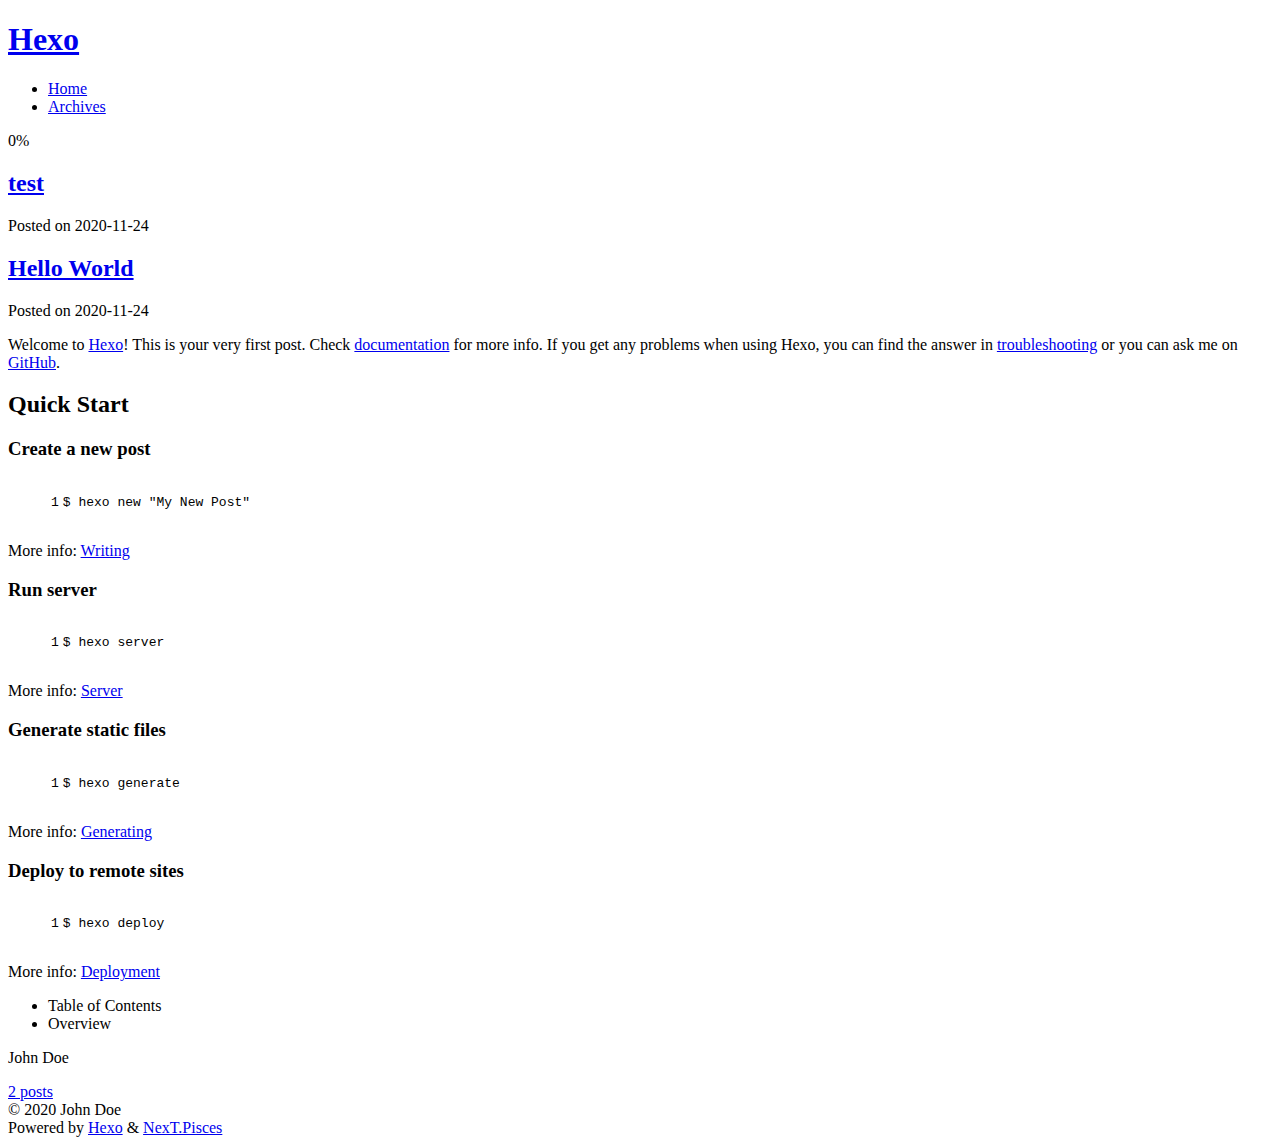
==== commit 709c5d57: "Site updated: 2020-11-25 21:05:39" ====
--- a/index.html
+++ b/index.html
@@ -5,19 +5,19 @@
 <meta name="viewport" content="width=device-width, initial-scale=1, maximum-scale=2">
 <meta name="theme-color" content="#222">
 <meta name="generator" content="Hexo 5.2.0">
-  <link rel="apple-touch-icon" sizes="180x180" href="/images/apple-touch-icon-next.png">
-  <link rel="icon" type="image/png" sizes="32x32" href="/images/favicon-32x32-next.png">
-  <link rel="icon" type="image/png" sizes="16x16" href="/images/favicon-16x16-next.png">
-  <link rel="mask-icon" href="/images/logo.svg" color="#222">
-
-<link rel="stylesheet" href="/css/main.css">
-
-
-<link rel="stylesheet" href="/lib/font-awesome/css/all.min.css">
+  <link rel="apple-touch-icon" sizes="180x180" href="/hexo_test/images/apple-touch-icon-next.png">
+  <link rel="icon" type="image/png" sizes="32x32" href="/hexo_test/images/favicon-32x32-next.png">
+  <link rel="icon" type="image/png" sizes="16x16" href="/hexo_test/images/favicon-16x16-next.png">
+  <link rel="mask-icon" href="/hexo_test/images/logo.svg" color="#222">
+
+<link rel="stylesheet" href="/hexo_test/css/main.css">
+
+
+<link rel="stylesheet" href="/hexo_test/lib/font-awesome/css/all.min.css">
 
 <script id="hexo-configurations">
     var NexT = window.NexT || {};
-    var CONFIG = {"hostname":"example.com","root":"/","scheme":"Pisces","version":"7.8.0","exturl":false,"sidebar":{"position":"left","display":"post","padding":18,"offset":12,"onmobile":false},"copycode":{"enable":false,"show_result":false,"style":null},"back2top":{"enable":true,"sidebar":false,"scrollpercent":false},"bookmark":{"enable":false,"color":"#222","save":"auto"},"fancybox":false,"mediumzoom":false,"lazyload":false,"pangu":false,"comments":{"style":"tabs","active":null,"storage":true,"lazyload":false,"nav":null},"algolia":{"hits":{"per_page":10},"labels":{"input_placeholder":"Search for Posts","hits_empty":"We didn't find any results for the search: ${query}","hits_stats":"${hits} results found in ${time} ms"}},"localsearch":{"enable":false,"trigger":"auto","top_n_per_article":1,"unescape":false,"preload":false},"motion":{"enable":true,"async":false,"transition":{"post_block":"fadeIn","post_header":"slideDownIn","post_body":"slideDownIn","coll_header":"slideLeftIn","sidebar":"slideUpIn"}}};
+    var CONFIG = {"hostname":"example.com","root":"/hexo_test/","scheme":"Pisces","version":"7.8.0","exturl":false,"sidebar":{"position":"left","display":"post","padding":18,"offset":12,"onmobile":false},"copycode":{"enable":false,"show_result":false,"style":null},"back2top":{"enable":true,"sidebar":false,"scrollpercent":false},"bookmark":{"enable":false,"color":"#222","save":"auto"},"fancybox":false,"mediumzoom":false,"lazyload":false,"pangu":false,"comments":{"style":"tabs","active":null,"storage":true,"lazyload":false,"nav":null},"algolia":{"hits":{"per_page":10},"labels":{"input_placeholder":"Search for Posts","hits_empty":"We didn't find any results for the search: ${query}","hits_stats":"${hits} results found in ${time} ms"}},"localsearch":{"enable":false,"trigger":"auto","top_n_per_article":1,"unescape":false,"preload":false},"motion":{"enable":true,"async":false,"transition":{"post_block":"fadeIn","post_header":"slideDownIn","post_body":"slideDownIn","coll_header":"slideLeftIn","sidebar":"slideUpIn"}}};
   </script>
 
   <meta property="og:type" content="website">
@@ -90,7 +90,7 @@
 
   <div class="site-meta">
 
-    <a href="/" class="brand" rel="start">
+    <a href="/hexo_test/" class="brand" rel="start">
       <span class="logo-line-before"><i></i></span>
       <h1 class="site-title">Hexo</h1>
       <span class="logo-line-after"><i></i></span>
@@ -110,12 +110,12 @@
   <ul id="menu" class="main-menu menu">
         <li class="menu-item menu-item-home">
 
-    <a href="/" rel="section"><i class="fa fa-home fa-fw"></i>Home</a>
+    <a href="/hexo_test/" rel="section"><i class="fa fa-home fa-fw"></i>Home</a>
 
   </li>
         <li class="menu-item menu-item-archives">
 
-    <a href="/archives/" rel="section"><i class="fa fa-archive fa-fw"></i>Archives</a>
+    <a href="/hexo_test/archives/" rel="section"><i class="fa fa-archive fa-fw"></i>Archives</a>
 
   </li>
   </ul>
@@ -148,7 +148,7 @@
     <link itemprop="mainEntityOfPage" href="http://example.com/2020/11/24/test/">
 
     <span hidden itemprop="author" itemscope itemtype="http://schema.org/Person">
-      <meta itemprop="image" content="/images/avatar.gif">
+      <meta itemprop="image" content="/hexo_test/images/avatar.gif">
       <meta itemprop="name" content="John Doe">
       <meta itemprop="description" content="">
     </span>
@@ -159,7 +159,7 @@
       <header class="post-header">
         <h2 class="post-title" itemprop="name headline">
           
-            <a href="/2020/11/24/test/" class="post-title-link" itemprop="url">test</a>
+            <a href="/hexo_test/2020/11/24/test/" class="post-title-link" itemprop="url">test</a>
         </h2>
 
         <div class="post-meta">
@@ -205,7 +205,7 @@
     <link itemprop="mainEntityOfPage" href="http://example.com/2020/11/24/hello-world/">
 
     <span hidden itemprop="author" itemscope itemtype="http://schema.org/Person">
-      <meta itemprop="image" content="/images/avatar.gif">
+      <meta itemprop="image" content="/hexo_test/images/avatar.gif">
       <meta itemprop="name" content="John Doe">
       <meta itemprop="description" content="">
     </span>
@@ -216,7 +216,7 @@
       <header class="post-header">
         <h2 class="post-title" itemprop="name headline">
           
-            <a href="/2020/11/24/hello-world/" class="post-title-link" itemprop="url">Hello World</a>
+            <a href="/hexo_test/2020/11/24/hello-world/" class="post-title-link" itemprop="url">Hello World</a>
         </h2>
 
         <div class="post-meta">
@@ -332,7 +332,7 @@
 <div class="site-state-wrap motion-element">
   <nav class="site-state">
       <div class="site-state-item site-state-posts">
-          <a href="/archives/">
+          <a href="/hexo_test/archives/">
         
           <span class="site-state-item-count">2</span>
           <span class="site-state-item-name">posts</span>
@@ -385,19 +385,19 @@
   </div>
 
   
-  <script src="/lib/anime.min.js"></script>
-  <script src="/lib/velocity/velocity.min.js"></script>
-  <script src="/lib/velocity/velocity.ui.min.js"></script>
-
-<script src="/js/utils.js"></script>
-
-<script src="/js/motion.js"></script>
-
-
-<script src="/js/schemes/pisces.js"></script>
-
-
-<script src="/js/next-boot.js"></script>
+  <script src="/hexo_test/lib/anime.min.js"></script>
+  <script src="/hexo_test/lib/velocity/velocity.min.js"></script>
+  <script src="/hexo_test/lib/velocity/velocity.ui.min.js"></script>
+
+<script src="/hexo_test/js/utils.js"></script>
+
+<script src="/hexo_test/js/motion.js"></script>
+
+
+<script src="/hexo_test/js/schemes/pisces.js"></script>
+
+
+<script src="/hexo_test/js/next-boot.js"></script>
 
 
 
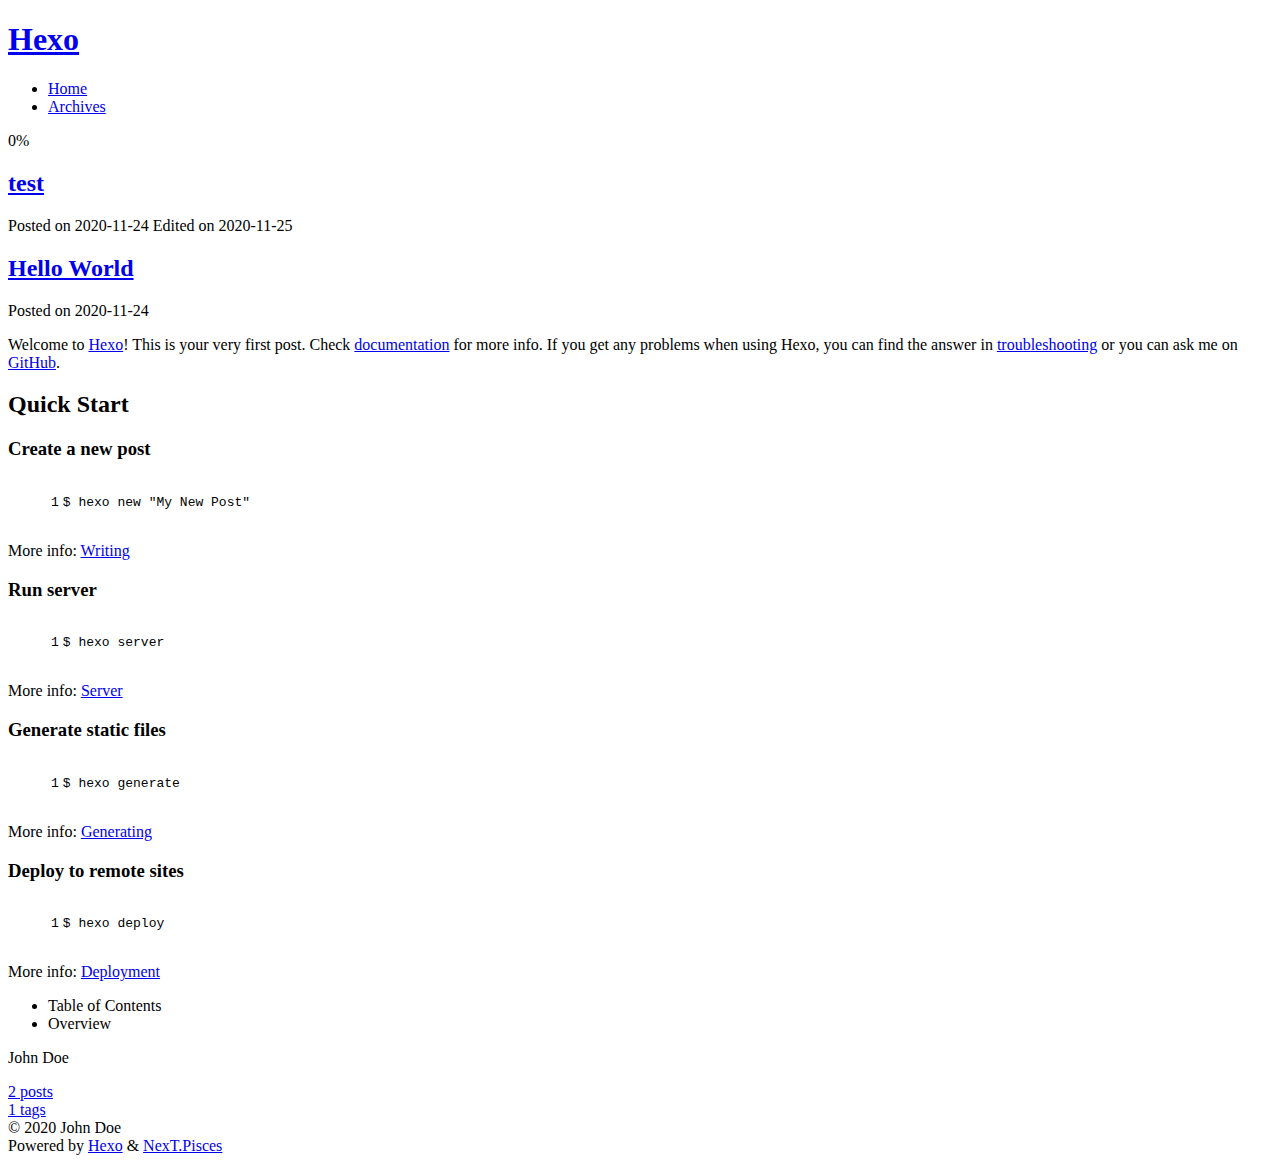
==== commit a4e66d25: "Site updated: 2020-11-25 21:17:18" ====
--- a/index.html
+++ b/index.html
@@ -171,6 +171,13 @@
 
               <time title="Created: 2020-11-24 23:29:04" itemprop="dateCreated datePublished" datetime="2020-11-24T23:29:04+08:00">2020-11-24</time>
             </span>
+              <span class="post-meta-item">
+                <span class="post-meta-item-icon">
+                  <i class="far fa-calendar-check"></i>
+                </span>
+                <span class="post-meta-item-text">Edited on</span>
+                <time title="Modified: 2020-11-25 21:17:03" itemprop="dateModified" datetime="2020-11-25T21:17:03+08:00">2020-11-25</time>
+              </span>
 
           
 
@@ -338,6 +345,11 @@
           <span class="site-state-item-name">posts</span>
         </a>
       </div>
+      <div class="site-state-item site-state-tags">
+            <a href="/hexo_test/tags/">
+        <span class="site-state-item-count">1</span>
+        <span class="site-state-item-name">tags</span></a>
+      </div>
   </nav>
 </div>
 
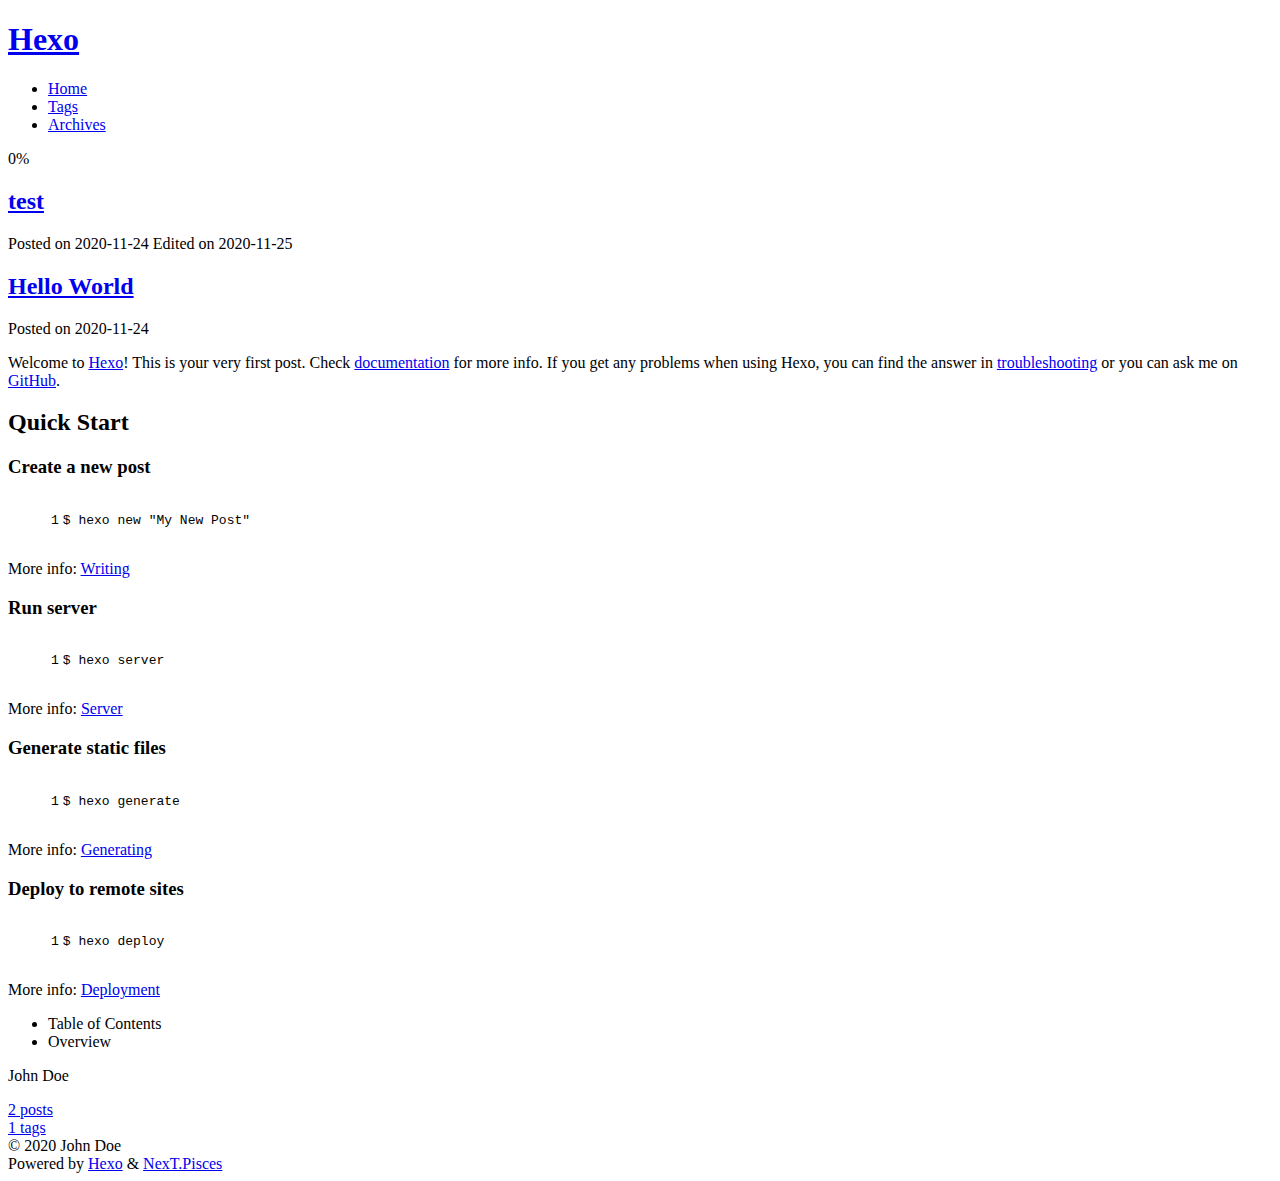
==== commit 9d343913: "Site updated: 2020-11-25 21:28:28" ====
--- a/index.html
+++ b/index.html
@@ -111,6 +111,11 @@
         <li class="menu-item menu-item-home">
 
     <a href="/hexo_test/" rel="section"><i class="fa fa-home fa-fw"></i>Home</a>
+
+  </li>
+        <li class="menu-item menu-item-tags">
+
+    <a href="/hexo_test/tags/" rel="section"><i class="fa fa-tags fa-fw"></i>Tags</a>
 
   </li>
         <li class="menu-item menu-item-archives">
@@ -347,6 +352,7 @@
       </div>
       <div class="site-state-item site-state-tags">
             <a href="/hexo_test/tags/">
+          
         <span class="site-state-item-count">1</span>
         <span class="site-state-item-name">tags</span></a>
       </div>
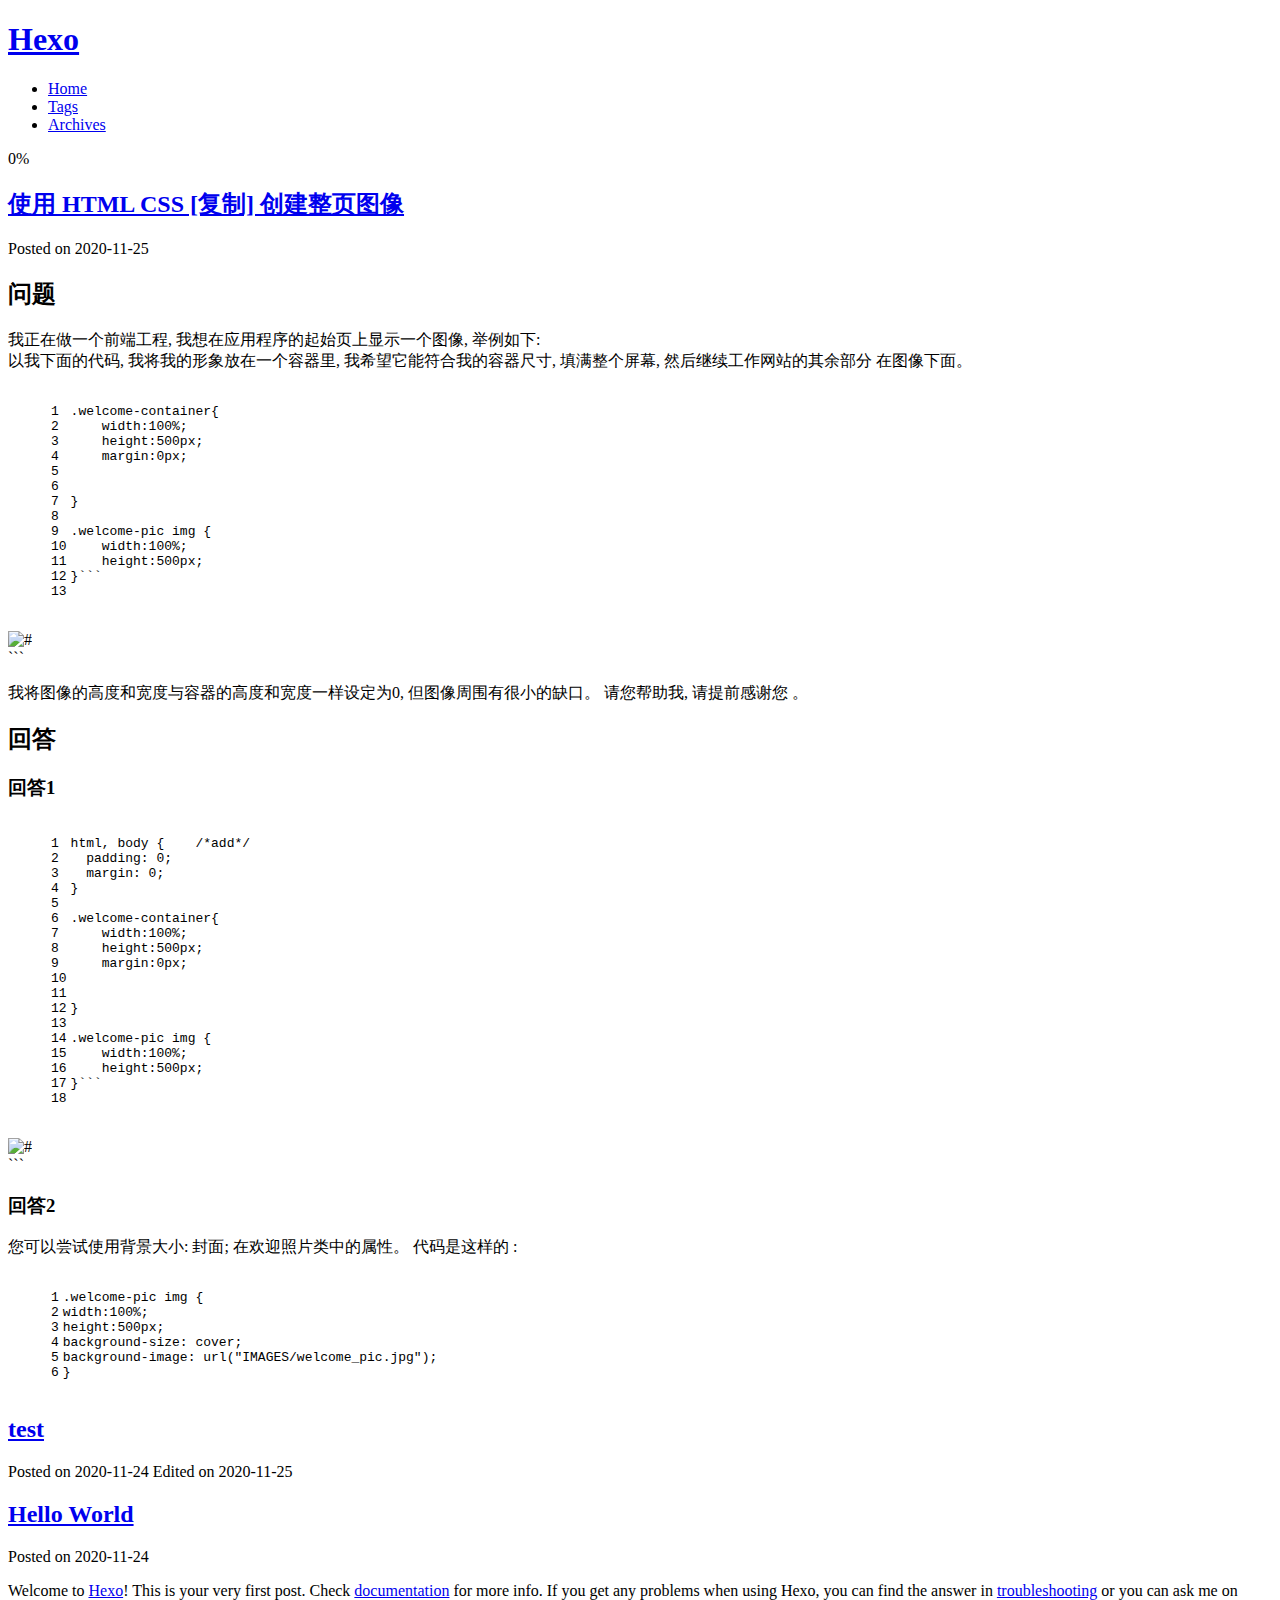
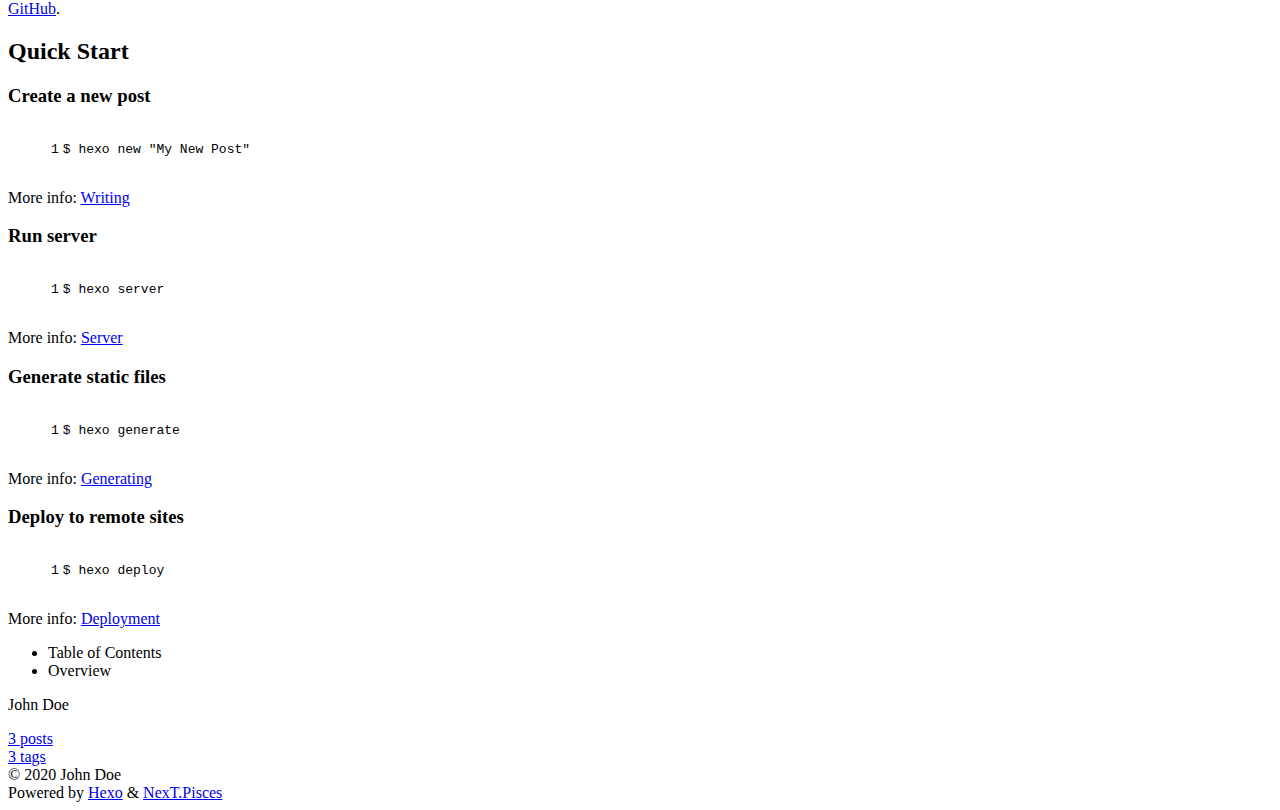
==== commit 3df0a638: "Site updated: 2020-11-25 23:41:39" ====
--- a/index.html
+++ b/index.html
@@ -146,6 +146,84 @@
 
           <div class="content index posts-expand">
             
+      
+  
+  
+  <article itemscope itemtype="http://schema.org/Article" class="post-block" lang="en">
+    <link itemprop="mainEntityOfPage" href="http://example.com/2020/11/25/gdadbdji/">
+
+    <span hidden itemprop="author" itemscope itemtype="http://schema.org/Person">
+      <meta itemprop="image" content="/hexo_test/images/avatar.gif">
+      <meta itemprop="name" content="John Doe">
+      <meta itemprop="description" content="">
+    </span>
+
+    <span hidden itemprop="publisher" itemscope itemtype="http://schema.org/Organization">
+      <meta itemprop="name" content="Hexo">
+    </span>
+      <header class="post-header">
+        <h2 class="post-title" itemprop="name headline">
+          
+            <a href="/hexo_test/2020/11/25/gdadbdji/" class="post-title-link" itemprop="url">使用 HTML CSS [复制] 创建整页图像</a>
+        </h2>
+
+        <div class="post-meta">
+            <span class="post-meta-item">
+              <span class="post-meta-item-icon">
+                <i class="far fa-calendar"></i>
+              </span>
+              <span class="post-meta-item-text">Posted on</span>
+
+              <time title="Created: 2020-11-25 23:41:25" itemprop="dateCreated datePublished" datetime="2020-11-25T23:41:25+08:00">2020-11-25</time>
+            </span>
+
+          
+
+        </div>
+      </header>
+
+    
+    
+    
+    <div class="post-body" itemprop="articleBody">
+
+      
+          <h2 id="问题"><a href="#问题" class="headerlink" title="问题"></a>问题</h2><p>我正在做一个前端工程, 我想在应用程序的起始页上显示一个图像, 举例如下:<br>以我下面的代码, 我将我的形象放在一个容器里, 我希望它能符合我的容器尺寸, 填满整个屏幕, 然后继续工作网站的其余部分 在图像下面。</p>
+<figure class="highlight plain"><table><tr><td class="gutter"><pre><span class="line">1</span><br><span class="line">2</span><br><span class="line">3</span><br><span class="line">4</span><br><span class="line">5</span><br><span class="line">6</span><br><span class="line">7</span><br><span class="line">8</span><br><span class="line">9</span><br><span class="line">10</span><br><span class="line">11</span><br><span class="line">12</span><br><span class="line">13</span><br></pre></td><td class="code"><pre><span class="line">.welcome-container&#123;</span><br><span class="line">    width:100%;</span><br><span class="line">    height:500px;</span><br><span class="line">    margin:0px;</span><br><span class="line">    </span><br><span class="line"></span><br><span class="line">&#125;</span><br><span class="line"></span><br><span class="line">.welcome-pic img &#123;</span><br><span class="line">    width:100%;</span><br><span class="line">    height:500px;</span><br><span class="line">&#125;&#96;&#96;&#96;</span><br><span class="line"></span><br></pre></td></tr></table></figure>
+  <div class = "welcome-container">
+      <div class = "welcome-pic">
+        <img src = "IMAGES/welcome_pic.jpg" alt="#">
+      </div>
+    </div>```
+
+<p>我将图像的高度和宽度与容器的高度和宽度一样设定为0, 但图像周围有很小的缺口。 请您帮助我, 请提前感谢您 。</p>
+<h2 id="回答"><a href="#回答" class="headerlink" title="回答"></a>回答</h2><h3 id="回答1"><a href="#回答1" class="headerlink" title="回答1"></a>回答1</h3><figure class="highlight plain"><table><tr><td class="gutter"><pre><span class="line">1</span><br><span class="line">2</span><br><span class="line">3</span><br><span class="line">4</span><br><span class="line">5</span><br><span class="line">6</span><br><span class="line">7</span><br><span class="line">8</span><br><span class="line">9</span><br><span class="line">10</span><br><span class="line">11</span><br><span class="line">12</span><br><span class="line">13</span><br><span class="line">14</span><br><span class="line">15</span><br><span class="line">16</span><br><span class="line">17</span><br><span class="line">18</span><br></pre></td><td class="code"><pre><span class="line">html, body &#123;    &#x2F;*add*&#x2F;</span><br><span class="line">  padding: 0;</span><br><span class="line">  margin: 0;</span><br><span class="line">&#125;</span><br><span class="line"></span><br><span class="line">.welcome-container&#123;</span><br><span class="line">    width:100%;</span><br><span class="line">    height:500px;</span><br><span class="line">    margin:0px;</span><br><span class="line">    </span><br><span class="line"></span><br><span class="line">&#125;</span><br><span class="line"></span><br><span class="line">.welcome-pic img &#123;</span><br><span class="line">    width:100%;</span><br><span class="line">    height:500px;</span><br><span class="line">&#125;&#96;&#96;&#96;</span><br><span class="line"></span><br></pre></td></tr></table></figure>
+<div class = "welcome-container">
+      <div class = "welcome-pic">
+        <img src = "https://png.pngtree.com/thumb_back/fw800/background/20190221/ourmid/pngtree-shading-background-abstract-colorful-background-colorful-art-image_22644.jpg" alt="#">
+      </div>
+    </div>```
+
+
+<h3 id="回答2"><a href="#回答2" class="headerlink" title="回答2"></a>回答2</h3><p>您可以尝试使用背景大小: 封面; 在欢迎照片类中的属性。 代码是这样的 :</p>
+<figure class="highlight plain"><table><tr><td class="gutter"><pre><span class="line">1</span><br><span class="line">2</span><br><span class="line">3</span><br><span class="line">4</span><br><span class="line">5</span><br><span class="line">6</span><br></pre></td><td class="code"><pre><span class="line">.welcome-pic img &#123;</span><br><span class="line">width:100%;</span><br><span class="line">height:500px;</span><br><span class="line">background-size: cover;</span><br><span class="line">background-image: url(&quot;IMAGES&#x2F;welcome_pic.jpg&quot;);</span><br><span class="line">&#125;</span><br></pre></td></tr></table></figure>
+
+
+
+      
+    </div>
+
+    
+    
+    
+      <footer class="post-footer">
+        <div class="post-eof"></div>
+      </footer>
+  </article>
+  
+  
+  
+
       
   
   
@@ -346,14 +424,14 @@
       <div class="site-state-item site-state-posts">
           <a href="/hexo_test/archives/">
         
-          <span class="site-state-item-count">2</span>
+          <span class="site-state-item-count">3</span>
           <span class="site-state-item-name">posts</span>
         </a>
       </div>
       <div class="site-state-item site-state-tags">
             <a href="/hexo_test/tags/">
           
-        <span class="site-state-item-count">1</span>
+        <span class="site-state-item-count">3</span>
         <span class="site-state-item-name">tags</span></a>
       </div>
   </nav>
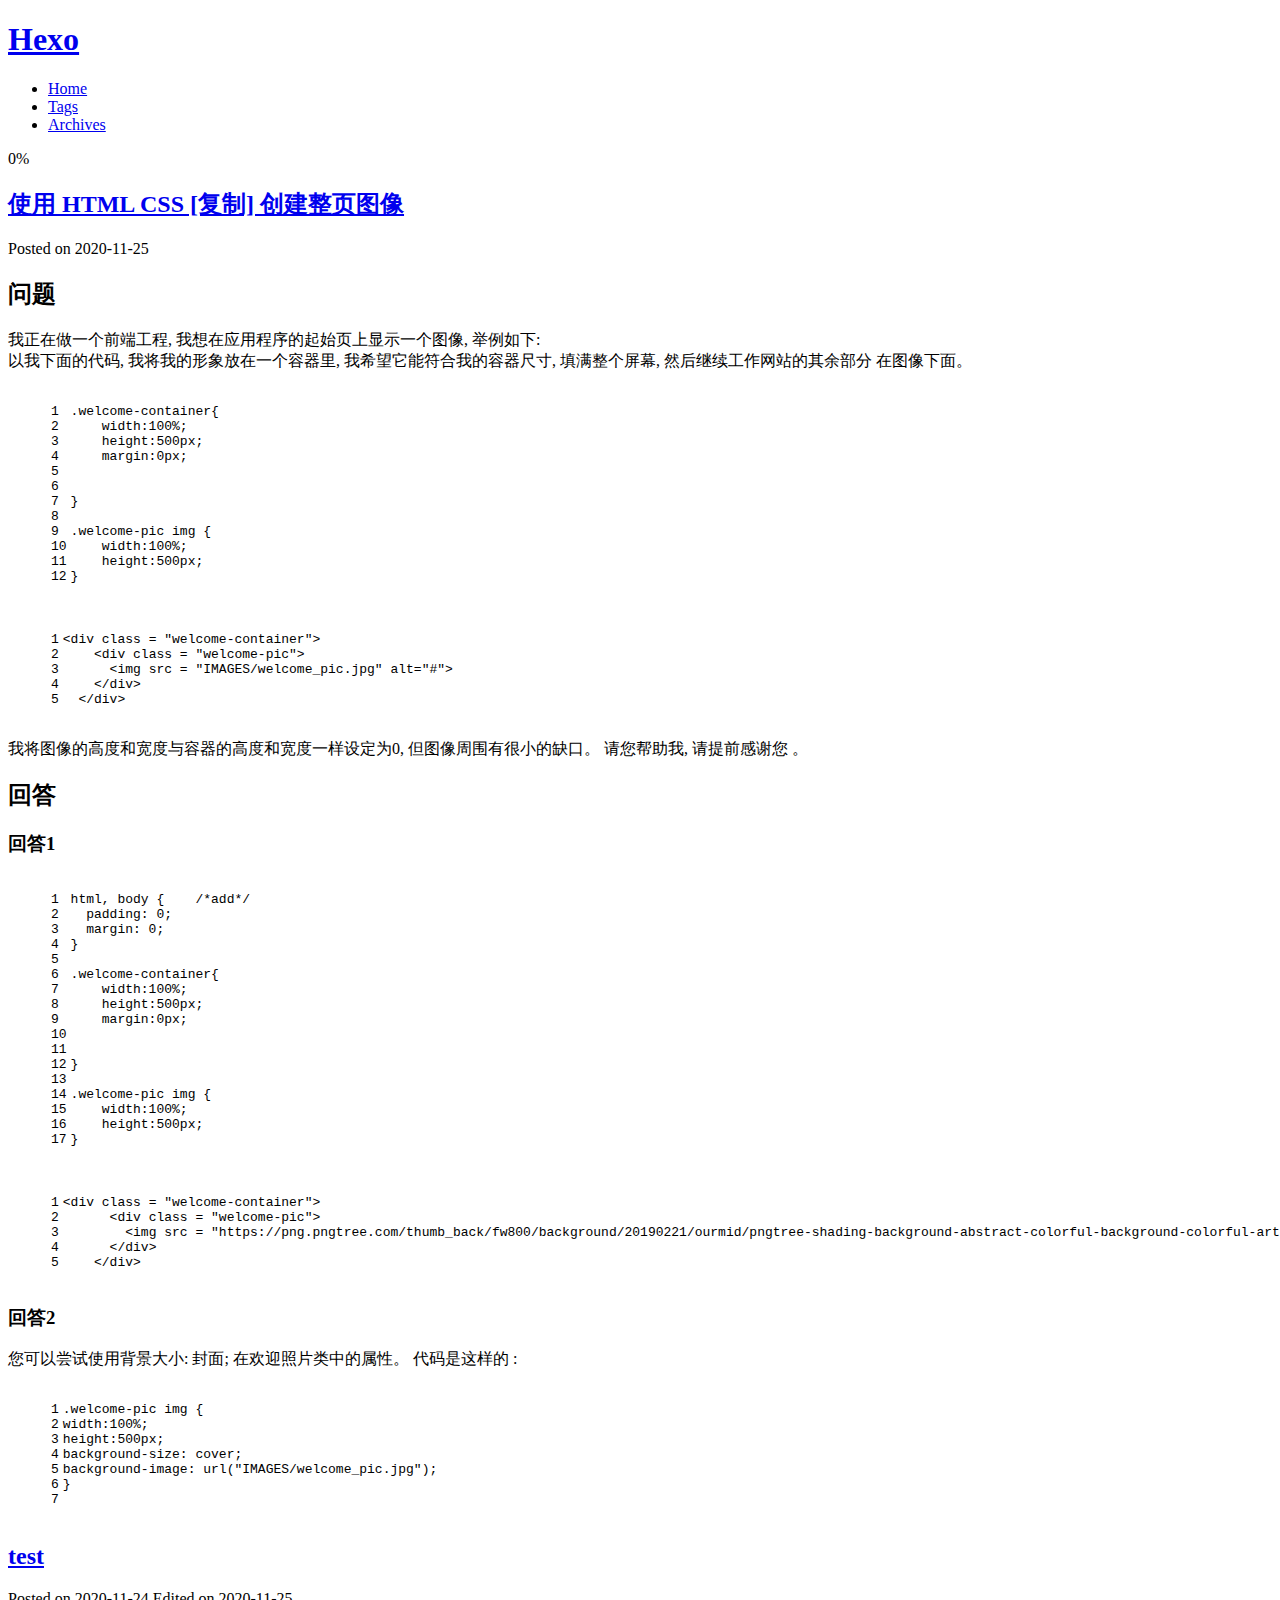
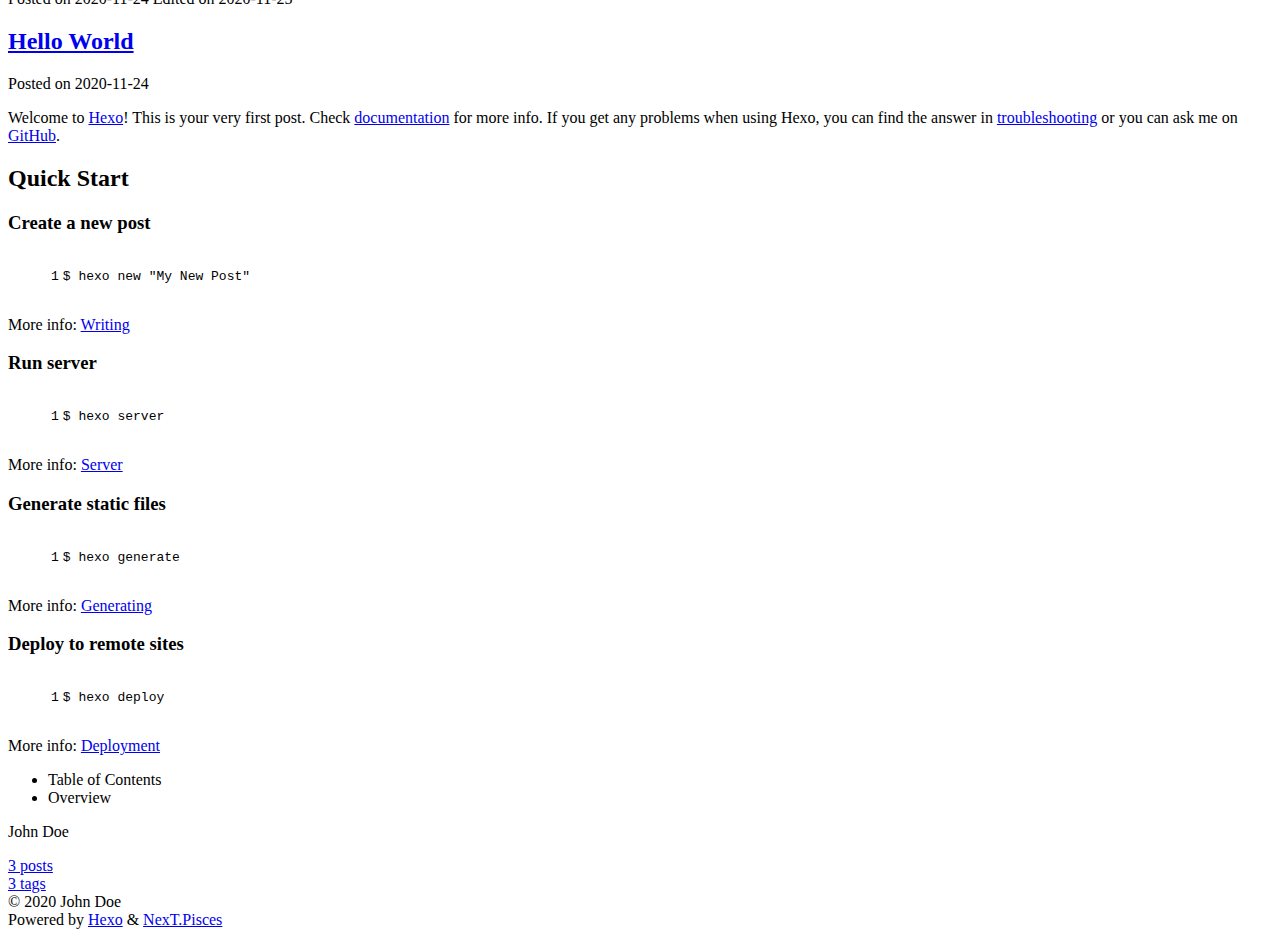
==== commit d8bda50f: "Site updated: 2020-11-25 23:45:37" ====
--- a/index.html
+++ b/index.html
@@ -174,7 +174,7 @@
               </span>
               <span class="post-meta-item-text">Posted on</span>
 
-              <time title="Created: 2020-11-25 23:41:25" itemprop="dateCreated datePublished" datetime="2020-11-25T23:41:25+08:00">2020-11-25</time>
+              <time title="Created: 2020-11-25 23:45:32" itemprop="dateCreated datePublished" datetime="2020-11-25T23:45:32+08:00">2020-11-25</time>
             </span>
 
           
@@ -189,24 +189,18 @@
 
       
           <h2 id="问题"><a href="#问题" class="headerlink" title="问题"></a>问题</h2><p>我正在做一个前端工程, 我想在应用程序的起始页上显示一个图像, 举例如下:<br>以我下面的代码, 我将我的形象放在一个容器里, 我希望它能符合我的容器尺寸, 填满整个屏幕, 然后继续工作网站的其余部分 在图像下面。</p>
-<figure class="highlight plain"><table><tr><td class="gutter"><pre><span class="line">1</span><br><span class="line">2</span><br><span class="line">3</span><br><span class="line">4</span><br><span class="line">5</span><br><span class="line">6</span><br><span class="line">7</span><br><span class="line">8</span><br><span class="line">9</span><br><span class="line">10</span><br><span class="line">11</span><br><span class="line">12</span><br><span class="line">13</span><br></pre></td><td class="code"><pre><span class="line">.welcome-container&#123;</span><br><span class="line">    width:100%;</span><br><span class="line">    height:500px;</span><br><span class="line">    margin:0px;</span><br><span class="line">    </span><br><span class="line"></span><br><span class="line">&#125;</span><br><span class="line"></span><br><span class="line">.welcome-pic img &#123;</span><br><span class="line">    width:100%;</span><br><span class="line">    height:500px;</span><br><span class="line">&#125;&#96;&#96;&#96;</span><br><span class="line"></span><br></pre></td></tr></table></figure>
-  <div class = "welcome-container">
-      <div class = "welcome-pic">
-        <img src = "IMAGES/welcome_pic.jpg" alt="#">
-      </div>
-    </div>```
+<figure class="highlight plain"><table><tr><td class="gutter"><pre><span class="line">1</span><br><span class="line">2</span><br><span class="line">3</span><br><span class="line">4</span><br><span class="line">5</span><br><span class="line">6</span><br><span class="line">7</span><br><span class="line">8</span><br><span class="line">9</span><br><span class="line">10</span><br><span class="line">11</span><br><span class="line">12</span><br></pre></td><td class="code"><pre><span class="line">.welcome-container&#123;</span><br><span class="line">    width:100%;</span><br><span class="line">    height:500px;</span><br><span class="line">    margin:0px;</span><br><span class="line">    </span><br><span class="line"></span><br><span class="line">&#125;</span><br><span class="line"></span><br><span class="line">.welcome-pic img &#123;</span><br><span class="line">    width:100%;</span><br><span class="line">    height:500px;</span><br><span class="line">&#125;</span><br></pre></td></tr></table></figure>
+
+<figure class="highlight plain"><table><tr><td class="gutter"><pre><span class="line">1</span><br><span class="line">2</span><br><span class="line">3</span><br><span class="line">4</span><br><span class="line">5</span><br></pre></td><td class="code"><pre><span class="line">&lt;div class &#x3D; &quot;welcome-container&quot;&gt;</span><br><span class="line">    &lt;div class &#x3D; &quot;welcome-pic&quot;&gt;</span><br><span class="line">      &lt;img src &#x3D; &quot;IMAGES&#x2F;welcome_pic.jpg&quot; alt&#x3D;&quot;#&quot;&gt;</span><br><span class="line">    &lt;&#x2F;div&gt;</span><br><span class="line">  &lt;&#x2F;div&gt;</span><br></pre></td></tr></table></figure>
 
 <p>我将图像的高度和宽度与容器的高度和宽度一样设定为0, 但图像周围有很小的缺口。 请您帮助我, 请提前感谢您 。</p>
-<h2 id="回答"><a href="#回答" class="headerlink" title="回答"></a>回答</h2><h3 id="回答1"><a href="#回答1" class="headerlink" title="回答1"></a>回答1</h3><figure class="highlight plain"><table><tr><td class="gutter"><pre><span class="line">1</span><br><span class="line">2</span><br><span class="line">3</span><br><span class="line">4</span><br><span class="line">5</span><br><span class="line">6</span><br><span class="line">7</span><br><span class="line">8</span><br><span class="line">9</span><br><span class="line">10</span><br><span class="line">11</span><br><span class="line">12</span><br><span class="line">13</span><br><span class="line">14</span><br><span class="line">15</span><br><span class="line">16</span><br><span class="line">17</span><br><span class="line">18</span><br></pre></td><td class="code"><pre><span class="line">html, body &#123;    &#x2F;*add*&#x2F;</span><br><span class="line">  padding: 0;</span><br><span class="line">  margin: 0;</span><br><span class="line">&#125;</span><br><span class="line"></span><br><span class="line">.welcome-container&#123;</span><br><span class="line">    width:100%;</span><br><span class="line">    height:500px;</span><br><span class="line">    margin:0px;</span><br><span class="line">    </span><br><span class="line"></span><br><span class="line">&#125;</span><br><span class="line"></span><br><span class="line">.welcome-pic img &#123;</span><br><span class="line">    width:100%;</span><br><span class="line">    height:500px;</span><br><span class="line">&#125;&#96;&#96;&#96;</span><br><span class="line"></span><br></pre></td></tr></table></figure>
-<div class = "welcome-container">
-      <div class = "welcome-pic">
-        <img src = "https://png.pngtree.com/thumb_back/fw800/background/20190221/ourmid/pngtree-shading-background-abstract-colorful-background-colorful-art-image_22644.jpg" alt="#">
-      </div>
-    </div>```
+<h2 id="回答"><a href="#回答" class="headerlink" title="回答"></a>回答</h2><h3 id="回答1"><a href="#回答1" class="headerlink" title="回答1"></a>回答1</h3><figure class="highlight plain"><table><tr><td class="gutter"><pre><span class="line">1</span><br><span class="line">2</span><br><span class="line">3</span><br><span class="line">4</span><br><span class="line">5</span><br><span class="line">6</span><br><span class="line">7</span><br><span class="line">8</span><br><span class="line">9</span><br><span class="line">10</span><br><span class="line">11</span><br><span class="line">12</span><br><span class="line">13</span><br><span class="line">14</span><br><span class="line">15</span><br><span class="line">16</span><br><span class="line">17</span><br></pre></td><td class="code"><pre><span class="line">html, body &#123;    &#x2F;*add*&#x2F;</span><br><span class="line">  padding: 0;</span><br><span class="line">  margin: 0;</span><br><span class="line">&#125;</span><br><span class="line"></span><br><span class="line">.welcome-container&#123;</span><br><span class="line">    width:100%;</span><br><span class="line">    height:500px;</span><br><span class="line">    margin:0px;</span><br><span class="line">    </span><br><span class="line"></span><br><span class="line">&#125;</span><br><span class="line"></span><br><span class="line">.welcome-pic img &#123;</span><br><span class="line">    width:100%;</span><br><span class="line">    height:500px;</span><br><span class="line">&#125;</span><br></pre></td></tr></table></figure>
+
+<figure class="highlight plain"><table><tr><td class="gutter"><pre><span class="line">1</span><br><span class="line">2</span><br><span class="line">3</span><br><span class="line">4</span><br><span class="line">5</span><br></pre></td><td class="code"><pre><span class="line">&lt;div class &#x3D; &quot;welcome-container&quot;&gt;</span><br><span class="line">      &lt;div class &#x3D; &quot;welcome-pic&quot;&gt;</span><br><span class="line">        &lt;img src &#x3D; &quot;https:&#x2F;&#x2F;png.pngtree.com&#x2F;thumb_back&#x2F;fw800&#x2F;background&#x2F;20190221&#x2F;ourmid&#x2F;pngtree-shading-background-abstract-colorful-background-colorful-art-image_22644.jpg&quot; alt&#x3D;&quot;#&quot;&gt;</span><br><span class="line">      &lt;&#x2F;div&gt;</span><br><span class="line">    &lt;&#x2F;div&gt;</span><br></pre></td></tr></table></figure>
 
 
 <h3 id="回答2"><a href="#回答2" class="headerlink" title="回答2"></a>回答2</h3><p>您可以尝试使用背景大小: 封面; 在欢迎照片类中的属性。 代码是这样的 :</p>
-<figure class="highlight plain"><table><tr><td class="gutter"><pre><span class="line">1</span><br><span class="line">2</span><br><span class="line">3</span><br><span class="line">4</span><br><span class="line">5</span><br><span class="line">6</span><br></pre></td><td class="code"><pre><span class="line">.welcome-pic img &#123;</span><br><span class="line">width:100%;</span><br><span class="line">height:500px;</span><br><span class="line">background-size: cover;</span><br><span class="line">background-image: url(&quot;IMAGES&#x2F;welcome_pic.jpg&quot;);</span><br><span class="line">&#125;</span><br></pre></td></tr></table></figure>
+<figure class="highlight plain"><table><tr><td class="gutter"><pre><span class="line">1</span><br><span class="line">2</span><br><span class="line">3</span><br><span class="line">4</span><br><span class="line">5</span><br><span class="line">6</span><br><span class="line">7</span><br></pre></td><td class="code"><pre><span class="line">.welcome-pic img &#123;</span><br><span class="line">width:100%;</span><br><span class="line">height:500px;</span><br><span class="line">background-size: cover;</span><br><span class="line">background-image: url(&quot;IMAGES&#x2F;welcome_pic.jpg&quot;);</span><br><span class="line">&#125;</span><br><span class="line"></span><br></pre></td></tr></table></figure>
 
 
 
